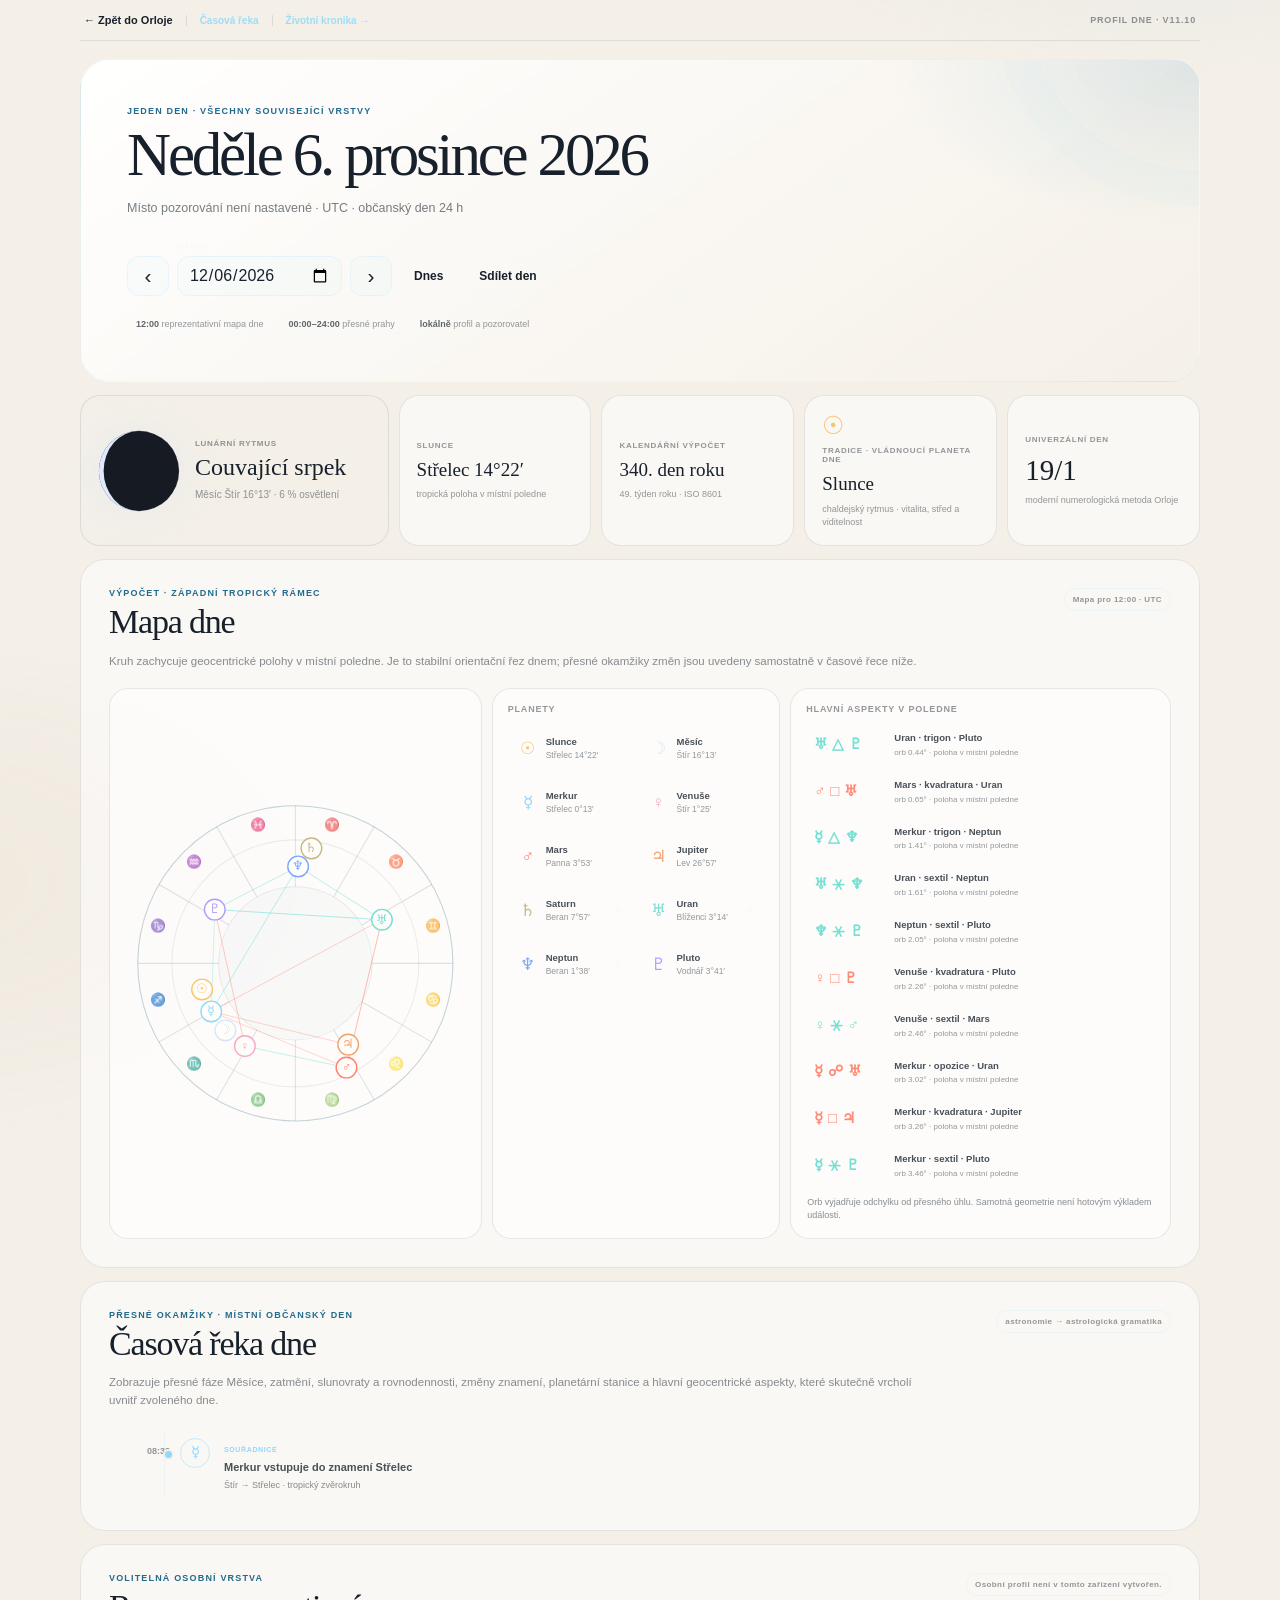
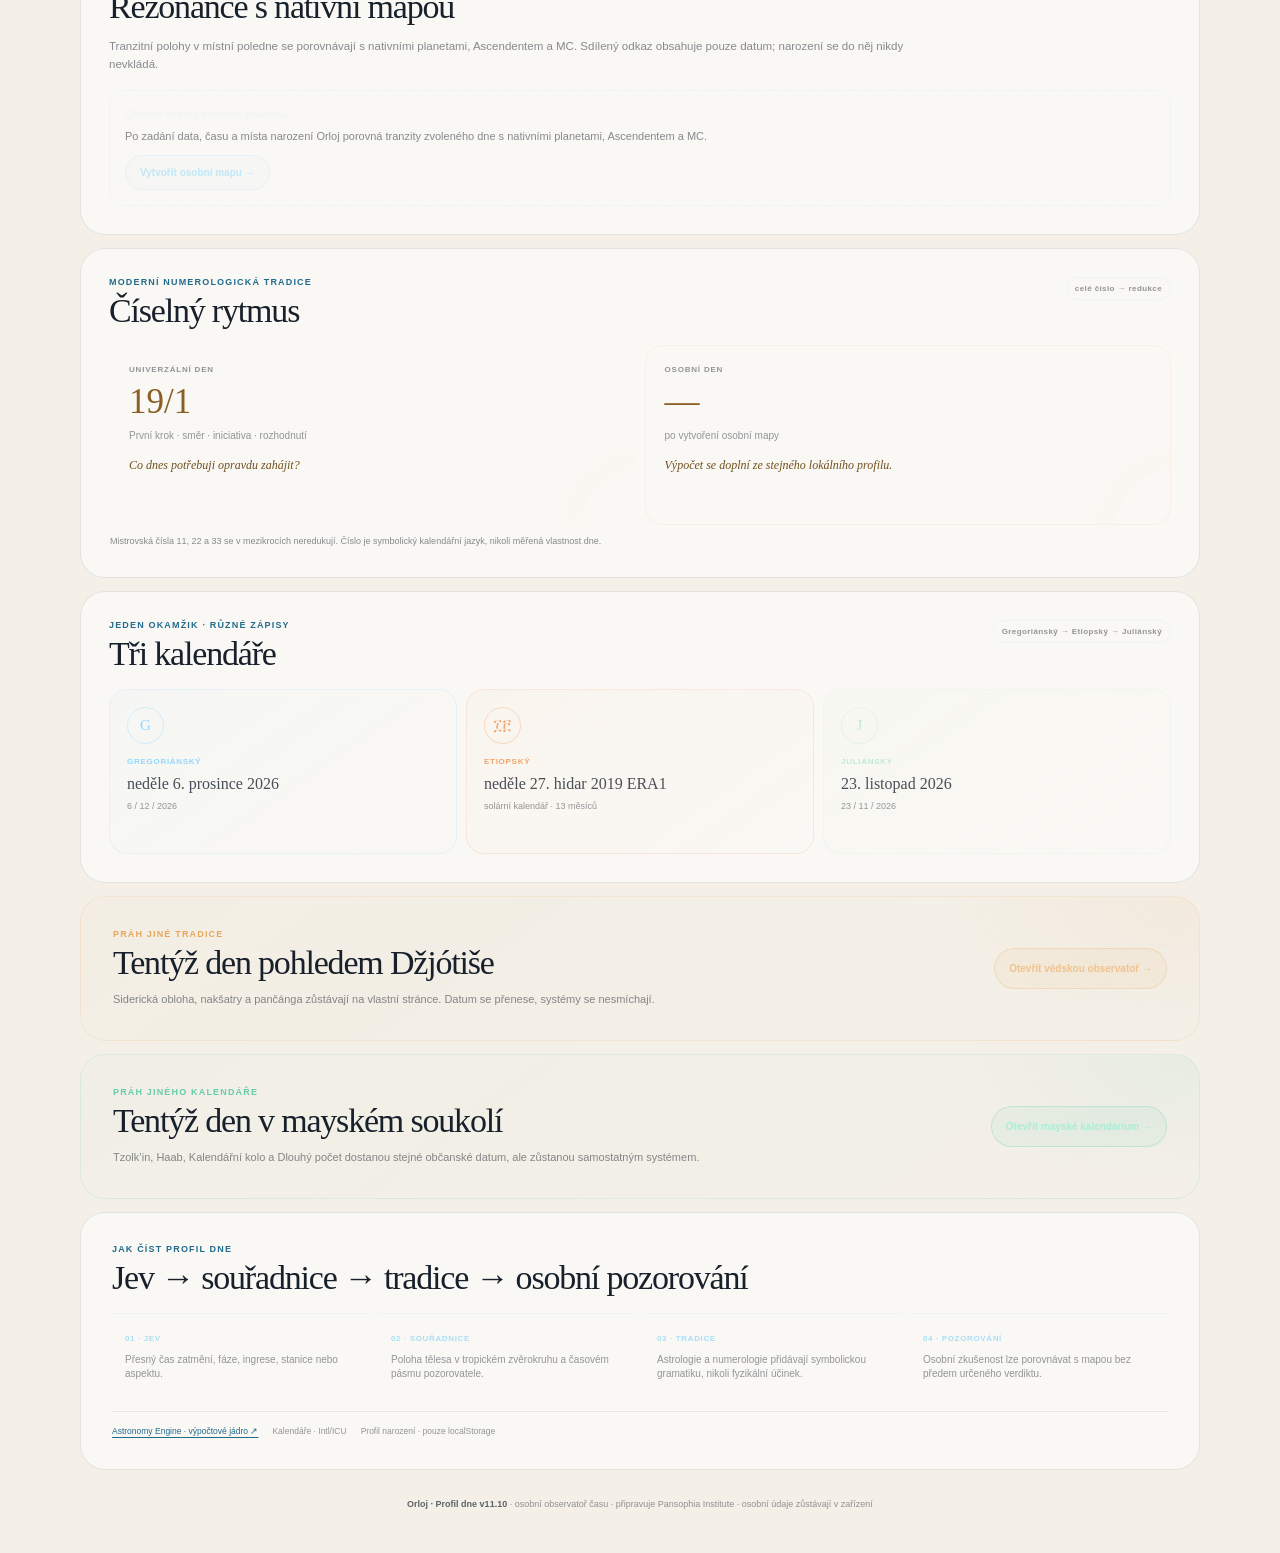
==== day.html @ fc4edc03 "Release Orloj Public v11.10 — Maya calendar" ====
<!doctype html>
<html lang="cs">
<head>
  <meta charset="utf-8">
  <meta name="viewport" content="width=device-width,initial-scale=1,viewport-fit=cover">
  <meta name="theme-color" content="#090d14">
  <meta name="application-name" content="Orloj · Profil dne v11.10">
  <meta name="orloj-build" content="public-v11-10">
  <meta name="description" content="Profil zvoleného dne v Orloji: obloha, přesné časové prahy, západní aspekty, osobní rezonance, numerologie a kalendáře.">
  <title>Orloj · Profil dne</title>
  <link rel="manifest" href="manifest.webmanifest">
  <link rel="stylesheet" href="day-profile.css?v=public-v11-10">
  <script>
  (function(){try{var p=localStorage.getItem("orloj-theme")||"system",t=p==="system"?(matchMedia("(prefers-color-scheme: light)").matches?"light":"dark"):p;document.documentElement.dataset.theme=t;}catch(e){document.documentElement.dataset.theme="dark";}})();
  </script>
</head>
<body>
<main class="day-shell" id="day-app">
  <header class="day-topbar">
    <div class="day-toplinks"><a class="day-back" id="day-back" href="./?view=numero#num-calendar-card">← Zpět do Orloje</a><a class="day-river-link" id="day-river-link" href="timeline.html">Časová řeka</a><a class="day-river-link" id="day-life-link" href="life.html">Životní kronika →</a></div>
    <span class="day-build" id="day-build">Profil dne · v11.10</span>
  </header>

  <section class="day-hero" aria-labelledby="day-title">
    <div class="day-hero-copy">
      <div class="day-kicker">Jeden den · všechny související vrstvy</div>
      <h1 id="day-title">Profil dne</h1>
      <p id="day-context">Načítám časové pásmo a místo pozorování…</p>
    </div>
    <div class="day-date-controls" aria-label="Volba dne">
      <button id="day-prev" type="button" aria-label="Předchozí den">‹</button>
      <label><span>Datum</span><input id="day-date" type="date"></label>
      <button id="day-next" type="button" aria-label="Následující den">›</button>
      <button class="quiet" id="day-today" type="button">Dnes</button>
      <button class="quiet" id="day-share" type="button">Sdílet den</button>
    </div>
    <div class="day-method-strip">
      <span><b>12:00</b> reprezentativní mapa dne</span>
      <span><b>00:00–24:00</b> přesné prahy</span>
      <span><b>lokálně</b> profil a pozorovatel</span>
    </div>
  </section>

  <section class="day-summary" aria-label="Den v kostce">
    <article class="day-moon-summary">
      <div class="day-moon-disc" id="day-moon-disc"></div>
      <div><span>Lunární rytmus</span><h2 id="day-moon-title">—</h2><p id="day-moon-copy">—</p></div>
    </article>
    <article class="day-summary-tile"><span>Slunce</span><b id="day-sun-value">—</b><small>tropická poloha v místní poledne</small></article>
    <article class="day-summary-tile rhythm"><span>Kalendářní výpočet</span><b id="day-year-day">—</b><small id="day-year-week">—</small></article>
    <article class="day-summary-tile ruler"><i id="day-ruler-glyph">—</i><span>Tradice · vládnoucí planeta dne</span><b id="day-ruler-value">—</b><small id="day-ruler-copy">—</small></article>
    <article class="day-summary-tile number"><span id="day-number-label">Číslo dne</span><b id="day-number-value">—</b><small>moderní numerologická metoda Orloje</small></article>
  </section>

  <section class="day-section day-sky-section" aria-labelledby="day-sky-title">
    <div class="day-section-head">
      <div><div class="day-section-kicker">Výpočet · západní tropický rámec</div><h2 id="day-sky-title">Mapa dne</h2></div>
      <span id="day-noon-label">Mapa pro 12:00</span>
    </div>
    <p class="day-lead">Kruh zachycuje geocentrické polohy v místní poledne. Je to stabilní orientační řez dnem; přesné okamžiky změn jsou uvedeny samostatně v časové řece níže.</p>
    <div class="day-sky-grid">
      <article class="day-card day-wheel-card"><div class="day-wheel" id="day-wheel"></div></article>
      <article class="day-card"><div class="day-card-kicker">Planety</div><div class="day-planets" id="day-planets"></div></article>
      <article class="day-card"><div class="day-card-kicker">Hlavní aspekty v poledne</div><div class="day-aspects" id="day-aspects"></div><p class="day-card-note">Orb vyjadřuje odchylku od přesného úhlu. Samotná geometrie není hotovým výkladem události.</p></article>
    </div>
  </section>

  <section class="day-section" aria-labelledby="day-events-title">
    <div class="day-section-head">
      <div><div class="day-section-kicker">Přesné okamžiky · místní občanský den</div><h2 id="day-events-title">Časová řeka dne</h2></div>
      <span>astronomie → astrologická gramatika</span>
    </div>
    <p class="day-lead">Zobrazuje přesné fáze Měsíce, zatmění, slunovraty a rovnodennosti, změny znamení, planetární stanice a hlavní geocentrické aspekty, které skutečně vrcholí uvnitř zvoleného dne.</p>
    <div class="day-events" id="day-events"></div>
  </section>

  <section class="day-section" aria-labelledby="day-personal-title">
    <div class="day-section-head">
      <div><div class="day-section-kicker">Volitelná osobní vrstva</div><h2 id="day-personal-title">Rezonance s nativní mapou</h2></div>
      <span id="day-personal-meta">Načítám místní profil…</span>
    </div>
    <p class="day-lead">Tranzitní polohy v místní poledne se porovnávají s nativními planetami, Ascendentem a MC. Sdílený odkaz obsahuje pouze datum; narození se do něj nikdy nevkládá.</p>
    <div class="day-personal" id="day-personal"></div>
  </section>

  <section class="day-section" aria-labelledby="day-number-title">
    <div class="day-section-head">
      <div><div class="day-section-kicker">Moderní numerologická tradice</div><h2 id="day-number-title">Číselný rytmus</h2></div>
      <span>celé číslo → redukce</span>
    </div>
    <div class="day-number-grid">
      <article class="day-number-card universal" id="day-universal-number"></article>
      <article class="day-number-card personal" id="day-personal-number"></article>
    </div>
    <p class="day-caution">Mistrovská čísla 11, 22 a 33 se v mezikrocích neredukují. Číslo je symbolický kalendářní jazyk, nikoli měřená vlastnost dne.</p>
  </section>

  <section class="day-section" aria-labelledby="day-calendars-title">
    <div class="day-section-head">
      <div><div class="day-section-kicker">Jeden okamžik · různé zápisy</div><h2 id="day-calendars-title">Tři kalendáře</h2></div>
      <span>Gregoriánský → Etiopský → Juliánský</span>
    </div>
    <div class="day-calendars" id="day-calendars"></div>
  </section>

  <section class="day-tradition-door" aria-labelledby="day-vedic-title">
    <div><div class="day-section-kicker">Práh jiné tradice</div><h2 id="day-vedic-title">Tentýž den pohledem Džjótiše</h2><p>Siderická obloha, nakšatry a pančánga zůstávají na vlastní stránce. Datum se přenese, systémy se nesmíchají.</p></div>
    <a class="day-button" id="day-vedic-link" href="vedic.html?view=sky">Otevřít védskou observatoř →</a>
  </section>

  <section class="day-tradition-door day-maya-door" aria-labelledby="day-maya-title">
    <div><div class="day-section-kicker">Práh jiného kalendáře</div><h2 id="day-maya-title">Tentýž den v mayském soukolí</h2><p>Tzolk’in, Haab, Kalendářní kolo a Dlouhý počet dostanou stejné občanské datum, ale zůstanou samostatným systémem.</p></div>
    <a class="day-button" id="day-maya-link" href="maya.html?view=gear">Otevřít mayské kalendárium →</a>
  </section>

  <section class="day-method-card" aria-labelledby="day-method-title">
    <div class="day-section-kicker">Jak číst Profil dne</div>
    <h2 id="day-method-title">Jev → souřadnice → tradice → osobní pozorování</h2>
    <div class="day-method-grid">
      <article><span>01 · Jev</span><p>Přesný čas zatmění, fáze, ingrese, stanice nebo aspektu.</p></article>
      <article><span>02 · Souřadnice</span><p>Poloha tělesa v tropickém zvěrokruhu a časovém pásmu pozorovatele.</p></article>
      <article><span>03 · Tradice</span><p>Astrologie a numerologie přidávají symbolickou gramatiku, nikoli fyzikální účinek.</p></article>
      <article><span>04 · Pozorování</span><p>Osobní zkušenost lze porovnávat s mapou bez předem určeného verdiktu.</p></article>
    </div>
    <div class="day-sources"><a href="https://github.com/cosinekitty/astronomy" target="_blank" rel="noopener noreferrer">Astronomy Engine · výpočtové jádro ↗</a><span>Kalendáře · Intl/ICU</span><span>Profil narození · pouze localStorage</span></div>
  </section>

  <footer class="day-footer"><b>Orloj · Profil dne v11.10</b> · osobní observatoř času · připravuje Pansophia Institute · osobní údaje zůstávají v zařízení</footer>
</main>
<script src="astronomy-engine.min.js?v=public-v11-10"></script>
<script src="day-profile.js?v=public-v11-10"></script>
</body>
</html>
---- day-profile.css ----
:root{color-scheme:dark;--bg:#070a0f;--surface:#0d121b;--surface-2:#111824;--ink:#eef2f7;--muted:#8f9bab;--line:rgba(229,237,247,.09);--blue:#8fd8ff;--warm:#f0c99c;--serif:Georgia,"Times New Roman",serif;--sans:Inter,ui-sans-serif,-apple-system,BlinkMacSystemFont,"Segoe UI",sans-serif}
*{box-sizing:border-box}
html{min-height:100%;background:var(--bg);scroll-behavior:smooth}
body{min-height:100%;margin:0;padding:0 max(14px,env(safe-area-inset-right)) max(30px,env(safe-area-inset-bottom)) max(14px,env(safe-area-inset-left));background:radial-gradient(760px 430px at 92% -7%,rgba(94,155,219,.10),transparent 69%),radial-gradient(620px 360px at -6% 28%,rgba(240,163,108,.055),transparent 72%),var(--bg);color:var(--ink);font-family:var(--sans);-webkit-font-smoothing:antialiased}
button,input{font:inherit}
button,a{touch-action:manipulation}
button:focus-visible,a:focus-visible,input:focus-visible{outline:2px solid var(--blue);outline-offset:3px}
.day-shell{width:min(1120px,100%);margin:0 auto}
.day-topbar{display:flex;align-items:center;justify-content:space-between;gap:16px;padding:calc(14px + env(safe-area-inset-top)) 4px 14px;border-bottom:1px solid var(--line)}
.day-back{color:rgba(238,242,247,.72);font-size:11px;font-weight:750;text-decoration:none}
.day-back:hover{color:var(--ink)}
.day-toplinks{display:flex;align-items:center;gap:13px}.day-river-link{padding-left:13px;border-left:1px solid var(--line);color:#9fdcf5;font-size:10px;font-weight:720;text-decoration:none}.day-river-link:hover{color:var(--ink)}
.day-build{color:rgba(238,242,247,.38);font-size:9px;font-weight:760;letter-spacing:.09em;text-transform:uppercase}
.day-hero{position:relative;overflow:hidden;margin-top:18px;padding:clamp(23px,5vw,46px);border:1px solid rgba(143,216,255,.12);border-radius:30px;background:radial-gradient(430px 230px at 100% 0,rgba(143,216,255,.11),transparent 72%),radial-gradient(260px 170px at 0 100%,rgba(240,201,156,.07),transparent 75%),linear-gradient(145deg,rgba(16,23,35,.98),rgba(8,12,19,.98))}
.day-hero:after{content:"";position:absolute;width:340px;height:340px;right:-170px;top:-230px;border:1px solid rgba(143,216,255,.10);border-radius:50%;box-shadow:0 0 0 34px rgba(143,216,255,.022),0 0 0 68px rgba(143,216,255,.012);pointer-events:none}
.day-hero-copy,.day-date-controls,.day-method-strip{position:relative;z-index:1}
.day-kicker,.day-section-kicker,.day-card-kicker{color:var(--blue);font-size:9px;font-weight:820;letter-spacing:.13em;text-transform:uppercase}
.day-hero h1{max-width:780px;margin:8px 0 0;font:500 clamp(34px,7vw,61px)/1.01 var(--serif);letter-spacing:-.052em}
.day-hero-copy>p{max-width:770px;margin:13px 0 0;color:rgba(238,242,247,.56);font-size:12.5px;line-height:1.58}
.day-date-controls{display:flex;align-items:end;gap:8px;flex-wrap:wrap;margin-top:24px}
.day-date-controls button,.day-date-controls input{height:40px;border:1px solid rgba(143,216,255,.16);border-radius:12px;background:rgba(143,216,255,.045);color:var(--ink)}
.day-date-controls button{min-width:42px;padding:0 13px;cursor:pointer;font-size:12px;font-weight:730}
.day-date-controls button:first-child,.day-date-controls button:nth-child(3){font-size:21px;font-weight:400}
.day-date-controls button.quiet{border-color:rgba(238,242,247,.09);background:rgba(238,242,247,.025);color:rgba(238,242,247,.61)}
.day-date-controls label{display:grid;gap:5px}
.day-date-controls label span{color:rgba(238,242,247,.37);font-size:8px;font-weight:780;letter-spacing:.08em;text-transform:uppercase}
.day-date-controls input{min-width:165px;padding:0 11px;color-scheme:dark;cursor:pointer}
.day-method-strip{display:flex;gap:7px;flex-wrap:wrap;margin-top:17px}
.day-method-strip span{padding:5px 8px;border:1px solid rgba(238,242,247,.075);border-radius:999px;color:rgba(238,242,247,.42);font-size:9px}
.day-method-strip b{color:rgba(238,242,247,.7);font-weight:740}
.day-summary{display:grid;grid-template-columns:1.6fr repeat(4,1fr);gap:10px;margin-top:13px}
.day-summary>article{min-width:0;min-height:132px;padding:17px;border:1px solid var(--line);border-radius:20px;background:rgba(238,242,247,.018)}
.day-moon-summary{display:flex;align-items:center;gap:15px;background:radial-gradient(260px 150px at 0 50%,rgba(216,229,255,.06),transparent 70%),rgba(238,242,247,.018)!important}
.day-moon-disc{width:82px;height:82px;flex:none;filter:drop-shadow(0 0 18px rgba(191,214,252,.13))}
.day-moon-disc svg{display:block;width:100%;height:100%}
.day-moon-summary span,.day-summary-tile>span{display:block;color:rgba(238,242,247,.36);font-size:8px;font-weight:790;letter-spacing:.09em;text-transform:uppercase}
.day-moon-summary h2{margin:6px 0 0;font:500 24px/1.1 var(--serif)}
.day-moon-summary p{margin:7px 0 0;color:rgba(238,242,247,.48);font-size:10px;line-height:1.45}
.day-summary-tile{display:flex;flex-direction:column;justify-content:center}
.day-summary-tile>b{display:block;margin-top:9px;color:#e8edf5;font:500 19px/1.2 var(--serif)}
.day-summary-tile>small{display:block;margin-top:7px;color:rgba(238,242,247,.38);font-size:9px;line-height:1.4}
.day-summary-tile>i{display:block;margin-bottom:8px;font:normal 25px/1 var(--serif)}
.day-summary-tile.ruler{background:radial-gradient(170px 110px at 100% 0,rgba(240,201,156,.055),transparent 70%),rgba(238,242,247,.018)}
.day-summary-tile.rhythm>b{color:var(--sky)}
.day-summary-tile.number>b{color:var(--warm);font-size:29px}
.day-section{margin-top:13px;padding:clamp(18px,3.7vw,28px);border:1px solid var(--line);border-radius:25px;background:linear-gradient(145deg,rgba(238,242,247,.021),rgba(238,242,247,.007))}
.day-section-head{display:flex;align-items:flex-start;justify-content:space-between;gap:18px}
.day-section-head h2,.day-tradition-door h2,.day-method-card h2{margin:6px 0 0;font:500 clamp(25px,4vw,34px)/1.08 var(--serif);letter-spacing:-.035em}
.day-section-head>span{flex:none;padding:6px 8px;border:1px solid rgba(143,216,255,.13);border-radius:999px;color:rgba(192,227,244,.61);font-size:8px;font-weight:730;letter-spacing:.05em}
.day-lead{max-width:810px;margin:12px 0 0;color:rgba(238,242,247,.49);font-size:11.5px;line-height:1.55}
.day-sky-grid{display:grid;grid-template-columns:minmax(270px,.93fr) minmax(230px,.72fr) minmax(260px,.95fr);gap:10px;margin-top:17px}
.day-card{min-width:0;padding:15px;border:1px solid rgba(238,242,247,.065);border-radius:19px;background:rgba(238,242,247,.012)}
.day-wheel-card{display:grid;place-items:center;background:radial-gradient(circle,rgba(143,216,255,.035),transparent 70%),rgba(238,242,247,.01)}
.day-wheel{width:min(100%,380px)}
.day-wheel svg{display:block;width:100%;height:auto}
.day-card-kicker{margin-bottom:10px;color:rgba(238,242,247,.38);letter-spacing:.09em}
.day-planets{display:grid;grid-template-columns:1fr 1fr;gap:5px}
.day-planet{display:grid;grid-template-columns:24px minmax(0,1fr) 13px;align-items:center;gap:6px;min-height:49px;padding:7px;border:1px solid rgba(238,242,247,.055);border-radius:11px;background:rgba(238,242,247,.01)}
.day-planet>i{font:normal 17px/1 var(--serif);text-align:center}
.day-planet b,.day-planet small{display:block;overflow:hidden;text-overflow:ellipsis;white-space:nowrap}
.day-planet b{color:rgba(238,242,247,.76);font-size:9.5px}
.day-planet small{margin-top:3px;color:rgba(238,242,247,.37);font-size:8.5px}
.day-planet em{color:rgba(238,242,247,.31);font-size:9px;font-style:normal;text-align:center}
.day-aspects{display:grid;gap:5px}
.day-aspect{display:grid;grid-template-columns:72px minmax(0,1fr);align-items:center;gap:8px;padding:8px;border-bottom:1px solid rgba(238,242,247,.055)}
.day-aspect:last-child{border-bottom:0}
.day-aspect-glyph{font:600 15px/1 var(--serif);letter-spacing:.03em}
.day-aspect b,.day-aspect small{display:block}
.day-aspect b{color:rgba(238,242,247,.72);font-size:9.5px;line-height:1.35}
.day-aspect small{margin-top:3px;color:rgba(238,242,247,.35);font-size:8px}
.day-card-note,.day-caution{margin:10px 1px 0;color:rgba(238,242,247,.35);font-size:9px;line-height:1.48}
.day-events{position:relative;display:grid;gap:6px;margin-top:17px;padding-left:4px}
.day-events:before{content:"";position:absolute;left:55px;top:4px;bottom:4px;border-left:1px solid rgba(143,216,255,.12)}
.day-event{position:relative;display:grid;grid-template-columns:44px 34px minmax(0,1fr);align-items:start;gap:10px;min-height:65px;padding:10px 12px;border:1px solid rgba(238,242,247,.06);border-radius:14px;background:rgba(238,242,247,.011)}
.day-event:after{content:"";position:absolute;left:49px;top:21px;width:7px;height:7px;border:2px solid #0b1017;border-radius:50%;background:var(--event-accent,#8fd8ff);z-index:2}
.day-event time{padding-top:8px;color:rgba(238,242,247,.46);font-size:9px;font-weight:720;text-align:right}
.day-event>i{display:grid;place-items:center;width:30px;height:30px;border:1px solid color-mix(in srgb,var(--event-accent,#8fd8ff) 45%,transparent);border-radius:50%;color:var(--event-accent,#8fd8ff);font:normal 15px/1 var(--serif)}
.day-event.neutral{--event-accent:#f8c56b}.day-event.soft{--event-accent:#75dfd4}.day-event.hard{--event-accent:#ff8a76}.day-event.eclipse{--event-accent:#f8c56b}.day-event.phase{--event-accent:#d8e5ff}.day-event.ingress{--event-accent:#8fd8ff}.day-event.station{--event-accent:#f0c99c}.day-event.season{--event-accent:#9fd6a8}
.day-event b,.day-event p{display:block}
.day-event b{margin-top:4px;color:rgba(238,242,247,.80);font-size:11px;line-height:1.35}
.day-event p{margin:4px 0 0;color:rgba(238,242,247,.40);font-size:9px;line-height:1.4}
.day-layer{display:inline-block;color:var(--event-accent,#8fd8ff);font-size:7px;font-weight:810;letter-spacing:.09em;text-transform:uppercase}
.day-layer.tradice{color:#e6c487}
.day-personal{display:grid;grid-template-columns:1fr 1fr;gap:6px;margin-top:16px}
.day-personal-hit{display:grid;grid-template-columns:23px 18px 23px minmax(0,1fr);align-items:center;gap:4px;padding:10px;border:1px solid rgba(189,235,212,.08);border-radius:13px;background:rgba(189,235,212,.012)}
.day-personal-hit>span,.day-personal-hit>i{font:normal 15px/1 var(--serif);text-align:center}
.day-personal-hit>i{font-size:12px}
.day-personal-hit b,.day-personal-hit small{display:block}
.day-personal-hit b{color:rgba(238,242,247,.72);font-size:9.5px;line-height:1.35}
.day-personal-hit small{margin-top:3px;color:rgba(238,242,247,.36);font-size:8px}
.day-personal .day-caution{grid-column:1/-1}
.day-empty{grid-column:1/-1;padding:15px;border:1px dashed rgba(143,216,255,.16);border-radius:14px;color:rgba(238,242,247,.48);font-size:11px;line-height:1.5}
.day-empty b{color:rgba(238,242,247,.72)}
.day-empty p{margin:6px 0 0}
.day-number-grid{display:grid;grid-template-columns:1fr 1fr;gap:9px;margin-top:16px}
.day-number-card{position:relative;overflow:hidden;min-height:180px;padding:19px;border:1px solid rgba(238,242,247,.07);border-radius:18px;background:rgba(238,242,247,.012)}
.day-number-card:after{content:"";position:absolute;width:130px;height:130px;right:-74px;bottom:-75px;border:1px solid rgba(240,201,156,.1);border-radius:50%;box-shadow:0 0 0 18px rgba(240,201,156,.018)}
.day-number-card>span{display:block;color:rgba(238,242,247,.38);font-size:8px;font-weight:790;letter-spacing:.1em;text-transform:uppercase}
.day-number-card>b{display:block;margin-top:10px;color:var(--warm);font:500 35px/1 var(--serif)}
.day-number-card>small{display:block;margin-top:10px;color:rgba(238,242,247,.49);font-size:10px;line-height:1.45}
.day-number-card>p{max-width:500px;margin:13px 0 0;color:#e6d2a8;font:italic 12px/1.48 var(--serif)}
.day-number-card.personal{border-color:rgba(240,163,108,.1)}
.day-calendars{display:grid;grid-template-columns:repeat(3,1fr);gap:9px;margin-top:16px}
.day-calendar{position:relative;min-height:165px;padding:17px;border:1px solid color-mix(in srgb,var(--cal-accent) 18%,transparent);border-radius:18px;background:linear-gradient(145deg,color-mix(in srgb,var(--cal-accent) 4%,transparent),rgba(238,242,247,.009))}
.day-calendar>i{display:grid;place-items:center;width:37px;height:37px;border:1px solid color-mix(in srgb,var(--cal-accent) 35%,transparent);border-radius:50%;color:var(--cal-accent);font:normal 15px/1 var(--serif)}
.day-calendar>span{display:block;margin-top:13px;color:var(--cal-accent);font-size:8px;font-weight:780;letter-spacing:.09em;text-transform:uppercase}
.day-calendar>b{display:block;margin-top:8px;color:rgba(238,242,247,.78);font:500 16px/1.3 var(--serif)}
.day-calendar>small{display:block;margin-top:7px;color:rgba(238,242,247,.36);font-size:9px}
.day-tradition-door{display:flex;align-items:center;justify-content:space-between;gap:25px;margin-top:13px;padding:clamp(22px,4vw,32px);border:1px solid rgba(232,166,91,.14);border-radius:25px;background:radial-gradient(360px 190px at 100% 0,rgba(232,166,91,.075),transparent 72%),linear-gradient(145deg,rgba(232,166,91,.022),rgba(238,242,247,.006))}
.day-tradition-door .day-section-kicker{color:#e8a65b}
.day-tradition-door p{max-width:710px;margin:10px 0 0;color:rgba(238,242,247,.48);font-size:11px;line-height:1.5}
.day-tradition-door.day-maya-door{border-color:rgba(102,204,169,.16);background:radial-gradient(360px 190px at 100% 0,rgba(102,204,169,.08),transparent 72%),linear-gradient(145deg,rgba(102,204,169,.025),rgba(238,242,247,.006))}.day-maya-door .day-section-kicker{color:#66cca9}.day-maya-door .day-button{border-color:rgba(102,204,169,.27);background:rgba(102,204,169,.075);color:#a8eed6}
.day-button{display:inline-flex;align-items:center;justify-content:center;min-height:41px;padding:0 14px;border:1px solid rgba(232,166,91,.25);border-radius:999px;background:rgba(232,166,91,.07);color:#efc28f;font-size:10px;font-weight:750;text-decoration:none;white-space:nowrap}
.day-button.quiet{min-height:35px;margin-top:10px;border-color:rgba(143,216,255,.18);background:rgba(143,216,255,.04);color:#bfe7f8}
.day-method-card{margin-top:13px;padding:clamp(21px,4vw,31px);border:1px solid rgba(143,216,255,.09);border-radius:25px;background:rgba(238,242,247,.008)}
.day-method-grid{display:grid;grid-template-columns:repeat(4,1fr);gap:8px;margin-top:16px}
.day-method-grid article{padding:13px;border-top:1px solid rgba(143,216,255,.13)}
.day-method-grid span{color:#a9dff6;font-size:8px;font-weight:780;letter-spacing:.08em;text-transform:uppercase}
.day-method-grid p{margin:8px 0 0;color:rgba(238,242,247,.45);font-size:10px;line-height:1.48}
.day-sources{display:flex;flex-wrap:wrap;gap:7px 14px;margin-top:16px;padding-top:13px;border-top:1px solid rgba(238,242,247,.055);color:rgba(238,242,247,.34);font-size:8.5px;line-height:1.45}
.day-sources a{color:#9fd8f0;text-underline-offset:3px}
.day-footer{padding:28px 4px calc(12px + env(safe-area-inset-bottom));color:rgba(238,242,247,.31);font-size:9px;line-height:1.5;text-align:center}
.day-footer b{color:rgba(238,242,247,.49)}
.day-fatal{margin:50px auto;padding:25px;border:1px solid rgba(255,128,110,.2);border-radius:18px;color:#ffc0b4;text-align:center}

html[data-theme="light"]{color-scheme:light;--bg:#f4f0e8;--surface:#fff;--surface-2:#f8f4ec;--ink:#17202b;--muted:#647081;--line:rgba(29,43,58,.10);--blue:#226b8d;--warm:#8b5f23}
html[data-theme="light"] body{background:radial-gradient(760px 430px at 92% -7%,rgba(55,126,164,.10),transparent 69%),radial-gradient(620px 360px at -6% 28%,rgba(178,111,55,.06),transparent 72%),var(--bg);color:var(--ink)}
html[data-theme="light"] .day-hero{background:radial-gradient(430px 230px at 100% 0,rgba(44,119,155,.12),transparent 72%),linear-gradient(145deg,rgba(255,255,255,.96),rgba(245,240,231,.98))}
html[data-theme="light"] .day-hero-copy>p,html[data-theme="light"] .day-context{color:rgba(23,32,43,.58)}
html[data-theme="light"] .day-section,html[data-theme="light"] .day-summary>article,html[data-theme="light"] .day-card,html[data-theme="light"] .day-method-card{border-color:rgba(29,43,58,.10);background:rgba(255,255,255,.54)}
html[data-theme="light"] .day-back,html[data-theme="light"] .day-summary-tile>b,html[data-theme="light"] .day-section-head h2,html[data-theme="light"] .day-moon-summary h2,html[data-theme="light"] .day-tradition-door h2,html[data-theme="light"] .day-method-card h2{color:var(--ink)}
html[data-theme="light"] .day-date-controls input,html[data-theme="light"] .day-date-controls button{color:var(--ink);color-scheme:light}
html[data-theme="light"] .day-event:after{border-color:#f6f1e8}
html[data-theme="light"] .day-planet b,html[data-theme="light"] .day-aspect b,html[data-theme="light"] .day-event b,html[data-theme="light"] .day-personal-hit b,html[data-theme="light"] .day-calendar>b{color:rgba(23,32,43,.78)}
html[data-theme="light"] .day-lead,html[data-theme="light"] .day-card-note,html[data-theme="light"] .day-caution,html[data-theme="light"] .day-event p,html[data-theme="light"] .day-empty,html[data-theme="light"] .day-tradition-door p{color:rgba(23,32,43,.51)}
html[data-theme="light"] .day-build,html[data-theme="light"] .day-method-strip span,html[data-theme="light"] .day-moon-summary span,html[data-theme="light"] .day-moon-summary p,html[data-theme="light"] .day-summary-tile>span,html[data-theme="light"] .day-summary-tile>small,html[data-theme="light"] .day-section-head>span,html[data-theme="light"] .day-card-kicker,html[data-theme="light"] .day-planet small,html[data-theme="light"] .day-aspect small,html[data-theme="light"] .day-event time,html[data-theme="light"] .day-personal-hit small,html[data-theme="light"] .day-number-card>span,html[data-theme="light"] .day-number-card>small,html[data-theme="light"] .day-calendar>small,html[data-theme="light"] .day-method-grid p,html[data-theme="light"] .day-sources,html[data-theme="light"] .day-footer{color:rgba(23,32,43,.46)}
html[data-theme="light"] .day-method-strip b,html[data-theme="light"] .day-footer b{color:rgba(23,32,43,.68)}
html[data-theme="light"] .day-sources{border-color:rgba(29,43,58,.09)}
html[data-theme="light"] .day-sources a{color:#226b8d}
html[data-theme="light"] .day-number-card>p{color:#70501d}

@media(max-width:900px){.day-summary{grid-template-columns:1.6fr 1fr 1fr}.day-summary-tile.number{grid-column:2/4}.day-sky-grid{grid-template-columns:1fr 1fr}.day-wheel-card{grid-row:span 2}.day-method-grid{grid-template-columns:1fr 1fr}}
@media(max-width:680px){body{padding-right:max(10px,env(safe-area-inset-right));padding-left:max(10px,env(safe-area-inset-left))}.day-topbar{padding-right:4px;padding-left:4px}.day-hero{margin-top:11px;padding:23px 18px;border-radius:23px}.day-summary{grid-template-columns:1fr 1fr}.day-moon-summary{grid-column:1/-1}.day-summary-tile.number{grid-column:auto}.day-summary>article{min-height:116px;padding:14px;border-radius:17px}.day-sky-grid{grid-template-columns:1fr}.day-wheel-card{grid-row:auto}.day-section,.day-method-card,.day-tradition-door{padding:18px 14px;border-radius:21px}.day-section-head{display:block}.day-section-head>span{display:inline-block;margin-top:9px}.day-personal{grid-template-columns:1fr}.day-calendars{grid-template-columns:1fr}.day-calendar{min-height:140px}.day-tradition-door{display:block}.day-tradition-door .day-button{margin-top:17px}.day-method-grid{grid-template-columns:1fr}.day-date-controls{display:grid;grid-template-columns:42px minmax(145px,1fr) 42px}.day-date-controls .quiet{grid-column:span 1}.day-date-controls button.quiet:last-child{grid-column:2/4}.day-events:before{left:49px}.day-event{grid-template-columns:38px 32px minmax(0,1fr);gap:8px;padding:9px 8px}.day-event:after{left:43px}.day-event time{font-size:8px}.day-planets{grid-template-columns:1fr 1fr}}
@media(max-width:420px){.day-topbar{gap:8px}.day-build{font-size:7px}.day-summary{gap:6px}.day-summary>article{padding:12px}.day-moon-disc{width:68px;height:68px}.day-summary-tile>b{font-size:16px}.day-summary-tile.number>b{font-size:25px}.day-planets{grid-template-columns:1fr}.day-number-grid{grid-template-columns:1fr}.day-event{grid-template-columns:34px 29px minmax(0,1fr)}.day-events:before{left:44px}.day-event:after{left:38px}.day-personal-hit{grid-template-columns:20px 15px 20px minmax(0,1fr);padding:9px 7px}.day-date-controls button{padding:0 8px}}
@media(prefers-reduced-motion:reduce){html{scroll-behavior:auto}}
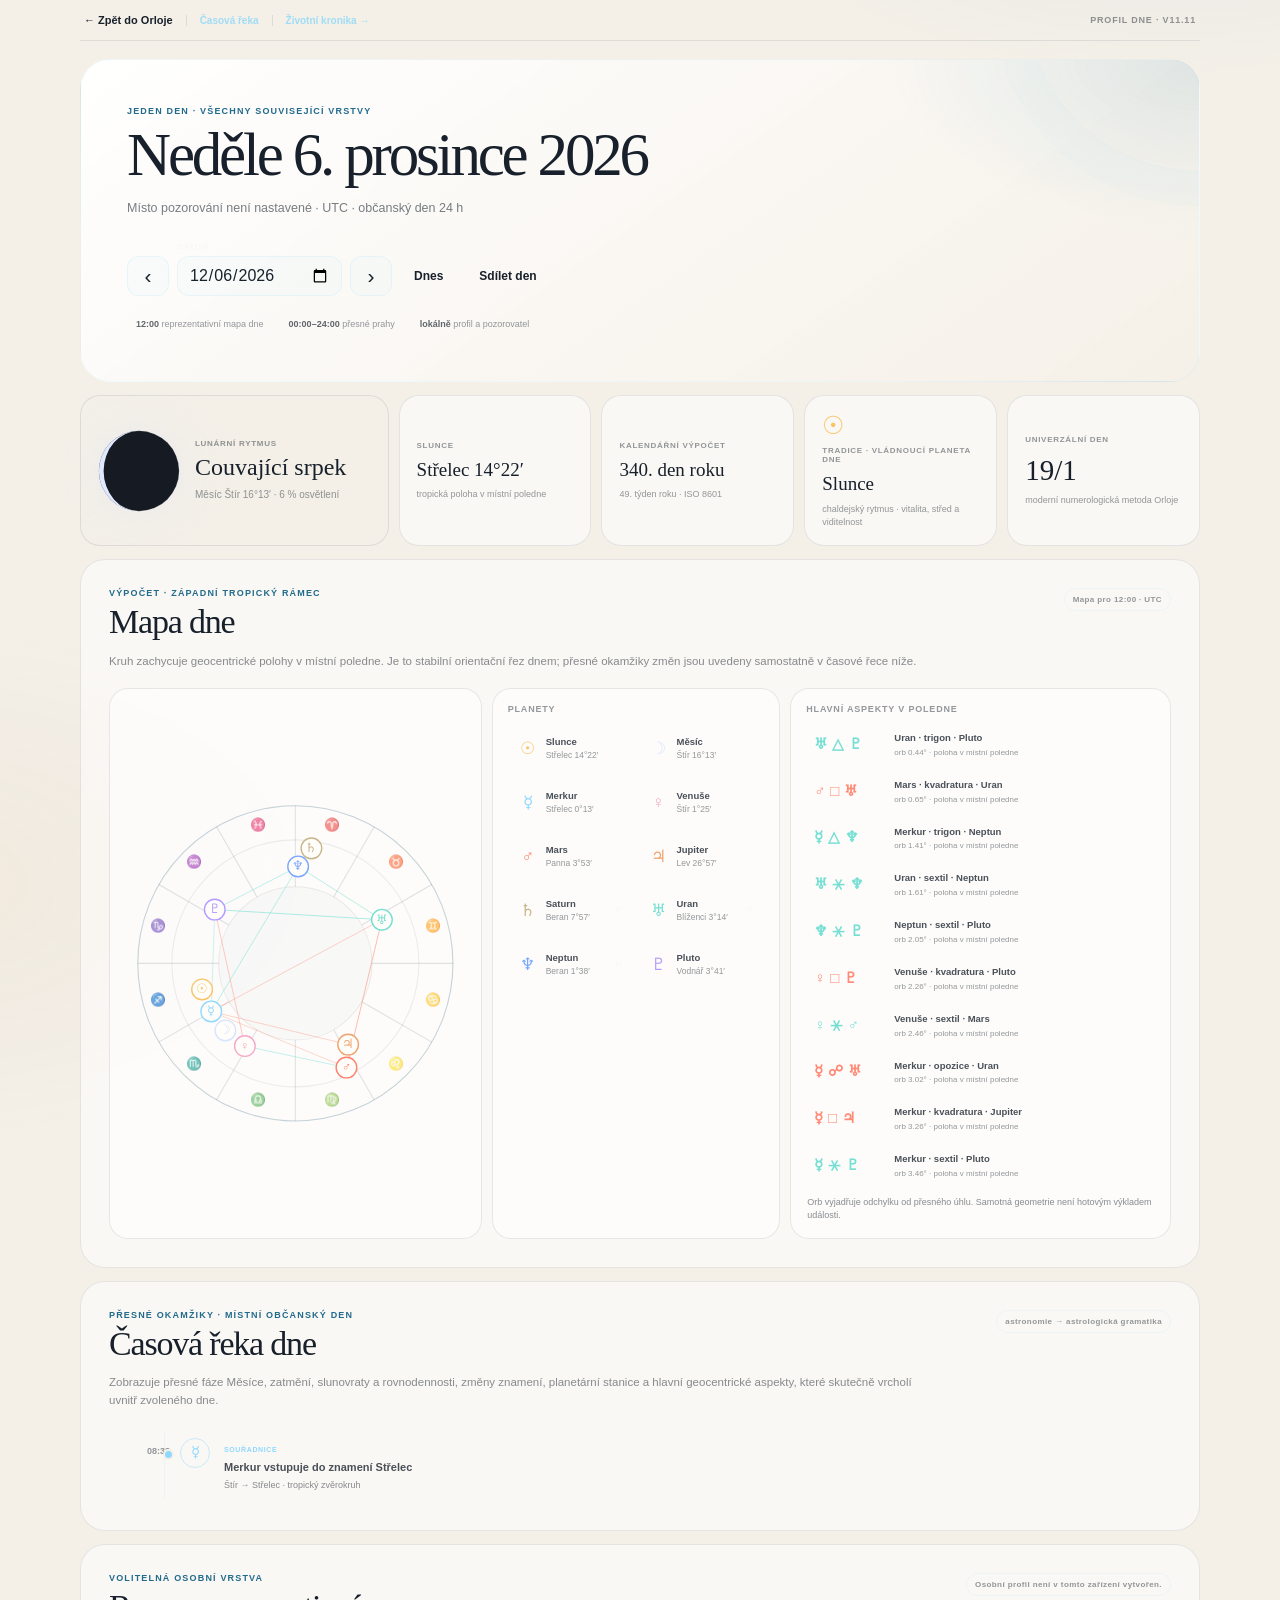
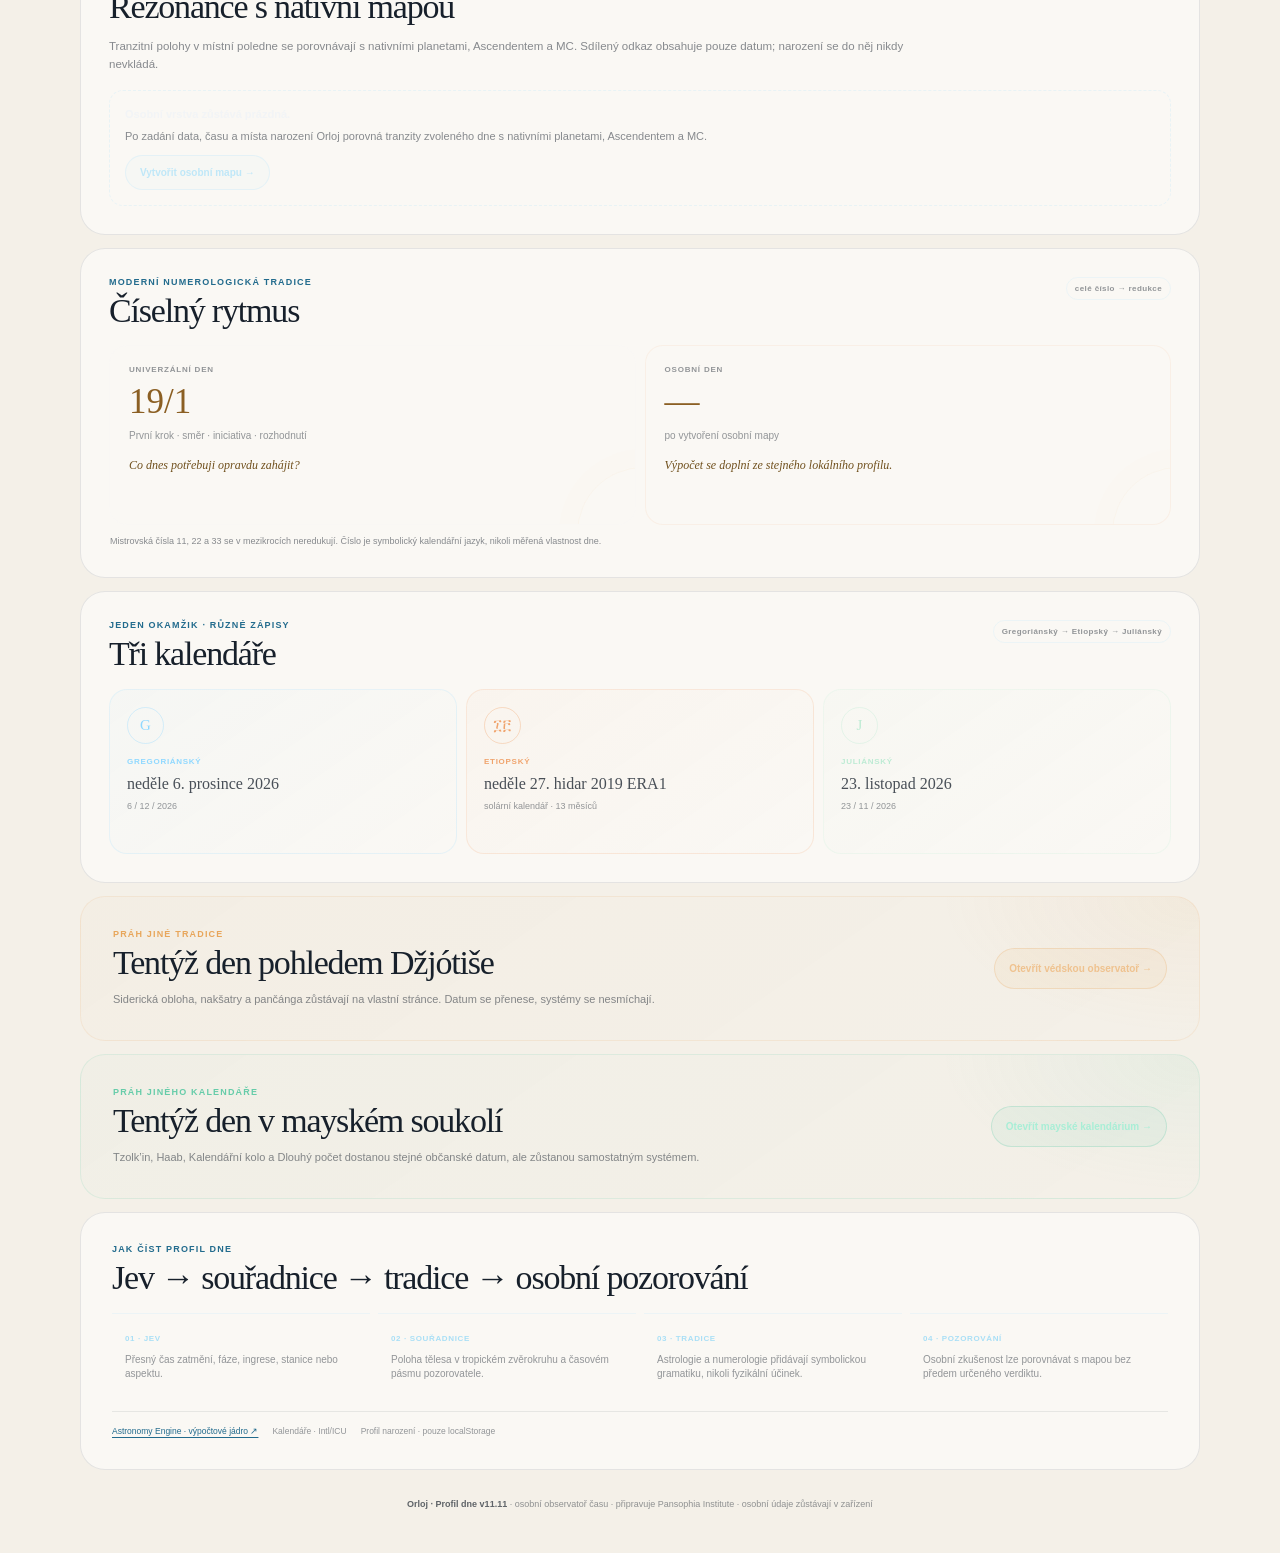
==== commit c4b26bfc: "release: publish personal sky v11.11" ====
--- a/day.html
+++ b/day.html
@@ -4,12 +4,12 @@
   <meta charset="utf-8">
   <meta name="viewport" content="width=device-width,initial-scale=1,viewport-fit=cover">
   <meta name="theme-color" content="#090d14">
-  <meta name="application-name" content="Orloj · Profil dne v11.10">
-  <meta name="orloj-build" content="public-v11-10">
+  <meta name="application-name" content="Orloj · Profil dne v11.11">
+  <meta name="orloj-build" content="public-v11-11">
   <meta name="description" content="Profil zvoleného dne v Orloji: obloha, přesné časové prahy, západní aspekty, osobní rezonance, numerologie a kalendáře.">
   <title>Orloj · Profil dne</title>
   <link rel="manifest" href="manifest.webmanifest">
-  <link rel="stylesheet" href="day-profile.css?v=public-v11-10">
+  <link rel="stylesheet" href="day-profile.css?v=public-v11-11">
   <script>
   (function(){try{var p=localStorage.getItem("orloj-theme")||"system",t=p==="system"?(matchMedia("(prefers-color-scheme: light)").matches?"light":"dark"):p;document.documentElement.dataset.theme=t;}catch(e){document.documentElement.dataset.theme="dark";}})();
   </script>
@@ -18,7 +18,7 @@
 <main class="day-shell" id="day-app">
   <header class="day-topbar">
     <div class="day-toplinks"><a class="day-back" id="day-back" href="./?view=numero#num-calendar-card">← Zpět do Orloje</a><a class="day-river-link" id="day-river-link" href="timeline.html">Časová řeka</a><a class="day-river-link" id="day-life-link" href="life.html">Životní kronika →</a></div>
-    <span class="day-build" id="day-build">Profil dne · v11.10</span>
+    <span class="day-build" id="day-build">Profil dne · v11.11</span>
   </header>
 
   <section class="day-hero" aria-labelledby="day-title">
@@ -125,9 +125,9 @@
     <div class="day-sources"><a href="https://github.com/cosinekitty/astronomy" target="_blank" rel="noopener noreferrer">Astronomy Engine · výpočtové jádro ↗</a><span>Kalendáře · Intl/ICU</span><span>Profil narození · pouze localStorage</span></div>
   </section>
 
-  <footer class="day-footer"><b>Orloj · Profil dne v11.10</b> · osobní observatoř času · připravuje Pansophia Institute · osobní údaje zůstávají v zařízení</footer>
+  <footer class="day-footer"><b>Orloj · Profil dne v11.11</b> · osobní observatoř času · připravuje Pansophia Institute · osobní údaje zůstávají v zařízení</footer>
 </main>
-<script src="astronomy-engine.min.js?v=public-v11-10"></script>
-<script src="day-profile.js?v=public-v11-10"></script>
+<script src="astronomy-engine.min.js?v=public-v11-11"></script>
+<script src="day-profile.js?v=public-v11-11"></script>
 </body>
 </html>
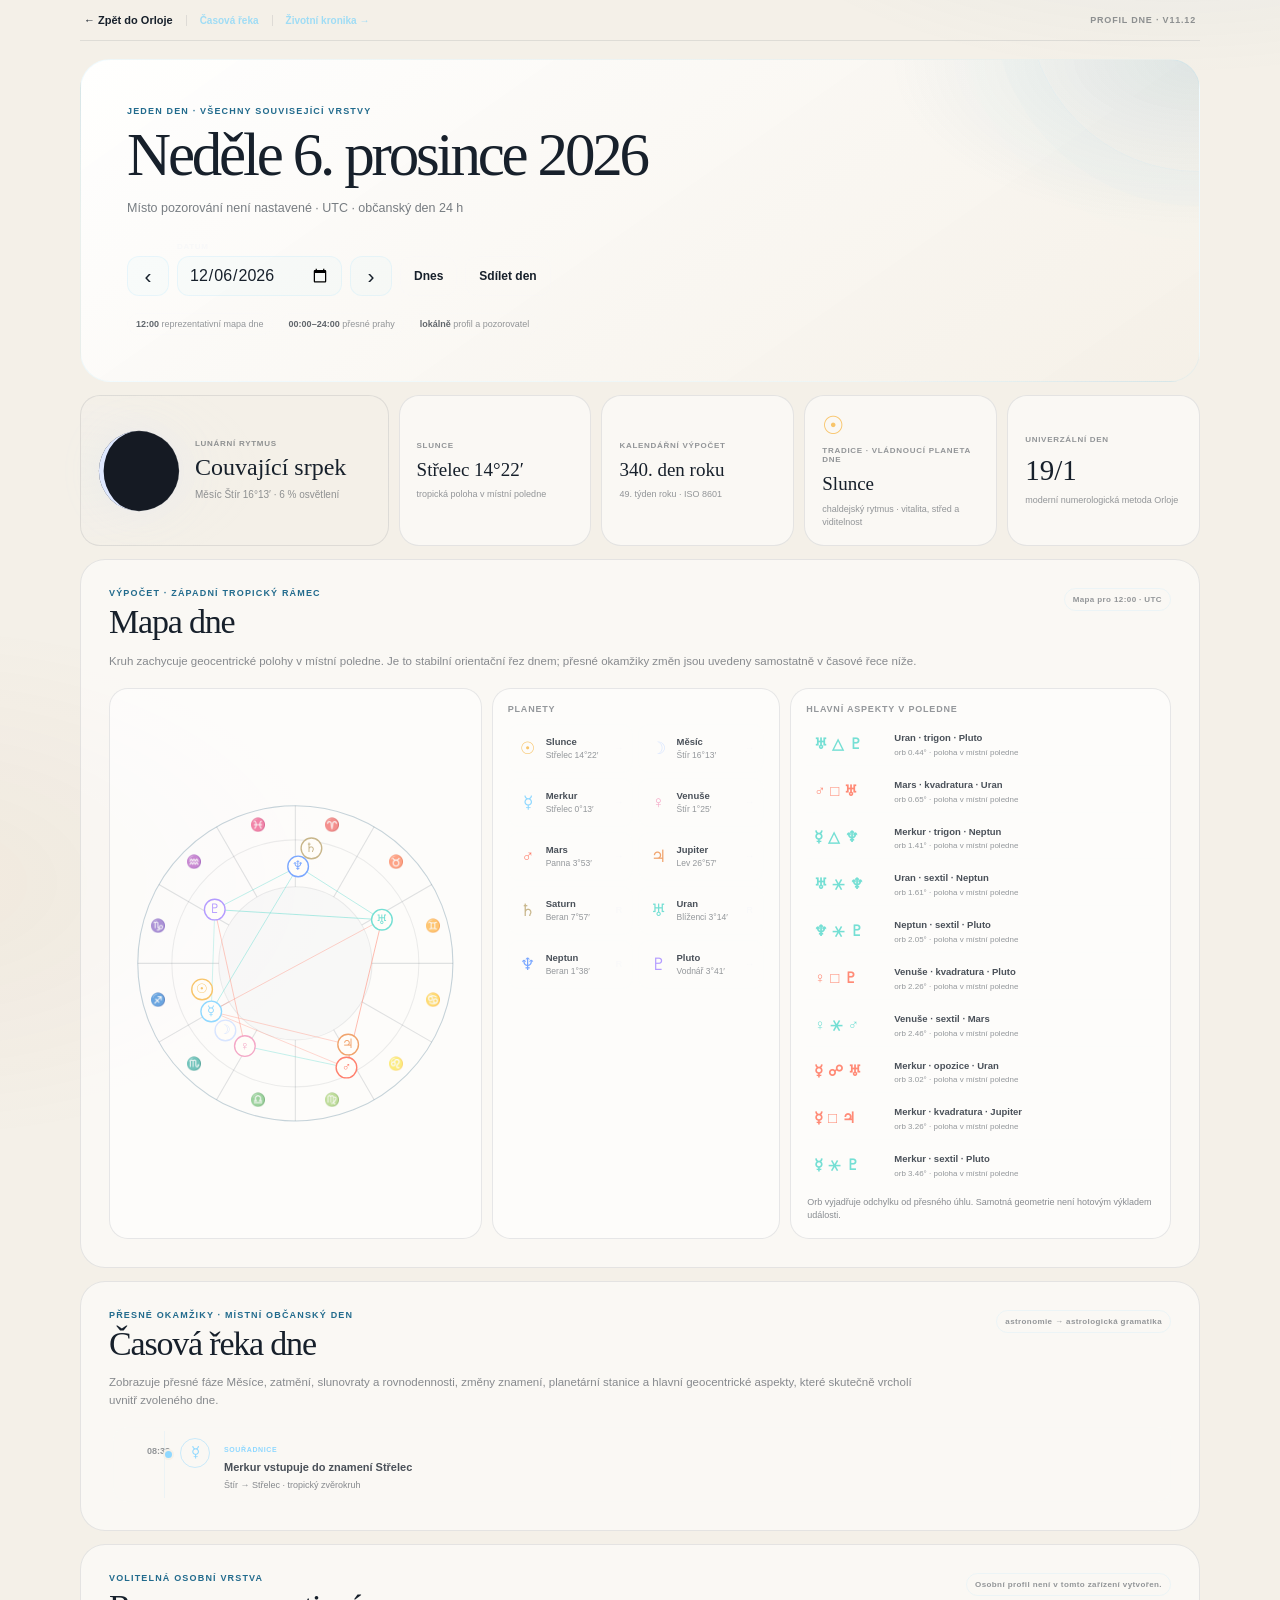
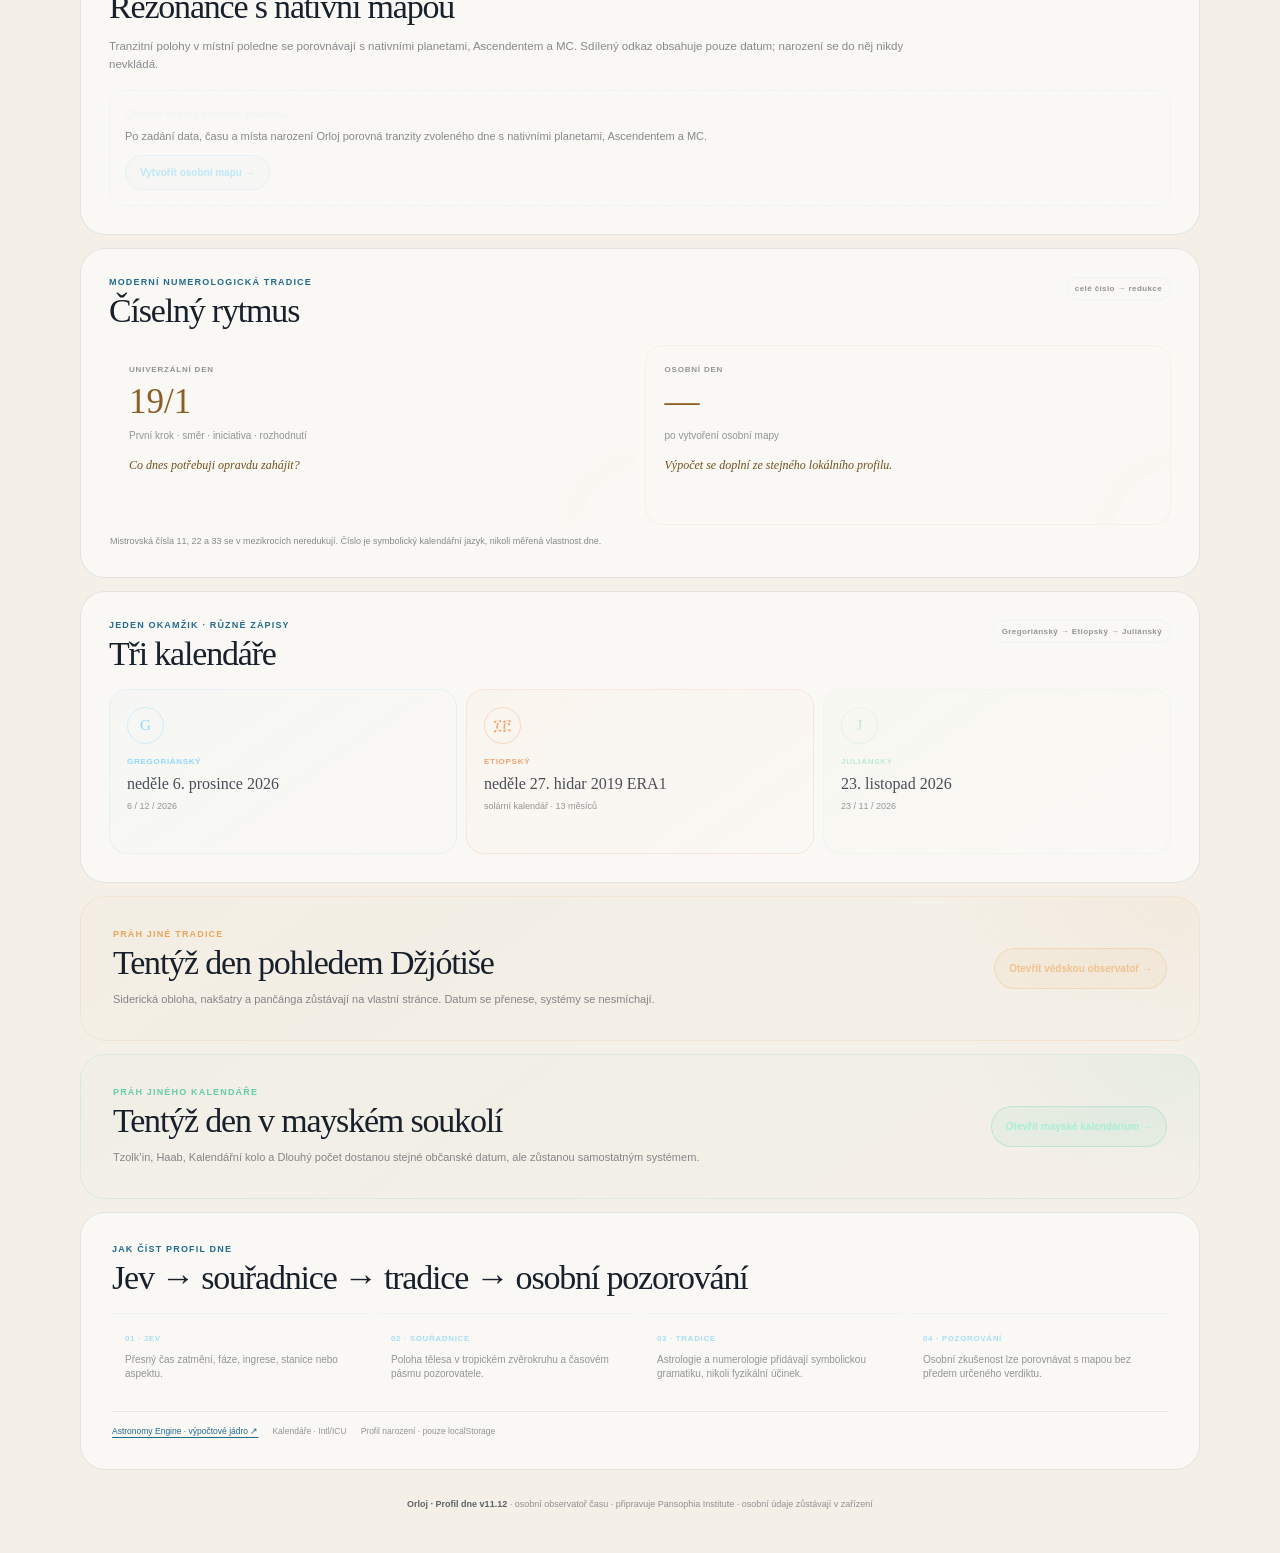
==== commit 33c13f08: "release: add symbolic path v11.12" ====
--- a/day.html
+++ b/day.html
@@ -4,12 +4,12 @@
   <meta charset="utf-8">
   <meta name="viewport" content="width=device-width,initial-scale=1,viewport-fit=cover">
   <meta name="theme-color" content="#090d14">
-  <meta name="application-name" content="Orloj · Profil dne v11.11">
-  <meta name="orloj-build" content="public-v11-11">
+  <meta name="application-name" content="Orloj · Profil dne v11.12">
+  <meta name="orloj-build" content="public-v11-12">
   <meta name="description" content="Profil zvoleného dne v Orloji: obloha, přesné časové prahy, západní aspekty, osobní rezonance, numerologie a kalendáře.">
   <title>Orloj · Profil dne</title>
   <link rel="manifest" href="manifest.webmanifest">
-  <link rel="stylesheet" href="day-profile.css?v=public-v11-11">
+  <link rel="stylesheet" href="day-profile.css?v=public-v11-12">
   <script>
   (function(){try{var p=localStorage.getItem("orloj-theme")||"system",t=p==="system"?(matchMedia("(prefers-color-scheme: light)").matches?"light":"dark"):p;document.documentElement.dataset.theme=t;}catch(e){document.documentElement.dataset.theme="dark";}})();
   </script>
@@ -18,7 +18,7 @@
 <main class="day-shell" id="day-app">
   <header class="day-topbar">
     <div class="day-toplinks"><a class="day-back" id="day-back" href="./?view=numero#num-calendar-card">← Zpět do Orloje</a><a class="day-river-link" id="day-river-link" href="timeline.html">Časová řeka</a><a class="day-river-link" id="day-life-link" href="life.html">Životní kronika →</a></div>
-    <span class="day-build" id="day-build">Profil dne · v11.11</span>
+    <span class="day-build" id="day-build">Profil dne · v11.12</span>
   </header>
 
   <section class="day-hero" aria-labelledby="day-title">
@@ -125,9 +125,9 @@
     <div class="day-sources"><a href="https://github.com/cosinekitty/astronomy" target="_blank" rel="noopener noreferrer">Astronomy Engine · výpočtové jádro ↗</a><span>Kalendáře · Intl/ICU</span><span>Profil narození · pouze localStorage</span></div>
   </section>
 
-  <footer class="day-footer"><b>Orloj · Profil dne v11.11</b> · osobní observatoř času · připravuje Pansophia Institute · osobní údaje zůstávají v zařízení</footer>
+  <footer class="day-footer"><b>Orloj · Profil dne v11.12</b> · osobní observatoř času · připravuje Pansophia Institute · osobní údaje zůstávají v zařízení</footer>
 </main>
-<script src="astronomy-engine.min.js?v=public-v11-11"></script>
-<script src="day-profile.js?v=public-v11-11"></script>
+<script src="astronomy-engine.min.js?v=public-v11-12"></script>
+<script src="day-profile.js?v=public-v11-12"></script>
 </body>
 </html>
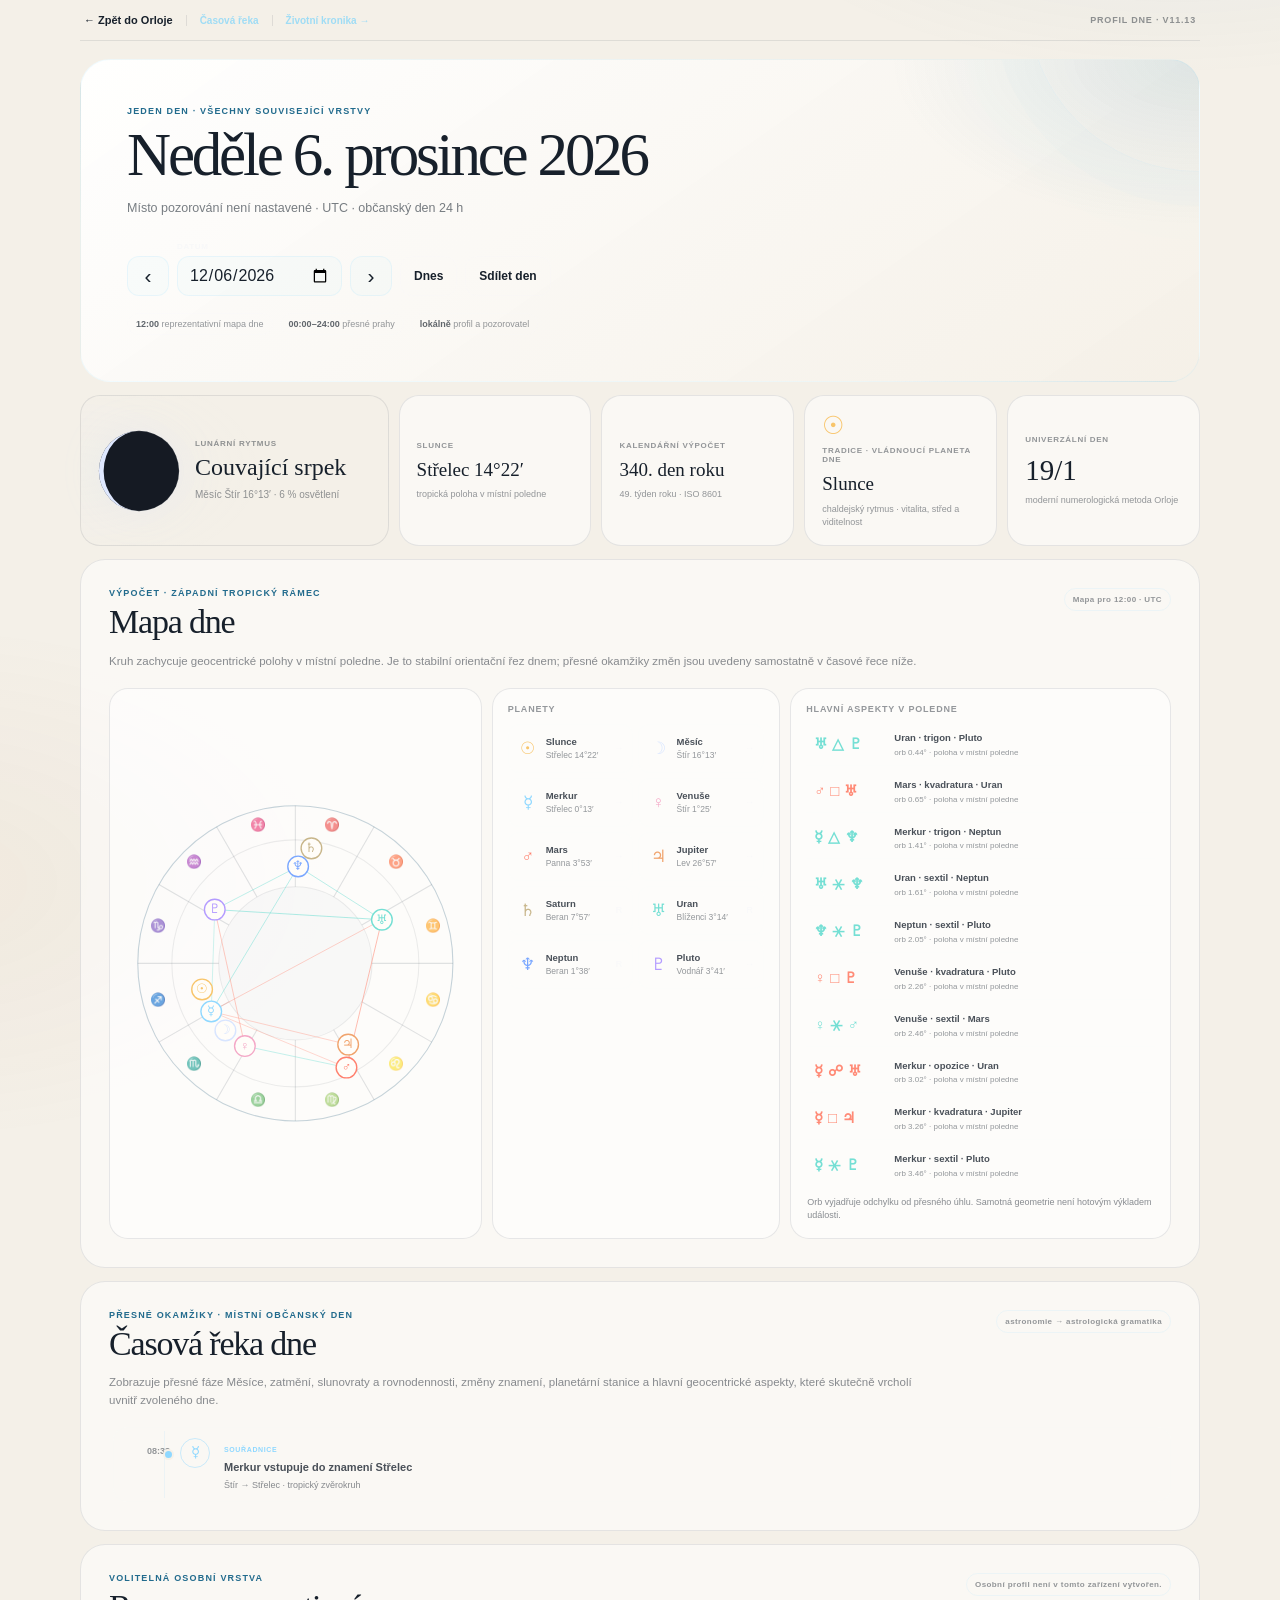
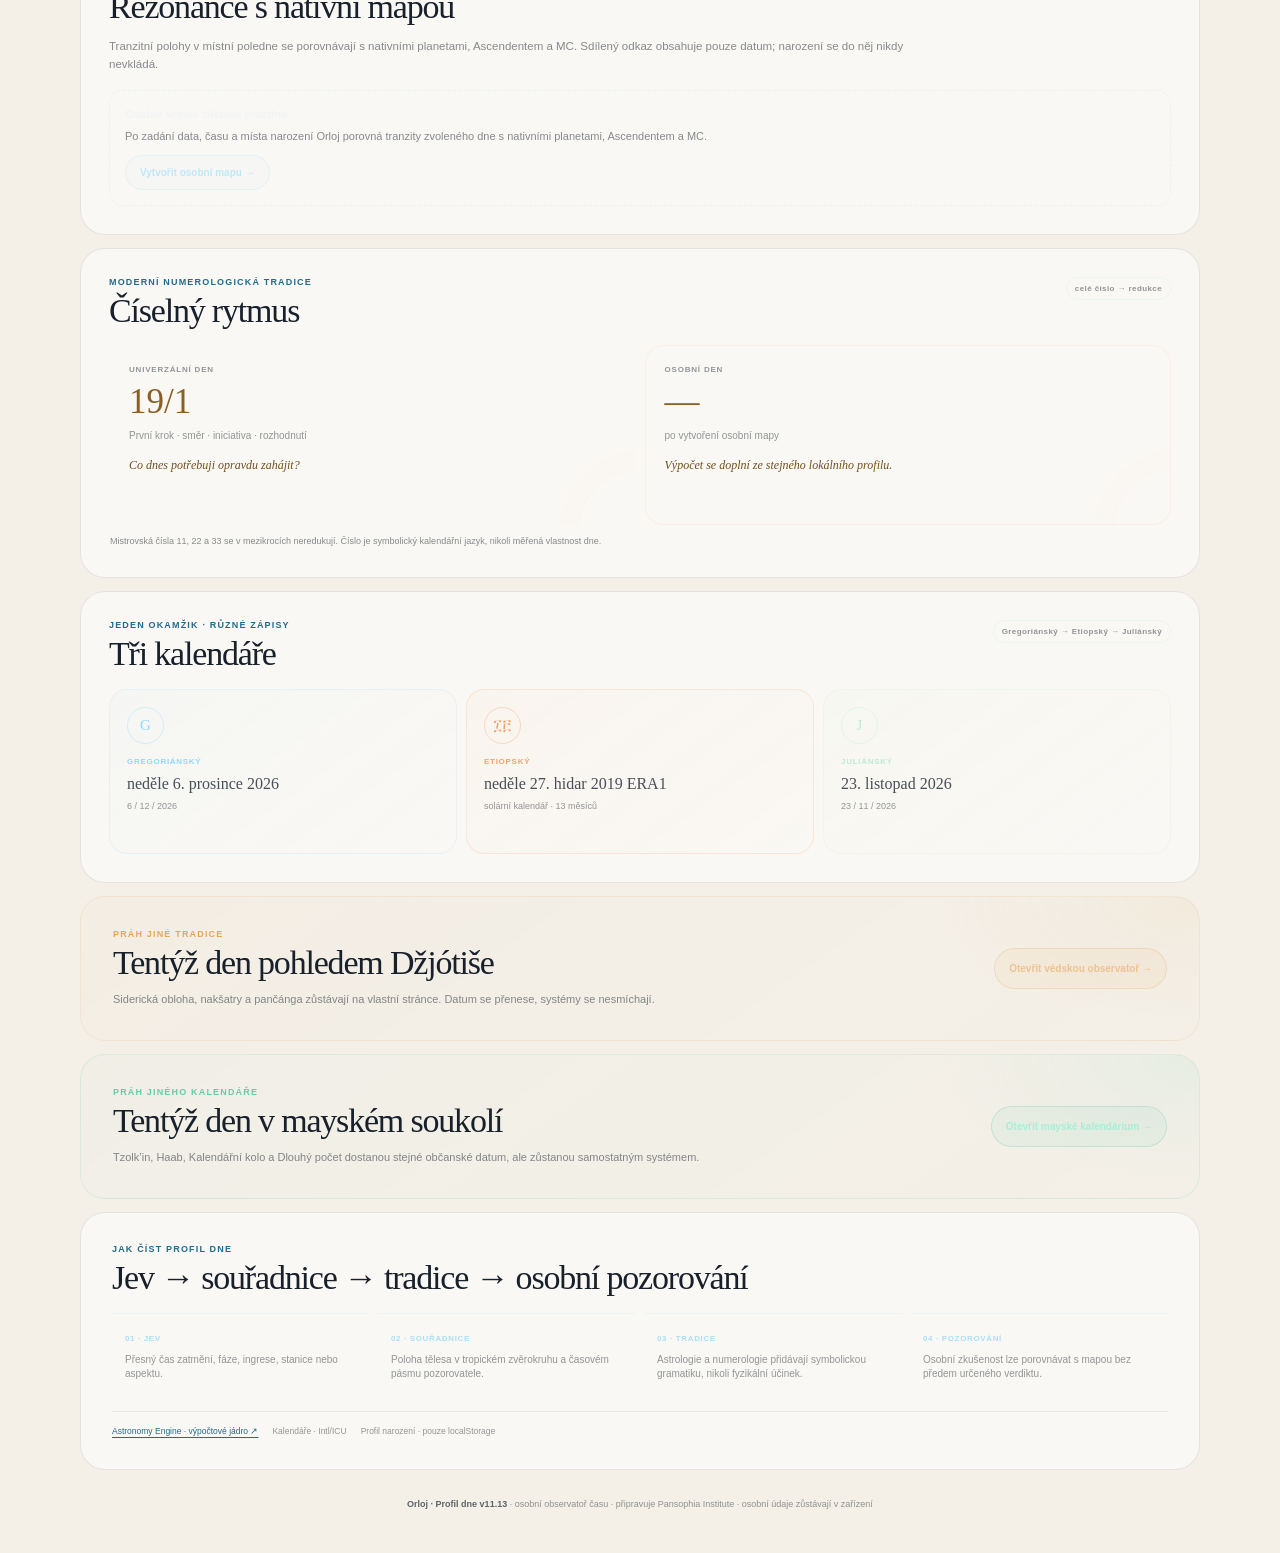
==== commit f0de1665: "Orloj Public v11.13 · Cesta časem" ====
--- a/day.html
+++ b/day.html
@@ -4,12 +4,12 @@
   <meta charset="utf-8">
   <meta name="viewport" content="width=device-width,initial-scale=1,viewport-fit=cover">
   <meta name="theme-color" content="#090d14">
-  <meta name="application-name" content="Orloj · Profil dne v11.12">
-  <meta name="orloj-build" content="public-v11-12">
+  <meta name="application-name" content="Orloj · Profil dne v11.13">
+  <meta name="orloj-build" content="public-v11-13">
   <meta name="description" content="Profil zvoleného dne v Orloji: obloha, přesné časové prahy, západní aspekty, osobní rezonance, numerologie a kalendáře.">
   <title>Orloj · Profil dne</title>
   <link rel="manifest" href="manifest.webmanifest">
-  <link rel="stylesheet" href="day-profile.css?v=public-v11-12">
+  <link rel="stylesheet" href="day-profile.css?v=public-v11-13">
   <script>
   (function(){try{var p=localStorage.getItem("orloj-theme")||"system",t=p==="system"?(matchMedia("(prefers-color-scheme: light)").matches?"light":"dark"):p;document.documentElement.dataset.theme=t;}catch(e){document.documentElement.dataset.theme="dark";}})();
   </script>
@@ -18,7 +18,7 @@
 <main class="day-shell" id="day-app">
   <header class="day-topbar">
     <div class="day-toplinks"><a class="day-back" id="day-back" href="./?view=numero#num-calendar-card">← Zpět do Orloje</a><a class="day-river-link" id="day-river-link" href="timeline.html">Časová řeka</a><a class="day-river-link" id="day-life-link" href="life.html">Životní kronika →</a></div>
-    <span class="day-build" id="day-build">Profil dne · v11.12</span>
+    <span class="day-build" id="day-build">Profil dne · v11.13</span>
   </header>
 
   <section class="day-hero" aria-labelledby="day-title">
@@ -125,9 +125,9 @@
     <div class="day-sources"><a href="https://github.com/cosinekitty/astronomy" target="_blank" rel="noopener noreferrer">Astronomy Engine · výpočtové jádro ↗</a><span>Kalendáře · Intl/ICU</span><span>Profil narození · pouze localStorage</span></div>
   </section>
 
-  <footer class="day-footer"><b>Orloj · Profil dne v11.12</b> · osobní observatoř času · připravuje Pansophia Institute · osobní údaje zůstávají v zařízení</footer>
+  <footer class="day-footer"><b>Orloj · Profil dne v11.13</b> · osobní observatoř času · připravuje Pansophia Institute · osobní údaje zůstávají v zařízení</footer>
 </main>
-<script src="astronomy-engine.min.js?v=public-v11-12"></script>
-<script src="day-profile.js?v=public-v11-12"></script>
+<script src="astronomy-engine.min.js?v=public-v11-13"></script>
+<script src="day-profile.js?v=public-v11-13"></script>
 </body>
 </html>
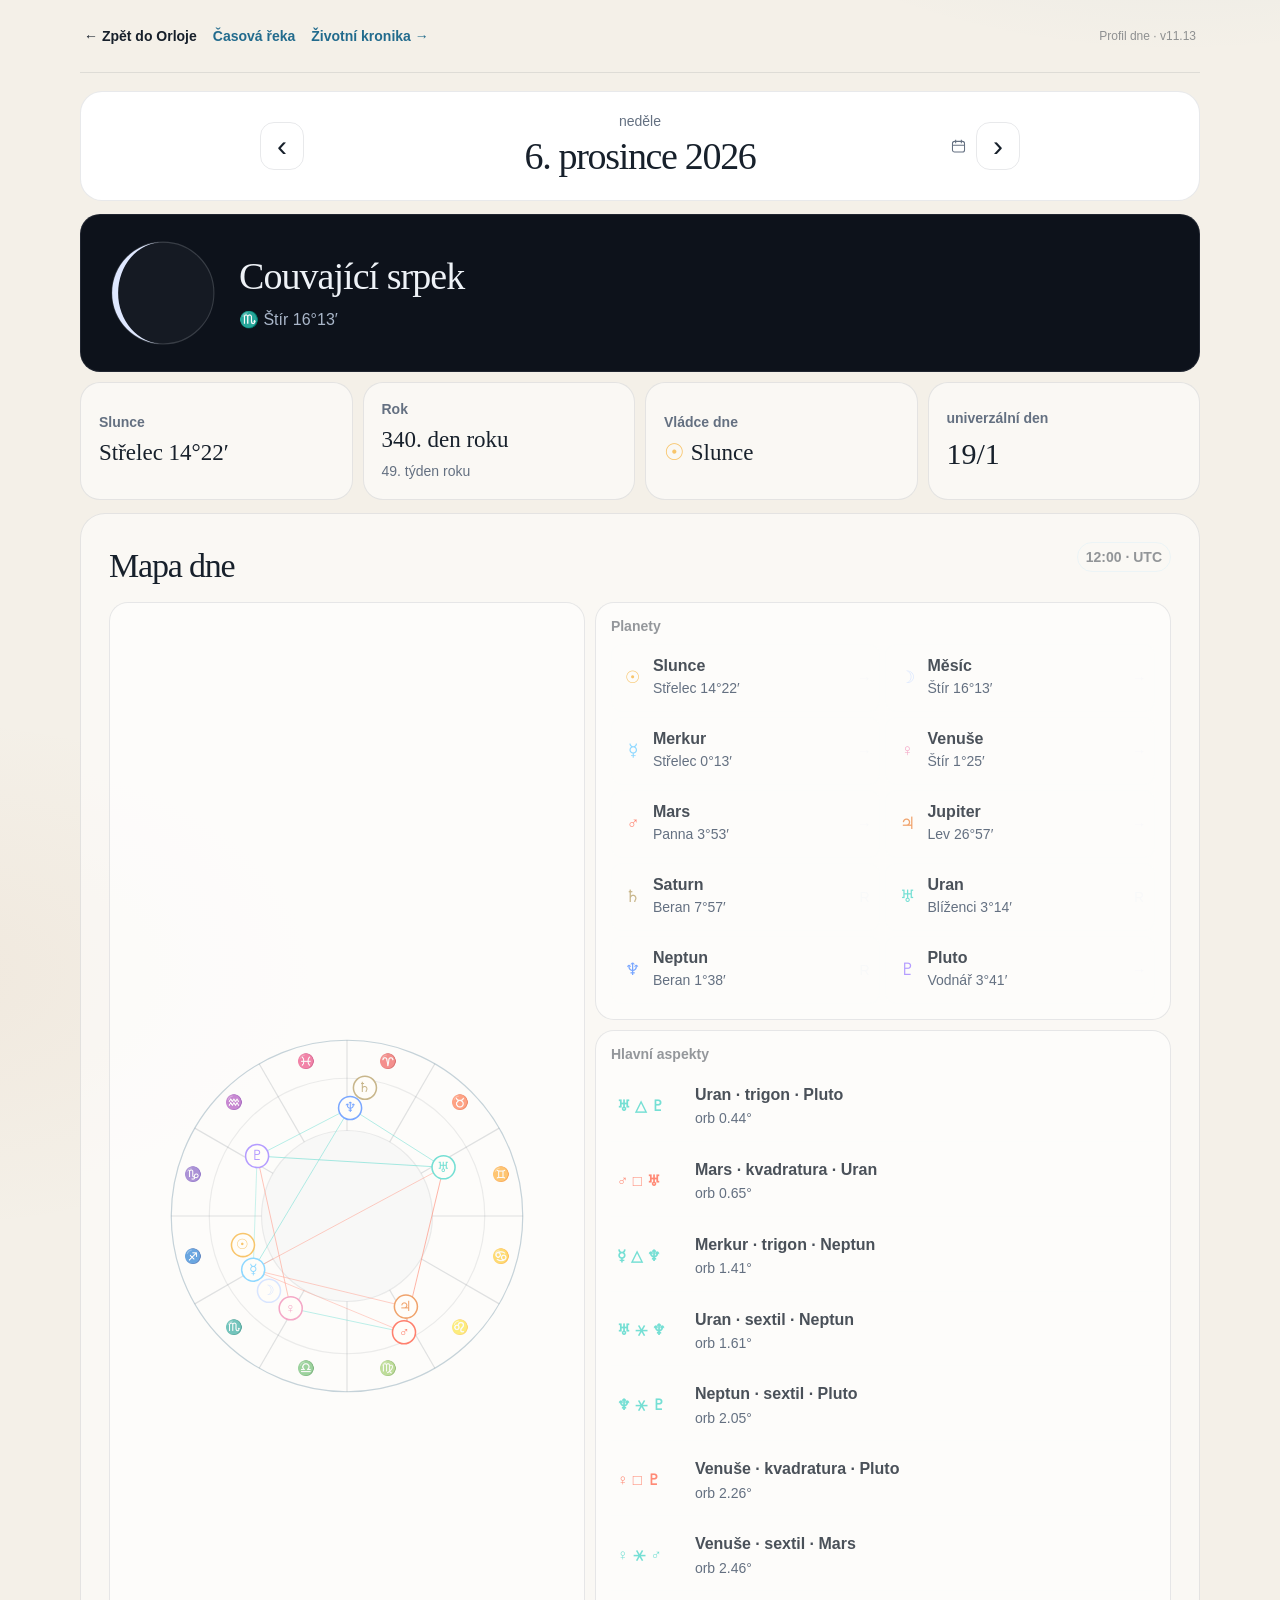
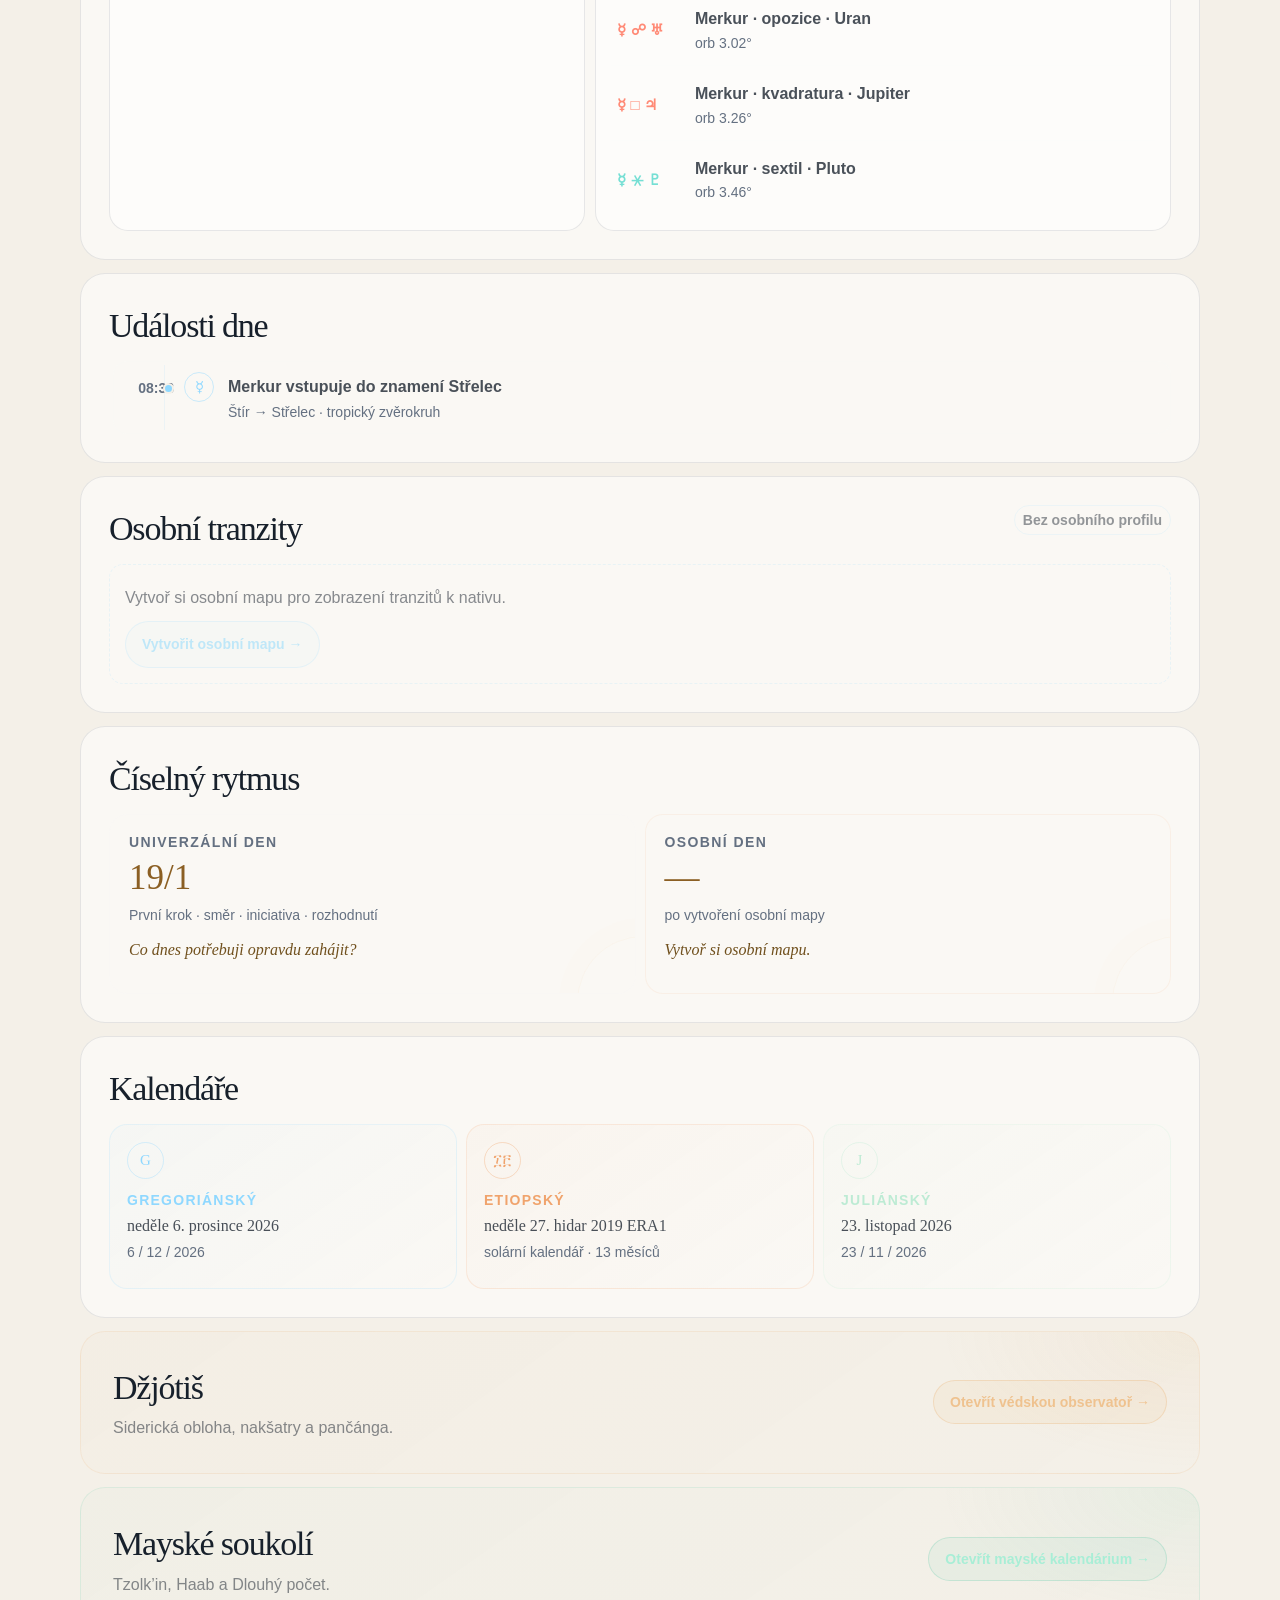
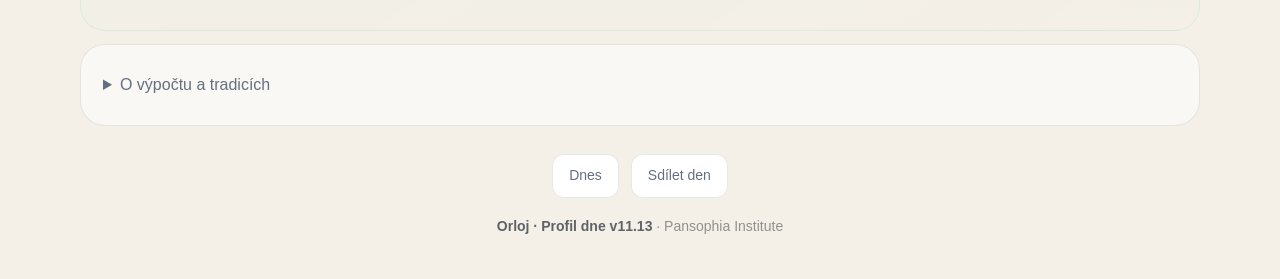
==== commit 1c9a7e66: "Simplify Day Profile and preserve date navigation Compact date navigation, phase-driven lunar light," ====
--- a/day.html
+++ b/day.html
@@ -9,7 +9,7 @@
   <meta name="description" content="Profil zvoleného dne v Orloji: obloha, přesné časové prahy, západní aspekty, osobní rezonance, numerologie a kalendáře.">
   <title>Orloj · Profil dne</title>
   <link rel="manifest" href="manifest.webmanifest">
-  <link rel="stylesheet" href="day-profile.css?v=public-v11-13">
+  <link rel="stylesheet" href="day-profile.css?v=public-v11-13-day-clarity">
   <script>
   (function(){try{var p=localStorage.getItem("orloj-theme")||"system",t=p==="system"?(matchMedia("(prefers-color-scheme: light)").matches?"light":"dark"):p;document.documentElement.dataset.theme=t;}catch(e){document.documentElement.dataset.theme="dark";}})();
   </script>
@@ -21,113 +21,98 @@
     <span class="day-build" id="day-build">Profil dne · v11.13</span>
   </header>
 
-  <section class="day-hero" aria-labelledby="day-title">
-    <div class="day-hero-copy">
-      <div class="day-kicker">Jeden den · všechny související vrstvy</div>
-      <h1 id="day-title">Profil dne</h1>
-      <p id="day-context">Načítám časové pásmo a místo pozorování…</p>
-    </div>
+  <section class="day-hero" aria-label="Volba dne">
     <div class="day-date-controls" aria-label="Volba dne">
       <button id="day-prev" type="button" aria-label="Předchozí den">‹</button>
-      <label><span>Datum</span><input id="day-date" type="date"></label>
+      <div class="day-date-picker">
+        <h1 id="day-title"><time id="day-selected-date" aria-live="polite" aria-atomic="true"><span id="day-weekday">Profil dne</span><span id="day-date-label">—</span></time></h1>
+        <svg class="day-calendar-icon" viewBox="0 0 24 24" fill="none" stroke="currentColor" stroke-width="1.5" aria-hidden="true"><rect x="3.5" y="5.5" width="17" height="15" rx="3"/><path d="M8 3v5m8-5v5M4 11h16"/></svg>
+        <input id="day-date" type="date" required aria-label="Vybrat datum" title="Vybrat datum">
+      </div>
       <button id="day-next" type="button" aria-label="Následující den">›</button>
-      <button class="quiet" id="day-today" type="button">Dnes</button>
-      <button class="quiet" id="day-share" type="button">Sdílet den</button>
-    </div>
-    <div class="day-method-strip">
-      <span><b>12:00</b> reprezentativní mapa dne</span>
-      <span><b>00:00–24:00</b> přesné prahy</span>
-      <span><b>lokálně</b> profil a pozorovatel</span>
     </div>
   </section>
 
   <section class="day-summary" aria-label="Den v kostce">
-    <article class="day-moon-summary">
+    <article class="day-moon-summary" id="day-moon-summary" aria-labelledby="day-moon-title">
       <div class="day-moon-disc" id="day-moon-disc"></div>
-      <div><span>Lunární rytmus</span><h2 id="day-moon-title">—</h2><p id="day-moon-copy">—</p></div>
+      <div><h2 id="day-moon-title">—</h2><p id="day-moon-copy">—</p></div>
     </article>
-    <article class="day-summary-tile"><span>Slunce</span><b id="day-sun-value">—</b><small>tropická poloha v místní poledne</small></article>
-    <article class="day-summary-tile rhythm"><span>Kalendářní výpočet</span><b id="day-year-day">—</b><small id="day-year-week">—</small></article>
-    <article class="day-summary-tile ruler"><i id="day-ruler-glyph">—</i><span>Tradice · vládnoucí planeta dne</span><b id="day-ruler-value">—</b><small id="day-ruler-copy">—</small></article>
-    <article class="day-summary-tile number"><span id="day-number-label">Číslo dne</span><b id="day-number-value">—</b><small>moderní numerologická metoda Orloje</small></article>
+    <article class="day-summary-tile"><span>Slunce</span><b id="day-sun-value">—</b></article>
+    <article class="day-summary-tile rhythm"><span>Rok</span><b id="day-year-day">—</b><small id="day-year-week">—</small></article>
+    <article class="day-summary-tile ruler"><span>Vládce dne</span><b><i id="day-ruler-glyph" aria-hidden="true">—</i> <span id="day-ruler-value">—</span></b></article>
+    <article class="day-summary-tile number"><span id="day-number-label">Číslo dne</span><b id="day-number-value">—</b></article>
   </section>
 
   <section class="day-section day-sky-section" aria-labelledby="day-sky-title">
     <div class="day-section-head">
-      <div><div class="day-section-kicker">Výpočet · západní tropický rámec</div><h2 id="day-sky-title">Mapa dne</h2></div>
+      <div><h2 id="day-sky-title">Mapa dne</h2></div>
       <span id="day-noon-label">Mapa pro 12:00</span>
     </div>
-    <p class="day-lead">Kruh zachycuje geocentrické polohy v místní poledne. Je to stabilní orientační řez dnem; přesné okamžiky změn jsou uvedeny samostatně v časové řece níže.</p>
     <div class="day-sky-grid">
       <article class="day-card day-wheel-card"><div class="day-wheel" id="day-wheel"></div></article>
       <article class="day-card"><div class="day-card-kicker">Planety</div><div class="day-planets" id="day-planets"></div></article>
-      <article class="day-card"><div class="day-card-kicker">Hlavní aspekty v poledne</div><div class="day-aspects" id="day-aspects"></div><p class="day-card-note">Orb vyjadřuje odchylku od přesného úhlu. Samotná geometrie není hotovým výkladem události.</p></article>
+      <article class="day-card"><div class="day-card-kicker">Hlavní aspekty</div><div class="day-aspects" id="day-aspects"></div></article>
     </div>
   </section>
 
   <section class="day-section" aria-labelledby="day-events-title">
     <div class="day-section-head">
-      <div><div class="day-section-kicker">Přesné okamžiky · místní občanský den</div><h2 id="day-events-title">Časová řeka dne</h2></div>
-      <span>astronomie → astrologická gramatika</span>
+      <div><h2 id="day-events-title">Události dne</h2></div>
     </div>
-    <p class="day-lead">Zobrazuje přesné fáze Měsíce, zatmění, slunovraty a rovnodennosti, změny znamení, planetární stanice a hlavní geocentrické aspekty, které skutečně vrcholí uvnitř zvoleného dne.</p>
     <div class="day-events" id="day-events"></div>
   </section>
 
   <section class="day-section" aria-labelledby="day-personal-title">
     <div class="day-section-head">
-      <div><div class="day-section-kicker">Volitelná osobní vrstva</div><h2 id="day-personal-title">Rezonance s nativní mapou</h2></div>
+      <div><h2 id="day-personal-title">Osobní tranzity</h2></div>
       <span id="day-personal-meta">Načítám místní profil…</span>
     </div>
-    <p class="day-lead">Tranzitní polohy v místní poledne se porovnávají s nativními planetami, Ascendentem a MC. Sdílený odkaz obsahuje pouze datum; narození se do něj nikdy nevkládá.</p>
     <div class="day-personal" id="day-personal"></div>
   </section>
 
   <section class="day-section" aria-labelledby="day-number-title">
     <div class="day-section-head">
-      <div><div class="day-section-kicker">Moderní numerologická tradice</div><h2 id="day-number-title">Číselný rytmus</h2></div>
-      <span>celé číslo → redukce</span>
+      <div><h2 id="day-number-title">Číselný rytmus</h2></div>
     </div>
     <div class="day-number-grid">
       <article class="day-number-card universal" id="day-universal-number"></article>
       <article class="day-number-card personal" id="day-personal-number"></article>
     </div>
-    <p class="day-caution">Mistrovská čísla 11, 22 a 33 se v mezikrocích neredukují. Číslo je symbolický kalendářní jazyk, nikoli měřená vlastnost dne.</p>
   </section>
 
   <section class="day-section" aria-labelledby="day-calendars-title">
     <div class="day-section-head">
-      <div><div class="day-section-kicker">Jeden okamžik · různé zápisy</div><h2 id="day-calendars-title">Tři kalendáře</h2></div>
-      <span>Gregoriánský → Etiopský → Juliánský</span>
+      <div><h2 id="day-calendars-title">Kalendáře</h2></div>
     </div>
     <div class="day-calendars" id="day-calendars"></div>
   </section>
 
   <section class="day-tradition-door" aria-labelledby="day-vedic-title">
-    <div><div class="day-section-kicker">Práh jiné tradice</div><h2 id="day-vedic-title">Tentýž den pohledem Džjótiše</h2><p>Siderická obloha, nakšatry a pančánga zůstávají na vlastní stránce. Datum se přenese, systémy se nesmíchají.</p></div>
+    <div><h2 id="day-vedic-title">Džjótiš</h2><p>Siderická obloha, nakšatry a pančánga.</p></div>
     <a class="day-button" id="day-vedic-link" href="vedic.html?view=sky">Otevřít védskou observatoř →</a>
   </section>
 
   <section class="day-tradition-door day-maya-door" aria-labelledby="day-maya-title">
-    <div><div class="day-section-kicker">Práh jiného kalendáře</div><h2 id="day-maya-title">Tentýž den v mayském soukolí</h2><p>Tzolk’in, Haab, Kalendářní kolo a Dlouhý počet dostanou stejné občanské datum, ale zůstanou samostatným systémem.</p></div>
+    <div><h2 id="day-maya-title">Mayské soukolí</h2><p>Tzolk’in, Haab a Dlouhý počet.</p></div>
     <a class="day-button" id="day-maya-link" href="maya.html?view=gear">Otevřít mayské kalendárium →</a>
   </section>
 
-  <section class="day-method-card" aria-labelledby="day-method-title">
-    <div class="day-section-kicker">Jak číst Profil dne</div>
-    <h2 id="day-method-title">Jev → souřadnice → tradice → osobní pozorování</h2>
+  <details class="day-method-card">
+    <summary>O výpočtu a tradicích</summary>
+    <p class="day-method-context" id="day-context"></p>
     <div class="day-method-grid">
-      <article><span>01 · Jev</span><p>Přesný čas zatmění, fáze, ingrese, stanice nebo aspektu.</p></article>
-      <article><span>02 · Souřadnice</span><p>Poloha tělesa v tropickém zvěrokruhu a časovém pásmu pozorovatele.</p></article>
-      <article><span>03 · Tradice</span><p>Astrologie a numerologie přidávají symbolickou gramatiku, nikoli fyzikální účinek.</p></article>
-      <article><span>04 · Pozorování</span><p>Osobní zkušenost lze porovnávat s mapou bez předem určeného verdiktu.</p></article>
+      <article><span>Obloha a čas</span><p>Mapa, poloha Slunce a Měsíce i osobní tranzity se počítají pro místní poledne. Události uvádějí přesný čas ve zvoleném časovém pásmu. Polohy jsou geocentrické, v tropickém zvěrokruhu. Orb je odchylka od přesného úhlu aspektu.</p></article>
+      <article><span>Kalendář a vládce dne</span><p>Týden roku odpovídá ISO 8601: začíná pondělím, první týden obsahuje 4. leden. Vládce dne vychází z tradičního planetárního týdne, nikoli z astronomické dominance.</p><p id="day-ruler-copy"></p></article>
+      <article><span>Numerologie a výklad</span><p>Mistrovská čísla 11, 22 a 33 se v mezikrocích neredukují. Astrologie a numerologie nabízejí symbolický rámec pro osobní pozorování, nikoli důkaz příčin událostí nebo měřenou vlastnost dne.</p></article>
+      <article><span>Soukromí</span><p>Osobní výpočet používá profil uložený v tomto zařízení. Sdílený odkaz neobsahuje narození, polohu ani vzpomínky.</p></article>
     </div>
     <div class="day-sources"><a href="https://github.com/cosinekitty/astronomy" target="_blank" rel="noopener noreferrer">Astronomy Engine · výpočtové jádro ↗</a><span>Kalendáře · Intl/ICU</span><span>Profil narození · pouze localStorage</span></div>
-  </section>
+  </details>
 
-  <footer class="day-footer"><b>Orloj · Profil dne v11.13</b> · osobní observatoř času · připravuje Pansophia Institute · osobní údaje zůstávají v zařízení</footer>
+  <footer class="day-footer"><div class="day-footer-actions"><button id="day-today" type="button">Dnes</button><button id="day-share" type="button">Sdílet den</button></div><b>Orloj · Profil dne v11.13</b> · Pansophia Institute</footer>
 </main>
 <script src="astronomy-engine.min.js?v=public-v11-13"></script>
-<script src="day-profile.js?v=public-v11-13"></script>
+<script src="day-profile.js?v=public-v11-13-day-clarity"></script>
 </body>
 </html>
--- a/day-profile.css
+++ b/day-profile.css
@@ -6,43 +6,42 @@
 button,a{touch-action:manipulation}
 button:focus-visible,a:focus-visible,input:focus-visible{outline:2px solid var(--blue);outline-offset:3px}
 .day-shell{width:min(1120px,100%);margin:0 auto}
-.day-topbar{display:flex;align-items:center;justify-content:space-between;gap:16px;padding:calc(14px + env(safe-area-inset-top)) 4px 14px;border-bottom:1px solid var(--line)}
-.day-back{color:rgba(238,242,247,.72);font-size:11px;font-weight:750;text-decoration:none}
+.day-topbar{display:flex;align-items:center;justify-content:space-between;gap:16px;flex-wrap:wrap;padding:calc(14px + env(safe-area-inset-top)) 4px 14px;border-bottom:1px solid var(--line)}
+.day-back{color:var(--muted);font-size:14px;font-weight:650;text-decoration:none}
 .day-back:hover{color:var(--ink)}
-.day-toplinks{display:flex;align-items:center;gap:13px}.day-river-link{padding-left:13px;border-left:1px solid var(--line);color:#9fdcf5;font-size:10px;font-weight:720;text-decoration:none}.day-river-link:hover{color:var(--ink)}
-.day-build{color:rgba(238,242,247,.38);font-size:9px;font-weight:760;letter-spacing:.09em;text-transform:uppercase}
-.day-hero{position:relative;overflow:hidden;margin-top:18px;padding:clamp(23px,5vw,46px);border:1px solid rgba(143,216,255,.12);border-radius:30px;background:radial-gradient(430px 230px at 100% 0,rgba(143,216,255,.11),transparent 72%),radial-gradient(260px 170px at 0 100%,rgba(240,201,156,.07),transparent 75%),linear-gradient(145deg,rgba(16,23,35,.98),rgba(8,12,19,.98))}
-.day-hero:after{content:"";position:absolute;width:340px;height:340px;right:-170px;top:-230px;border:1px solid rgba(143,216,255,.10);border-radius:50%;box-shadow:0 0 0 34px rgba(143,216,255,.022),0 0 0 68px rgba(143,216,255,.012);pointer-events:none}
-.day-hero-copy,.day-date-controls,.day-method-strip{position:relative;z-index:1}
+.day-toplinks{display:flex;align-items:center;gap:8px 16px;flex-wrap:wrap}.day-toplinks a{display:flex;align-items:center;min-height:44px}.day-river-link{color:var(--blue);font-size:14px;font-weight:650;text-decoration:none}.day-river-link:hover{color:var(--ink)}
+.day-build{color:var(--muted);font-size:12px}
+.day-hero{margin-top:18px;padding:12px;border:1px solid var(--line);border-radius:22px;background:var(--surface)}
 .day-kicker,.day-section-kicker,.day-card-kicker{color:var(--blue);font-size:9px;font-weight:820;letter-spacing:.13em;text-transform:uppercase}
-.day-hero h1{max-width:780px;margin:8px 0 0;font:500 clamp(34px,7vw,61px)/1.01 var(--serif);letter-spacing:-.052em}
-.day-hero-copy>p{max-width:770px;margin:13px 0 0;color:rgba(238,242,247,.56);font-size:12.5px;line-height:1.58}
-.day-date-controls{display:flex;align-items:end;gap:8px;flex-wrap:wrap;margin-top:24px}
-.day-date-controls button,.day-date-controls input{height:40px;border:1px solid rgba(143,216,255,.16);border-radius:12px;background:rgba(143,216,255,.045);color:var(--ink)}
-.day-date-controls button{min-width:42px;padding:0 13px;cursor:pointer;font-size:12px;font-weight:730}
-.day-date-controls button:first-child,.day-date-controls button:nth-child(3){font-size:21px;font-weight:400}
-.day-date-controls button.quiet{border-color:rgba(238,242,247,.09);background:rgba(238,242,247,.025);color:rgba(238,242,247,.61)}
-.day-date-controls label{display:grid;gap:5px}
-.day-date-controls label span{color:rgba(238,242,247,.37);font-size:8px;font-weight:780;letter-spacing:.08em;text-transform:uppercase}
-.day-date-controls input{min-width:165px;padding:0 11px;color-scheme:dark;cursor:pointer}
-.day-method-strip{display:flex;gap:7px;flex-wrap:wrap;margin-top:17px}
-.day-method-strip span{padding:5px 8px;border:1px solid rgba(238,242,247,.075);border-radius:999px;color:rgba(238,242,247,.42);font-size:9px}
-.day-method-strip b{color:rgba(238,242,247,.7);font-weight:740}
-.day-summary{display:grid;grid-template-columns:1.6fr repeat(4,1fr);gap:10px;margin-top:13px}
-.day-summary>article{min-width:0;min-height:132px;padding:17px;border:1px solid var(--line);border-radius:20px;background:rgba(238,242,247,.018)}
-.day-moon-summary{display:flex;align-items:center;gap:15px;background:radial-gradient(260px 150px at 0 50%,rgba(216,229,255,.06),transparent 70%),rgba(238,242,247,.018)!important}
-.day-moon-disc{width:82px;height:82px;flex:none;filter:drop-shadow(0 0 18px rgba(191,214,252,.13))}
+.day-hero h1{margin:0;font:500 clamp(1.5rem,4vw,2.375rem)/1.2 var(--serif);letter-spacing:-.035em;text-align:center}
+.day-date-controls{display:grid;grid-template-columns:44px minmax(0,1fr) 44px;align-items:center;gap:8px;max-width:760px;margin:auto}
+.day-date-controls>button{width:44px;min-height:48px;padding:0;border:1px solid var(--line);border-radius:14px;background:transparent;color:var(--ink);cursor:pointer;font-size:30px;line-height:1}
+.day-date-controls>button:hover{background:var(--surface-2);border-color:var(--blue)}
+.day-date-controls>button:disabled{opacity:.35;cursor:default}
+.day-date-picker{position:relative;min-width:0;padding:8px 22px;border-radius:14px;cursor:pointer}
+.day-date-picker:hover{background:var(--surface-2)}
+.day-date-picker:focus-within{outline:2px solid var(--blue);outline-offset:2px}
+#day-weekday{display:block;margin-bottom:4px;color:var(--muted);font:500 14px/1.3 var(--sans);letter-spacing:0}
+#day-date-label{display:block;overflow-wrap:anywhere;text-wrap:balance}
+.day-calendar-icon{position:absolute;right:1px;top:50%;width:17px;height:17px;color:var(--muted);transform:translateY(-50%);pointer-events:none}
+.day-date-picker input{position:absolute;inset:0;width:100%;height:100%;min-width:0;opacity:0;cursor:pointer;color-scheme:dark;font-size:16px}
+.day-date-picker input::-webkit-calendar-picker-indicator{position:absolute;inset:0;width:100%;height:100%;margin:0;cursor:pointer}
+.day-date-picker.editing h1,.day-date-picker.editing .day-calendar-icon{visibility:hidden}
+.day-date-picker.editing input{opacity:1;background:var(--surface);color:var(--ink);border:1px solid var(--blue);border-radius:14px;padding:8px}
+.day-summary{display:grid;grid-template-columns:repeat(4,minmax(0,1fr));gap:10px;margin-top:13px}
+.day-summary>article{min-width:0;min-height:108px;padding:18px;border:1px solid var(--line);border-radius:20px;background:var(--surface)}
+.day-summary>.day-moon-summary{grid-column:1/-1;display:flex;align-items:center;gap:24px;min-height:158px;padding:24px 30px;background:radial-gradient(ellipse at 5% 50%,rgba(216,229,255,var(--moon-wash,0)),transparent 75%),var(--surface);border-color:rgba(216,229,255,var(--moon-border,.09));box-shadow:inset 0 0 50px rgba(216,229,255,var(--moon-inset,0));transition:background-color .25s,border-color .25s,box-shadow .25s}
+.day-moon-disc{width:104px;height:104px;flex:none;filter:drop-shadow(0 0 var(--moon-glow-size,0px) rgba(191,214,252,var(--moon-glow,0)))}
 .day-moon-disc svg{display:block;width:100%;height:100%}
-.day-moon-summary span,.day-summary-tile>span{display:block;color:rgba(238,242,247,.36);font-size:8px;font-weight:790;letter-spacing:.09em;text-transform:uppercase}
-.day-moon-summary h2{margin:6px 0 0;font:500 24px/1.1 var(--serif)}
-.day-moon-summary p{margin:7px 0 0;color:rgba(238,242,247,.48);font-size:10px;line-height:1.45}
+.day-moon-summary>div:last-child{min-width:0}
+.day-summary-tile>span{display:block;color:var(--muted);font-size:14px;font-weight:550}
+.day-moon-summary h2{margin:0;font:500 clamp(1.625rem,4vw,2.375rem)/1.15 var(--serif);letter-spacing:-.025em;overflow-wrap:anywhere}
+.day-moon-summary p{margin:9px 0 0;color:var(--muted);font-size:16px;line-height:1.45}
 .day-summary-tile{display:flex;flex-direction:column;justify-content:center}
-.day-summary-tile>b{display:block;margin-top:9px;color:#e8edf5;font:500 19px/1.2 var(--serif)}
-.day-summary-tile>small{display:block;margin-top:7px;color:rgba(238,242,247,.38);font-size:9px;line-height:1.4}
-.day-summary-tile>i{display:block;margin-bottom:8px;font:normal 25px/1 var(--serif)}
-.day-summary-tile.ruler{background:radial-gradient(170px 110px at 100% 0,rgba(240,201,156,.055),transparent 70%),rgba(238,242,247,.018)}
-.day-summary-tile.rhythm>b{color:var(--sky)}
-.day-summary-tile.number>b{color:var(--warm);font-size:29px}
+.day-summary-tile>b{display:block;margin-top:9px;color:var(--ink);font:500 23px/1.25 var(--serif);overflow-wrap:anywhere}
+.day-summary-tile>small{display:block;margin-top:7px;color:var(--muted);font-size:14px;line-height:1.4}
+.day-summary-tile b>i{font-style:normal}
+.day-summary-tile.number>b{color:var(--warm);font-size:30px}
 .day-section{margin-top:13px;padding:clamp(18px,3.7vw,28px);border:1px solid var(--line);border-radius:25px;background:linear-gradient(145deg,rgba(238,242,247,.021),rgba(238,242,247,.007))}
 .day-section-head{display:flex;align-items:flex-start;justify-content:space-between;gap:18px}
 .day-section-head h2,.day-tradition-door h2,.day-method-card h2{margin:6px 0 0;font:500 clamp(25px,4vw,34px)/1.08 var(--serif);letter-spacing:-.035em}
@@ -125,21 +124,80 @@
 
 html[data-theme="light"]{color-scheme:light;--bg:#f4f0e8;--surface:#fff;--surface-2:#f8f4ec;--ink:#17202b;--muted:#647081;--line:rgba(29,43,58,.10);--blue:#226b8d;--warm:#8b5f23}
 html[data-theme="light"] body{background:radial-gradient(760px 430px at 92% -7%,rgba(55,126,164,.10),transparent 69%),radial-gradient(620px 360px at -6% 28%,rgba(178,111,55,.06),transparent 72%),var(--bg);color:var(--ink)}
-html[data-theme="light"] .day-hero{background:radial-gradient(430px 230px at 100% 0,rgba(44,119,155,.12),transparent 72%),linear-gradient(145deg,rgba(255,255,255,.96),rgba(245,240,231,.98))}
-html[data-theme="light"] .day-hero-copy>p,html[data-theme="light"] .day-context{color:rgba(23,32,43,.58)}
+html[data-theme="light"] .day-hero{background:var(--surface)}
 html[data-theme="light"] .day-section,html[data-theme="light"] .day-summary>article,html[data-theme="light"] .day-card,html[data-theme="light"] .day-method-card{border-color:rgba(29,43,58,.10);background:rgba(255,255,255,.54)}
 html[data-theme="light"] .day-back,html[data-theme="light"] .day-summary-tile>b,html[data-theme="light"] .day-section-head h2,html[data-theme="light"] .day-moon-summary h2,html[data-theme="light"] .day-tradition-door h2,html[data-theme="light"] .day-method-card h2{color:var(--ink)}
 html[data-theme="light"] .day-date-controls input,html[data-theme="light"] .day-date-controls button{color:var(--ink);color-scheme:light}
 html[data-theme="light"] .day-event:after{border-color:#f6f1e8}
 html[data-theme="light"] .day-planet b,html[data-theme="light"] .day-aspect b,html[data-theme="light"] .day-event b,html[data-theme="light"] .day-personal-hit b,html[data-theme="light"] .day-calendar>b{color:rgba(23,32,43,.78)}
 html[data-theme="light"] .day-lead,html[data-theme="light"] .day-card-note,html[data-theme="light"] .day-caution,html[data-theme="light"] .day-event p,html[data-theme="light"] .day-empty,html[data-theme="light"] .day-tradition-door p{color:rgba(23,32,43,.51)}
-html[data-theme="light"] .day-build,html[data-theme="light"] .day-method-strip span,html[data-theme="light"] .day-moon-summary span,html[data-theme="light"] .day-moon-summary p,html[data-theme="light"] .day-summary-tile>span,html[data-theme="light"] .day-summary-tile>small,html[data-theme="light"] .day-section-head>span,html[data-theme="light"] .day-card-kicker,html[data-theme="light"] .day-planet small,html[data-theme="light"] .day-aspect small,html[data-theme="light"] .day-event time,html[data-theme="light"] .day-personal-hit small,html[data-theme="light"] .day-number-card>span,html[data-theme="light"] .day-number-card>small,html[data-theme="light"] .day-calendar>small,html[data-theme="light"] .day-method-grid p,html[data-theme="light"] .day-sources,html[data-theme="light"] .day-footer{color:rgba(23,32,43,.46)}
-html[data-theme="light"] .day-method-strip b,html[data-theme="light"] .day-footer b{color:rgba(23,32,43,.68)}
+html[data-theme="light"] .day-build,html[data-theme="light"] .day-moon-summary p,html[data-theme="light"] .day-summary-tile>span,html[data-theme="light"] .day-summary-tile>small,html[data-theme="light"] .day-section-head>span,html[data-theme="light"] .day-card-kicker,html[data-theme="light"] .day-planet small,html[data-theme="light"] .day-aspect small,html[data-theme="light"] .day-event time,html[data-theme="light"] .day-personal-hit small,html[data-theme="light"] .day-number-card>span,html[data-theme="light"] .day-number-card>small,html[data-theme="light"] .day-calendar>small,html[data-theme="light"] .day-method-grid p,html[data-theme="light"] .day-sources,html[data-theme="light"] .day-footer{color:rgba(23,32,43,.46)}
+html[data-theme="light"] .day-footer b{color:rgba(23,32,43,.68)}
 html[data-theme="light"] .day-sources{border-color:rgba(29,43,58,.09)}
 html[data-theme="light"] .day-sources a{color:#226b8d}
 html[data-theme="light"] .day-number-card>p{color:#70501d}
 
-@media(max-width:900px){.day-summary{grid-template-columns:1.6fr 1fr 1fr}.day-summary-tile.number{grid-column:2/4}.day-sky-grid{grid-template-columns:1fr 1fr}.day-wheel-card{grid-row:span 2}.day-method-grid{grid-template-columns:1fr 1fr}}
-@media(max-width:680px){body{padding-right:max(10px,env(safe-area-inset-right));padding-left:max(10px,env(safe-area-inset-left))}.day-topbar{padding-right:4px;padding-left:4px}.day-hero{margin-top:11px;padding:23px 18px;border-radius:23px}.day-summary{grid-template-columns:1fr 1fr}.day-moon-summary{grid-column:1/-1}.day-summary-tile.number{grid-column:auto}.day-summary>article{min-height:116px;padding:14px;border-radius:17px}.day-sky-grid{grid-template-columns:1fr}.day-wheel-card{grid-row:auto}.day-section,.day-method-card,.day-tradition-door{padding:18px 14px;border-radius:21px}.day-section-head{display:block}.day-section-head>span{display:inline-block;margin-top:9px}.day-personal{grid-template-columns:1fr}.day-calendars{grid-template-columns:1fr}.day-calendar{min-height:140px}.day-tradition-door{display:block}.day-tradition-door .day-button{margin-top:17px}.day-method-grid{grid-template-columns:1fr}.day-date-controls{display:grid;grid-template-columns:42px minmax(145px,1fr) 42px}.day-date-controls .quiet{grid-column:span 1}.day-date-controls button.quiet:last-child{grid-column:2/4}.day-events:before{left:49px}.day-event{grid-template-columns:38px 32px minmax(0,1fr);gap:8px;padding:9px 8px}.day-event:after{left:43px}.day-event time{font-size:8px}.day-planets{grid-template-columns:1fr 1fr}}
-@media(max-width:420px){.day-topbar{gap:8px}.day-build{font-size:7px}.day-summary{gap:6px}.day-summary>article{padding:12px}.day-moon-disc{width:68px;height:68px}.day-summary-tile>b{font-size:16px}.day-summary-tile.number>b{font-size:25px}.day-planets{grid-template-columns:1fr}.day-number-grid{grid-template-columns:1fr}.day-event{grid-template-columns:34px 29px minmax(0,1fr)}.day-events:before{left:44px}.day-event:after{left:38px}.day-personal-hit{grid-template-columns:20px 15px 20px minmax(0,1fr);padding:9px 7px}.day-date-controls button{padding:0 8px}}
-@media(prefers-reduced-motion:reduce){html{scroll-behavior:auto}}
+/* Readable working surface; explanation stays in the disclosure. */
+.day-sky-grid{grid-template-columns:minmax(260px,.95fr) minmax(0,1.15fr)}
+.day-wheel-card{grid-row:span 2}
+.day-card-kicker{font-size:.875rem;letter-spacing:0;text-transform:none;color:var(--muted)}
+.day-planet{grid-template-columns:28px minmax(0,1fr) 16px;min-height:68px}
+.day-planet b,.day-aspect b,.day-personal-hit b{font-size:1rem}
+.day-planet small,.day-aspect small,.day-personal-hit small{font-size:.875rem;line-height:1.45}
+.day-planet em{font-size:.875rem}
+.day-aspect{grid-template-columns:70px minmax(0,1fr);padding:12px 6px}
+.day-event{grid-template-columns:48px 34px minmax(0,1fr)}
+.day-event time{font-size:.875rem}
+.day-event b{font-size:1rem}
+.day-event p{font-size:.875rem;line-height:1.5}
+.day-personal-hit{padding:14px}
+.day-section-head>span{font-size:.875rem;letter-spacing:0;max-width:100%;overflow-wrap:anywhere;flex:0 1 auto}
+.day-empty{font-size:1rem;line-height:1.55}
+.day-number-card>span,.day-number-card>small,.day-calendar>span,.day-calendar>small{font-size:.875rem}
+.day-number-card>p,.day-tradition-door p{font-size:1rem;line-height:1.55}
+.day-button{min-height:44px;padding:12px 16px;font-size:.875rem}
+.day-method-card{padding:18px 22px}
+.day-method-card>summary{min-height:44px;align-content:center;font-size:1rem;color:var(--muted);cursor:pointer}
+.day-method-card>summary:focus-visible{outline:2px solid var(--blue);outline-offset:4px;border-radius:4px}
+.day-method-context{font-size:.875rem;color:var(--muted);line-height:1.5}
+.day-method-grid{grid-template-columns:1fr 1fr}
+.day-method-grid span{font-size:.875rem;text-transform:none;letter-spacing:0;color:var(--blue)}
+.day-method-grid p{font-size:.875rem;line-height:1.6;color:var(--muted)}
+.day-sources{font-size:.875rem}
+.day-footer{font-size:.875rem}
+.day-footer-actions{display:flex;gap:12px;justify-content:center;margin-bottom:18px}
+.day-footer-actions button{min-height:44px;padding:10px 16px;background:var(--surface);color:var(--muted);border:1px solid var(--line);border-radius:12px;cursor:pointer}
+.day-footer-actions button:hover{color:var(--ink);border-color:var(--blue)}
+html[data-theme="light"] .day-summary>.day-moon-summary{background:radial-gradient(ellipse at 5% 50%,rgba(216,229,255,var(--moon-wash,0)),transparent 75%),#0d121b;border-color:rgba(216,229,255,var(--moon-border,.09))}
+html[data-theme="light"] .day-moon-summary h2{color:#eef2f7}
+html[data-theme="light"] .day-moon-summary p{color:#a9b6c9}
+html[data-theme="light"] .day-summary-tile>span,html[data-theme="light"] .day-summary-tile>small{color:var(--muted)}
+html[data-theme="light"] .day-number-card>span,html[data-theme="light"] .day-number-card>small,html[data-theme="light"] .day-calendar>small,html[data-theme="light"] .day-planet small,html[data-theme="light"] .day-aspect small,html[data-theme="light"] .day-event time,html[data-theme="light"] .day-event p,html[data-theme="light"] .day-personal-hit small{color:var(--muted)}
+@media(max-width:900px){.day-sky-grid{grid-template-columns:1fr 1fr}.day-planets{grid-template-columns:1fr}}
+@media(max-width:680px){
+  body{padding-right:max(10px,env(safe-area-inset-right));padding-left:max(10px,env(safe-area-inset-left))}
+  .day-topbar{padding:calc(8px + env(safe-area-inset-top)) 2px 8px;gap:0}.day-build{display:none}
+  .day-toplinks{gap:0 12px}.day-toplinks a{font-size:.875rem}
+  .day-hero{margin-top:11px;padding:8px;border-radius:20px}
+  .day-summary{grid-template-columns:1fr 1fr;gap:8px}
+  .day-summary>article{padding:16px;min-height:100px;border-radius:18px}
+  .day-summary>.day-moon-summary{min-height:132px;padding:20px;gap:20px}
+  .day-moon-disc{width:82px;height:82px}
+  .day-sky-grid{grid-template-columns:1fr}.day-wheel-card{grid-row:auto}
+  .day-section,.day-method-card,.day-tradition-door{padding:18px 14px;border-radius:21px}
+  .day-section-head{display:block}.day-section-head>span{display:inline-block;margin-top:9px}
+  .day-personal,.day-calendars{grid-template-columns:1fr}.day-calendar{min-height:140px}
+  .day-tradition-door{display:block}.day-tradition-door .day-button{margin-top:14px}
+  .day-method-grid{grid-template-columns:1fr}.day-planets{grid-template-columns:1fr 1fr}
+}
+@media(max-width:420px){
+  .day-date-picker{padding:8px 14px}.day-calendar-icon{width:14px;right:0}
+  .day-hero h1{font-size:1.5rem}.day-date-controls{gap:4px}
+  .day-summary>article{padding:14px}.day-summary-tile>b{font-size:1.25rem}
+  .day-summary>.day-moon-summary{padding:18px 16px;gap:16px}
+  .day-moon-disc{width:72px;height:72px}.day-moon-summary h2{font-size:1.65rem}
+  .day-summary-tile.number>b{font-size:1.75rem}
+  .day-planets,.day-number-grid{grid-template-columns:1fr}
+  .day-event{gap:7px;padding:10px 6px}
+}
+@media(prefers-reduced-motion:reduce){html{scroll-behavior:auto}.day-moon-summary{transition:none}}
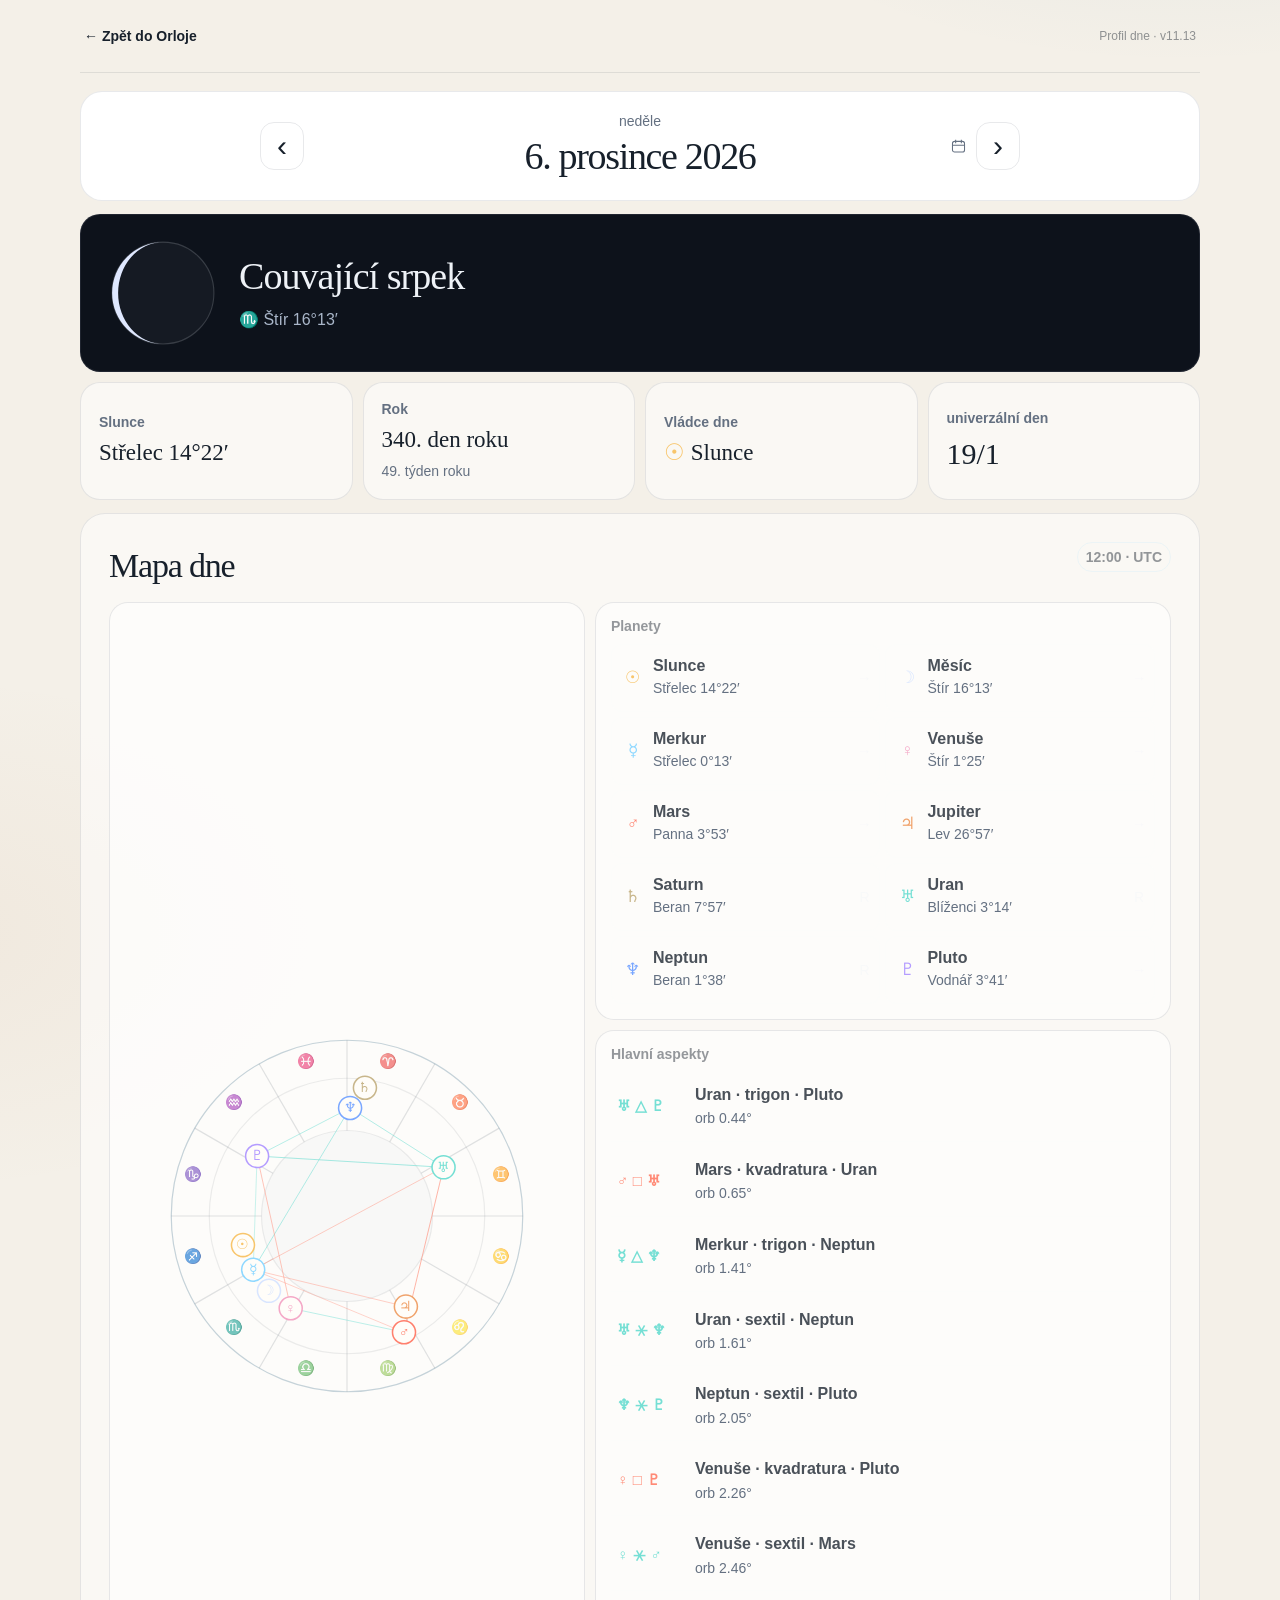
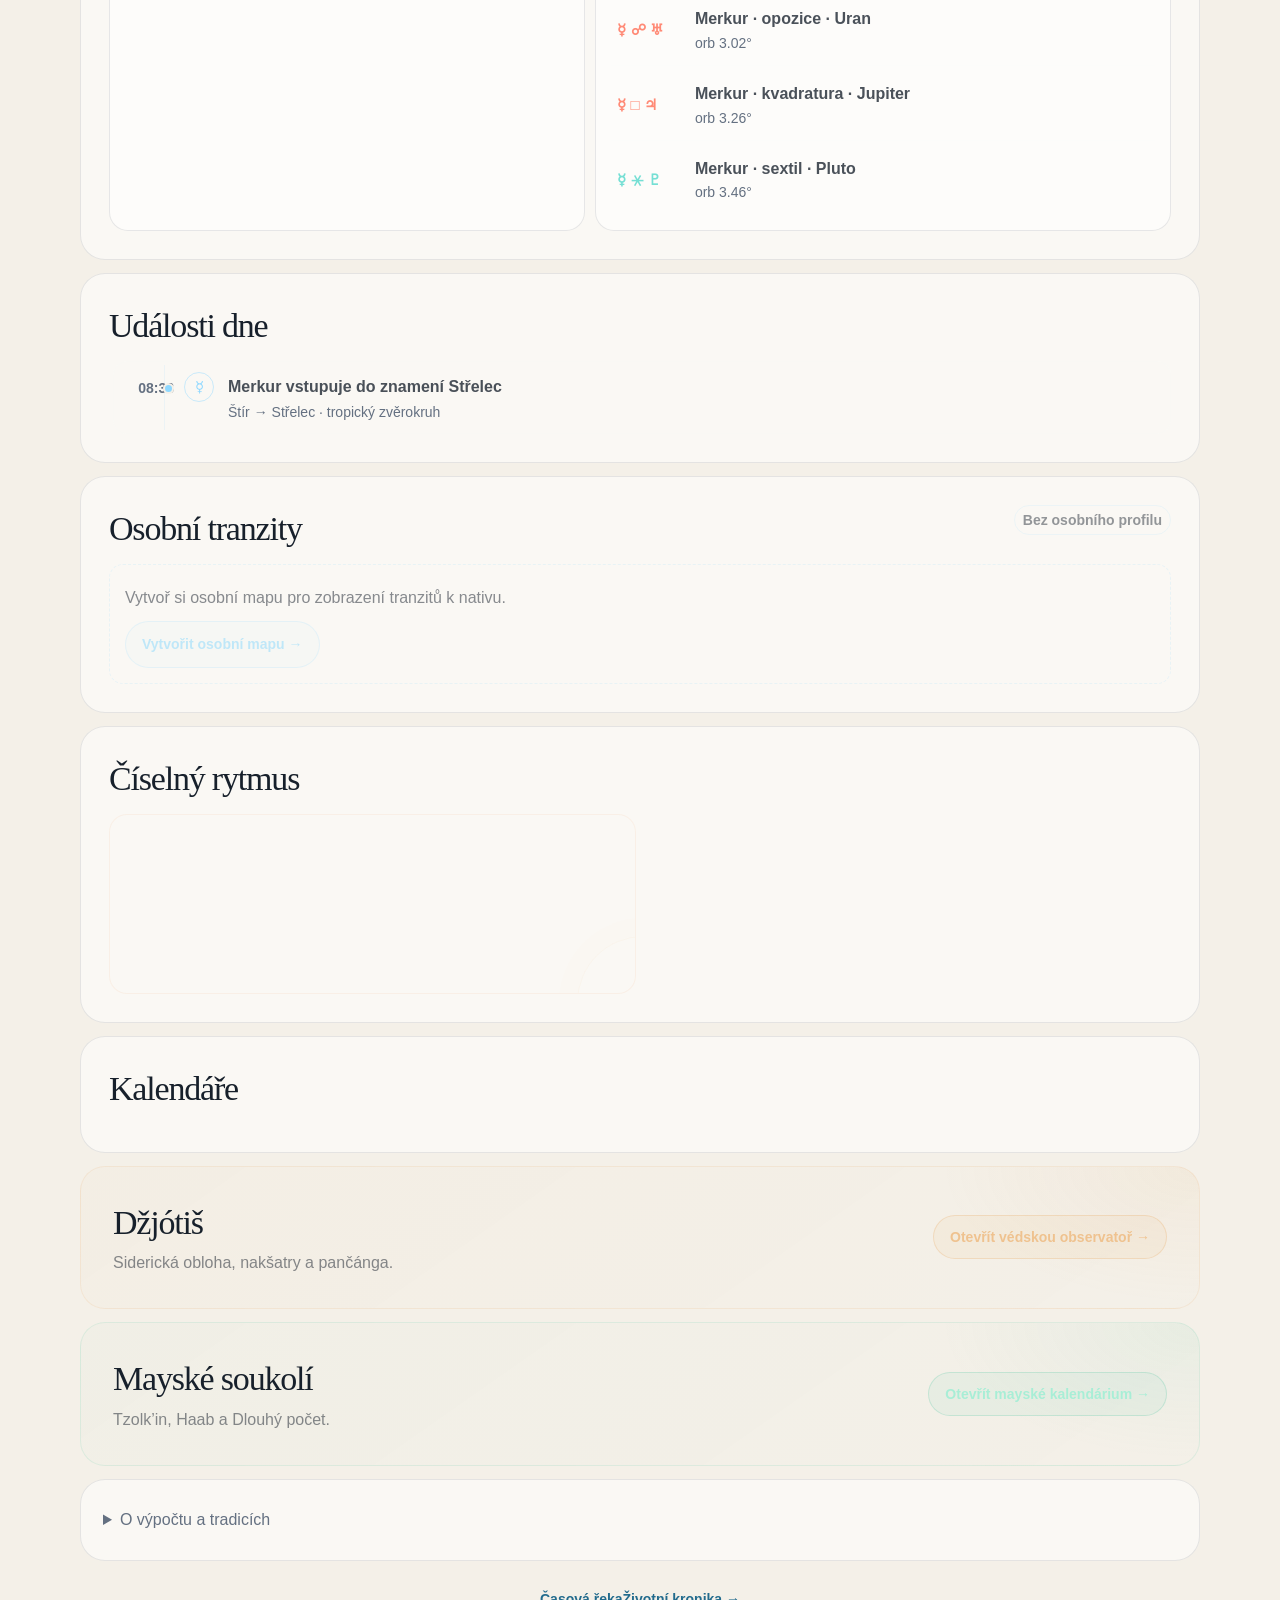
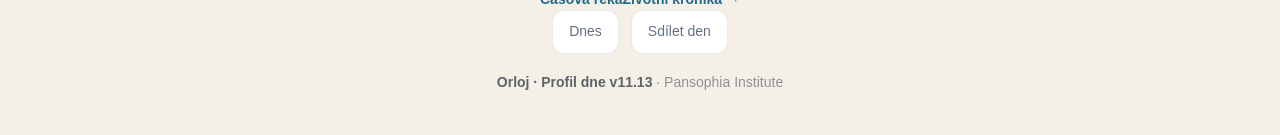
==== commit 2732980f: "Refine mobile day profile: day.html" ====
--- a/day.html
+++ b/day.html
@@ -9,7 +9,7 @@
   <meta name="description" content="Profil zvoleného dne v Orloji: obloha, přesné časové prahy, západní aspekty, osobní rezonance, numerologie a kalendáře.">
   <title>Orloj · Profil dne</title>
   <link rel="manifest" href="manifest.webmanifest">
-  <link rel="stylesheet" href="day-profile.css?v=public-v11-13-day-clarity">
+  <link rel="stylesheet" href="day-profile.css?v=public-v11-13-mobile-reading">
   <script>
   (function(){try{var p=localStorage.getItem("orloj-theme")||"system",t=p==="system"?(matchMedia("(prefers-color-scheme: light)").matches?"light":"dark"):p;document.documentElement.dataset.theme=t;}catch(e){document.documentElement.dataset.theme="dark";}})();
   </script>
@@ -17,7 +17,7 @@
 <body>
 <main class="day-shell" id="day-app">
   <header class="day-topbar">
-    <div class="day-toplinks"><a class="day-back" id="day-back" href="./?view=numero#num-calendar-card">← Zpět do Orloje</a><a class="day-river-link" id="day-river-link" href="timeline.html">Časová řeka</a><a class="day-river-link" id="day-life-link" href="life.html">Životní kronika →</a></div>
+    <div class="day-toplinks"><a class="day-back" id="day-back" href="./?view=now">← Zpět do Orloje</a></div>
     <span class="day-build" id="day-build">Profil dne · v11.13</span>
   </header>
 
@@ -41,7 +41,7 @@
     <article class="day-summary-tile"><span>Slunce</span><b id="day-sun-value">—</b></article>
     <article class="day-summary-tile rhythm"><span>Rok</span><b id="day-year-day">—</b><small id="day-year-week">—</small></article>
     <article class="day-summary-tile ruler"><span>Vládce dne</span><b><i id="day-ruler-glyph" aria-hidden="true">—</i> <span id="day-ruler-value">—</span></b></article>
-    <article class="day-summary-tile number"><span id="day-number-label">Číslo dne</span><b id="day-number-value">—</b></article>
+    <article class="day-summary-tile number"><span id="day-number-label">Osobní den</span><b id="day-number-value">—</b></article>
   </section>
 
   <section class="day-section day-sky-section" aria-labelledby="day-sky-title">
@@ -76,7 +76,6 @@
       <div><h2 id="day-number-title">Číselný rytmus</h2></div>
     </div>
     <div class="day-number-grid">
-      <article class="day-number-card universal" id="day-universal-number"></article>
       <article class="day-number-card personal" id="day-personal-number"></article>
     </div>
   </section>
@@ -110,9 +109,9 @@
     <div class="day-sources"><a href="https://github.com/cosinekitty/astronomy" target="_blank" rel="noopener noreferrer">Astronomy Engine · výpočtové jádro ↗</a><span>Kalendáře · Intl/ICU</span><span>Profil narození · pouze localStorage</span></div>
   </details>
 
-  <footer class="day-footer"><div class="day-footer-actions"><button id="day-today" type="button">Dnes</button><button id="day-share" type="button">Sdílet den</button></div><b>Orloj · Profil dne v11.13</b> · Pansophia Institute</footer>
+  <footer class="day-footer"><nav class="day-footer-links" aria-label="Další cesty"><a class="day-river-link" id="day-river-link" href="timeline.html">Časová řeka</a><a class="day-river-link" id="day-life-link" href="life.html">Životní kronika →</a></nav><div class="day-footer-actions"><button id="day-today" type="button">Dnes</button><button id="day-share" type="button">Sdílet den</button></div><b>Orloj · Profil dne v11.13</b> · Pansophia Institute</footer>
 </main>
 <script src="astronomy-engine.min.js?v=public-v11-13"></script>
-<script src="day-profile.js?v=public-v11-13-day-clarity"></script>
+<script src="day-profile.js?v=public-v11-13-mobile-reading"></script>
 </body>
 </html>
--- a/day-profile.css
+++ b/day-profile.css
@@ -201,3 +201,39 @@
   .day-event{gap:7px;padding:10px 6px}
 }
 @media(prefers-reduced-motion:reduce){html{scroll-behavior:auto}.day-moon-summary{transition:none}}
+
+/* The day profile is a reading surface on a phone: keep its data legible. */
+@media(max-width:680px){
+  .day-toplinks{width:100%;justify-content:space-between;gap:4px 10px}
+  .day-toplinks a{font-size:13px}
+  .day-date-controls{grid-template-columns:48px minmax(0,1fr) 48px}
+  .day-date-controls>button{width:48px;min-height:48px}
+  .day-summary>.day-moon-summary{min-height:118px}
+  .day-section-head>span{font-size:12px;line-height:1.35}
+  .day-card-kicker,.day-layer{font-size:12px;letter-spacing:.06em}
+  .day-planet{grid-template-columns:28px minmax(0,1fr) 18px;min-height:56px;padding:9px}
+  .day-planet b,.day-aspect b,.day-personal-hit b{font-size:14px;line-height:1.35}
+  .day-planet small,.day-aspect small,.day-personal-hit small{font-size:12px;line-height:1.4}
+  .day-planet em,.day-event time{font-size:12px}
+  .day-aspect{grid-template-columns:72px minmax(0,1fr);min-height:54px}
+  .day-event b{font-size:14px;line-height:1.4}
+  .day-event p,.day-empty,.day-tradition-door p{font-size:13px;line-height:1.5}
+  .day-personal-hit{min-height:58px;gap:7px}
+  .day-number-card>span,.day-calendar>span,.day-method-grid span{font-size:12px}
+  .day-number-card>small,.day-calendar>small,.day-method-grid p{font-size:13px;line-height:1.5}
+  .day-number-card>p{font-size:15px}
+  .day-button{min-height:44px;font-size:13px;white-space:normal;text-align:center}
+  .day-method-card>summary{min-height:44px}
+  .day-sources,.day-footer{font-size:12px}
+}
+@media(max-width:420px){
+  .day-toplinks{justify-content:flex-start}
+  .day-back{width:100%}
+  .day-toplinks .day-river-link{min-height:36px}
+  .day-date-picker{padding:8px 18px}
+  .day-moon-summary p{font-size:14px}
+  .day-summary-tile>span,.day-summary-tile>small{font-size:13px}
+  .day-summary-tile>b{font-size:20px}
+  .day-planets{grid-template-columns:1fr 1fr}
+  .day-personal-hit{grid-template-columns:23px 18px 23px minmax(0,1fr)}
+}
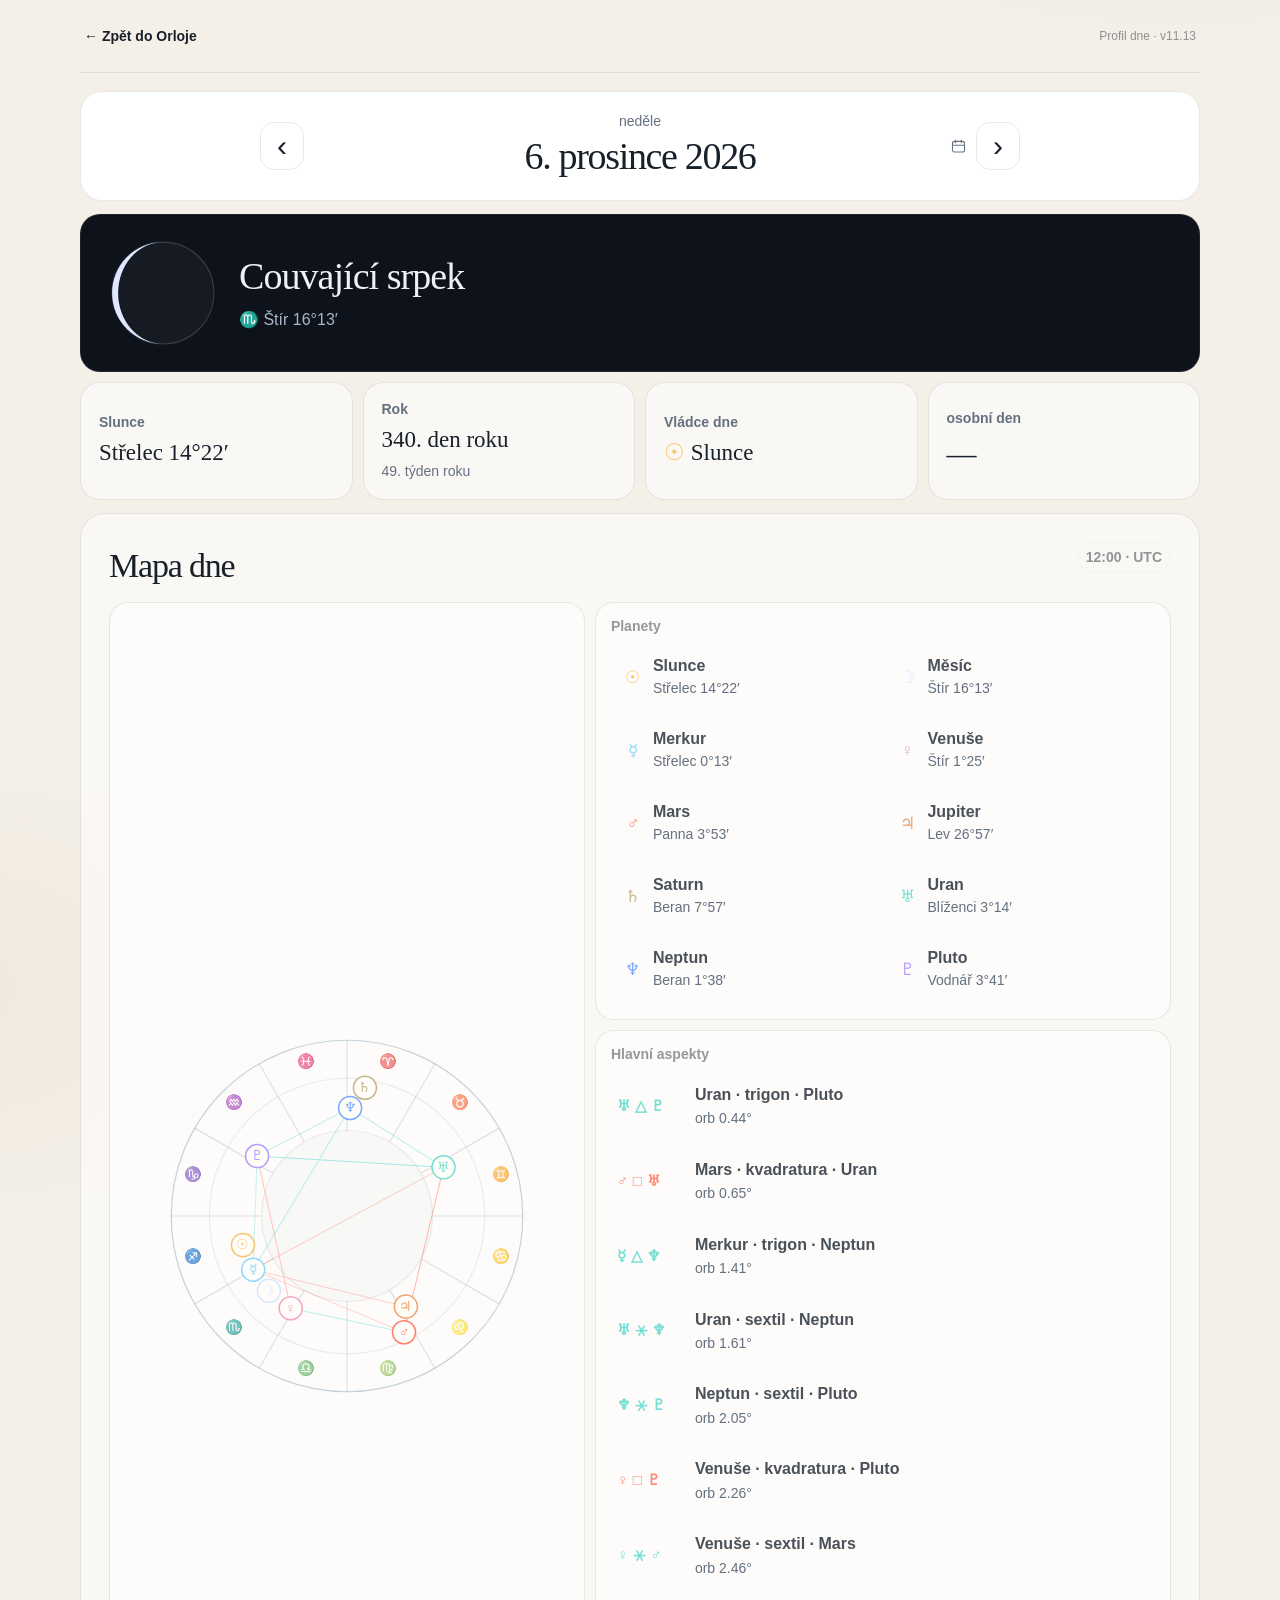
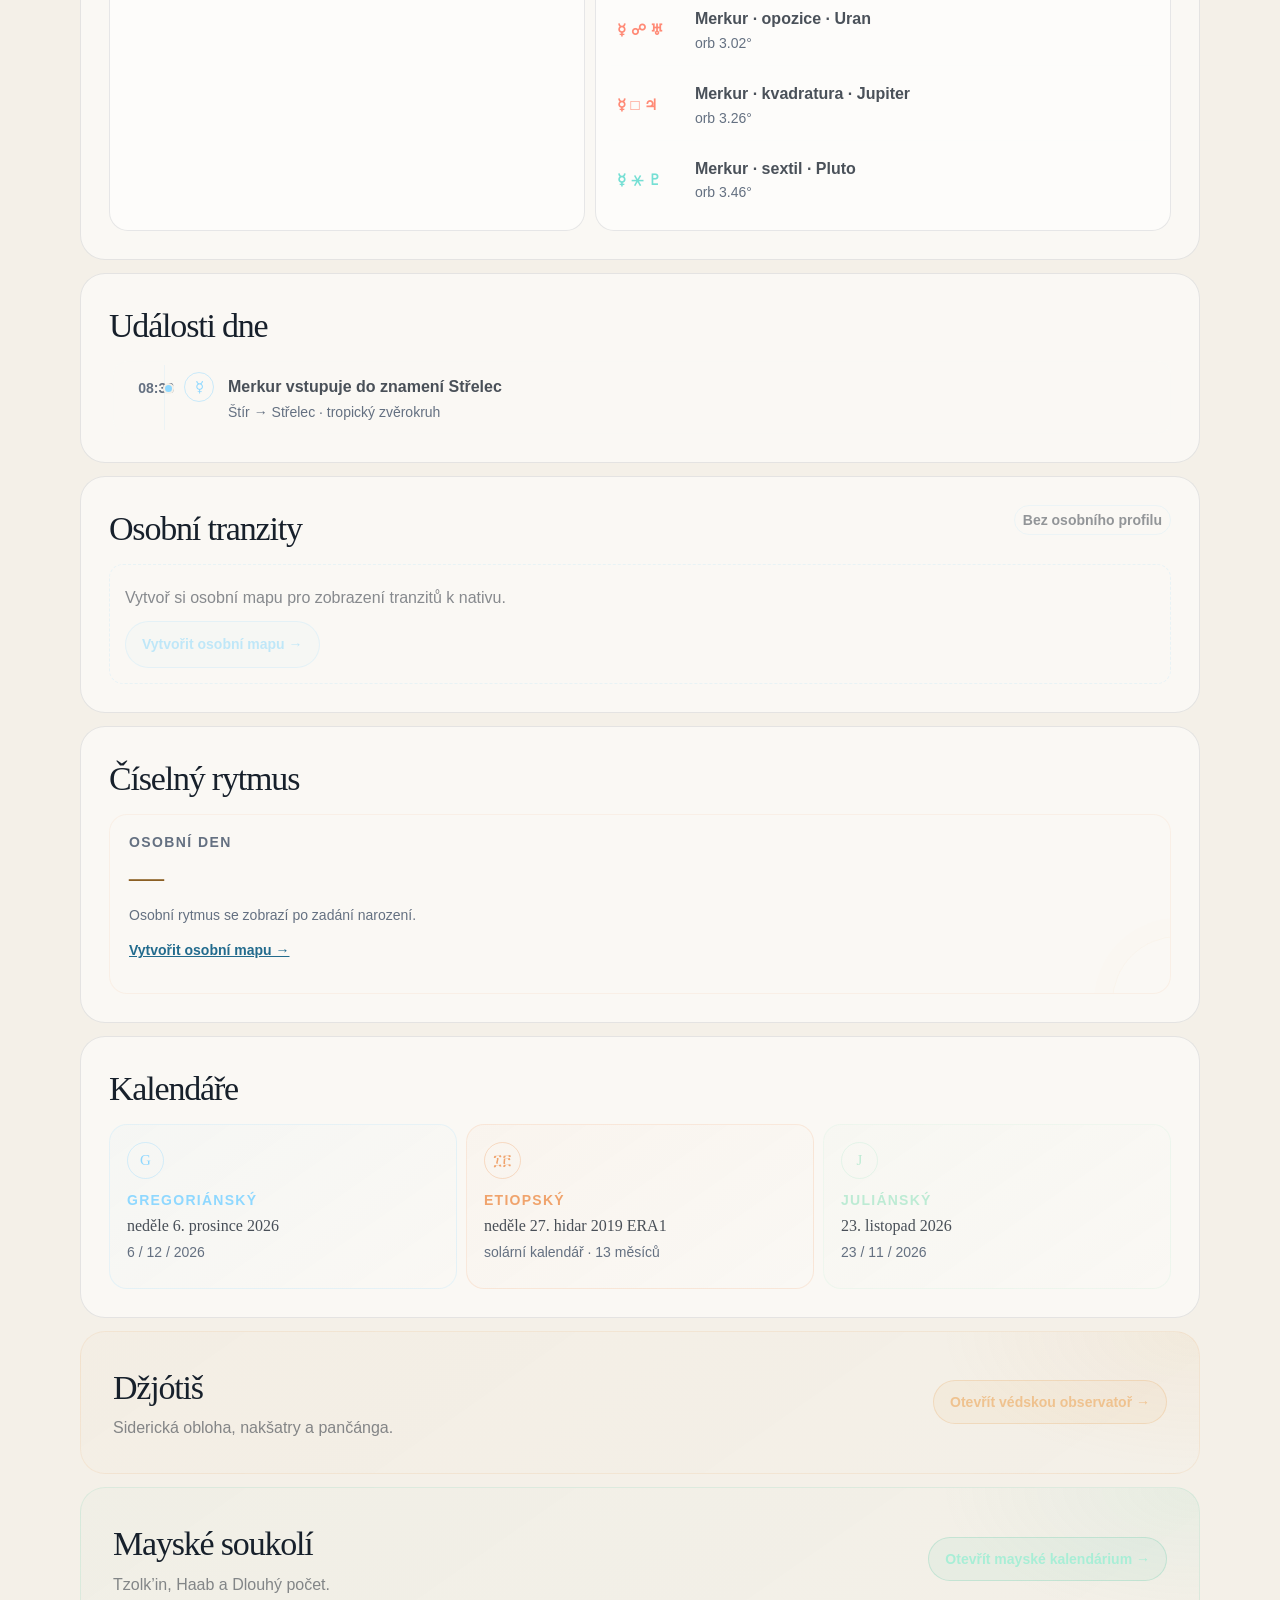
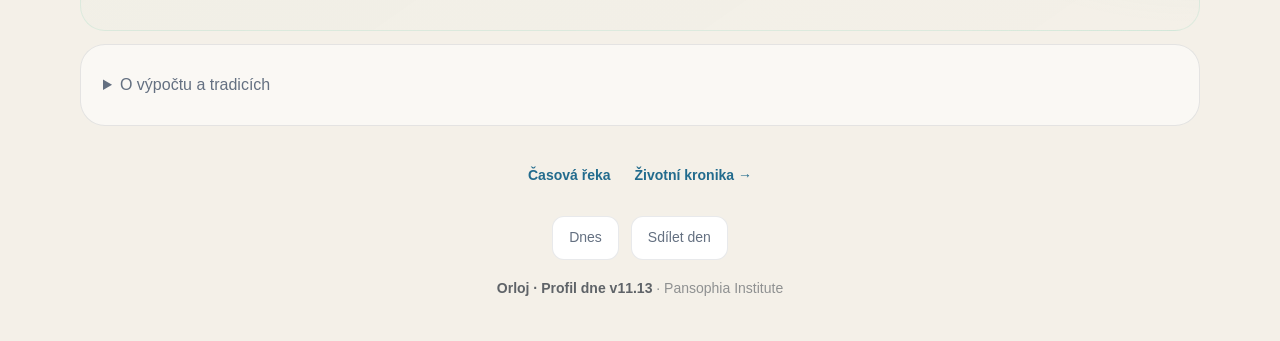
==== commit bbd7e12f: "Refresh Orloj home-screen icon" ====
--- a/day.html
+++ b/day.html
@@ -8,7 +8,9 @@
   <meta name="orloj-build" content="public-v11-13">
   <meta name="description" content="Profil zvoleného dne v Orloji: obloha, přesné časové prahy, západní aspekty, osobní rezonance, numerologie a kalendáře.">
   <title>Orloj · Profil dne</title>
-  <link rel="manifest" href="manifest.webmanifest">
+  <link rel="manifest" href="manifest.webmanifest?v=public-v11-13-home-icon">
+  <link href="assets/orloj-app-icon.svg?v=public-v11-13-home-icon" rel="icon" type="image/svg+xml"/>
+  <link href="assets/orloj-home-180.png?v=public-v11-13-home-icon" rel="apple-touch-icon" sizes="180x180"/>
   <link rel="stylesheet" href="day-profile.css?v=public-v11-13-mobile-reading">
   <script>
   (function(){try{var p=localStorage.getItem("orloj-theme")||"system",t=p==="system"?(matchMedia("(prefers-color-scheme: light)").matches?"light":"dark"):p;document.documentElement.dataset.theme=t;}catch(e){document.documentElement.dataset.theme="dark";}})();
--- a/day-profile.css
+++ b/day-profile.css
@@ -91,7 +91,7 @@
 .day-empty{grid-column:1/-1;padding:15px;border:1px dashed rgba(143,216,255,.16);border-radius:14px;color:rgba(238,242,247,.48);font-size:11px;line-height:1.5}
 .day-empty b{color:rgba(238,242,247,.72)}
 .day-empty p{margin:6px 0 0}
-.day-number-grid{display:grid;grid-template-columns:1fr 1fr;gap:9px;margin-top:16px}
+.day-number-grid{display:grid;grid-template-columns:1fr;gap:9px;margin-top:16px}
 .day-number-card{position:relative;overflow:hidden;min-height:180px;padding:19px;border:1px solid rgba(238,242,247,.07);border-radius:18px;background:rgba(238,242,247,.012)}
 .day-number-card:after{content:"";position:absolute;width:130px;height:130px;right:-74px;bottom:-75px;border:1px solid rgba(240,201,156,.1);border-radius:50%;box-shadow:0 0 0 18px rgba(240,201,156,.018)}
 .day-number-card>span{display:block;color:rgba(238,242,247,.38);font-size:8px;font-weight:790;letter-spacing:.1em;text-transform:uppercase}
@@ -99,6 +99,7 @@
 .day-number-card>small{display:block;margin-top:10px;color:rgba(238,242,247,.49);font-size:10px;line-height:1.45}
 .day-number-card>p{max-width:500px;margin:13px 0 0;color:#e6d2a8;font:italic 12px/1.48 var(--serif)}
 .day-number-card.personal{border-color:rgba(240,163,108,.1)}
+.day-number-card a{color:var(--blue);font:600 14px/1.5 var(--sans)}
 .day-calendars{display:grid;grid-template-columns:repeat(3,1fr);gap:9px;margin-top:16px}
 .day-calendar{position:relative;min-height:165px;padding:17px;border:1px solid color-mix(in srgb,var(--cal-accent) 18%,transparent);border-radius:18px;background:linear-gradient(145deg,color-mix(in srgb,var(--cal-accent) 4%,transparent),rgba(238,242,247,.009))}
 .day-calendar>i{display:grid;place-items:center;width:37px;height:37px;border:1px solid color-mix(in srgb,var(--cal-accent) 35%,transparent);border-radius:50%;color:var(--cal-accent);font:normal 15px/1 var(--serif)}
@@ -168,6 +169,7 @@
 .day-footer-actions{display:flex;gap:12px;justify-content:center;margin-bottom:18px}
 .day-footer-actions button{min-height:44px;padding:10px 16px;background:var(--surface);color:var(--muted);border:1px solid var(--line);border-radius:12px;cursor:pointer}
 .day-footer-actions button:hover{color:var(--ink);border-color:var(--blue)}
+.day-footer-links{display:flex;justify-content:center;gap:12px 24px;flex-wrap:wrap;margin-bottom:18px}.day-footer-links a{display:inline-flex;align-items:center;min-height:44px}
 html[data-theme="light"] .day-summary>.day-moon-summary{background:radial-gradient(ellipse at 5% 50%,rgba(216,229,255,var(--moon-wash,0)),transparent 75%),#0d121b;border-color:rgba(216,229,255,var(--moon-border,.09))}
 html[data-theme="light"] .day-moon-summary h2{color:#eef2f7}
 html[data-theme="light"] .day-moon-summary p{color:#a9b6c9}
@@ -228,8 +230,6 @@
 }
 @media(max-width:420px){
   .day-toplinks{justify-content:flex-start}
-  .day-back{width:100%}
-  .day-toplinks .day-river-link{min-height:36px}
   .day-date-picker{padding:8px 18px}
   .day-moon-summary p{font-size:14px}
   .day-summary-tile>span,.day-summary-tile>small{font-size:13px}
@@ -237,3 +237,19 @@
   .day-planets{grid-template-columns:1fr 1fr}
   .day-personal-hit{grid-template-columns:23px 18px 23px minmax(0,1fr)}
 }
+@media(max-width:680px){
+  .day-toplinks{width:auto}
+  .day-topbar{min-height:52px}
+  .day-hero{margin-top:8px}
+  .day-summary{margin-top:8px}
+  .day-summary>article{min-height:78px;padding:12px 14px}
+  .day-summary>.day-moon-summary{min-height:108px;padding:14px 16px;gap:16px}
+  .day-moon-disc{width:76px;height:76px}
+  .day-summary-tile>b{margin-top:5px;line-height:1.2}
+  .day-summary-tile>small{margin-top:3px;line-height:1.25}
+}
+@media(max-width:420px){
+  .day-moon-disc{width:72px;height:72px}
+  .day-summary>article{padding:11px 12px}
+  .day-summary>.day-moon-summary{padding:12px 14px;gap:14px}
+}
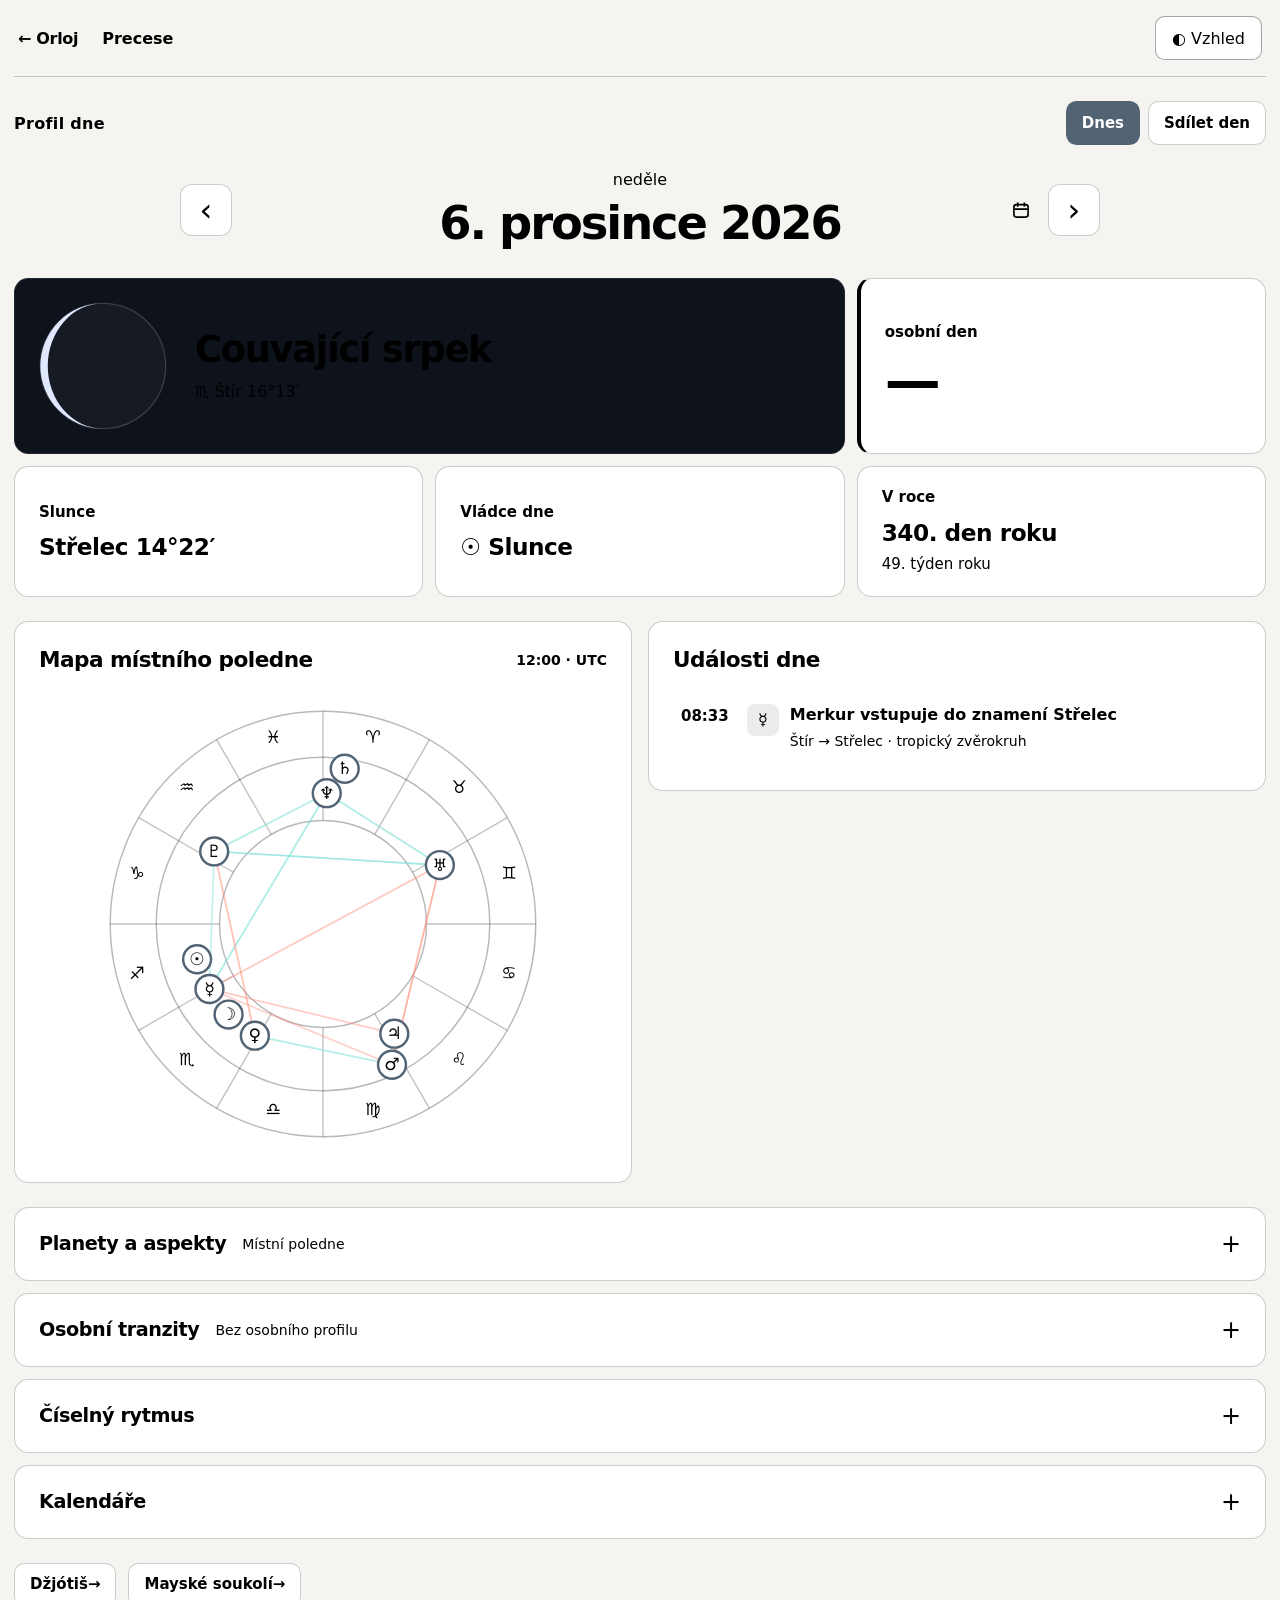
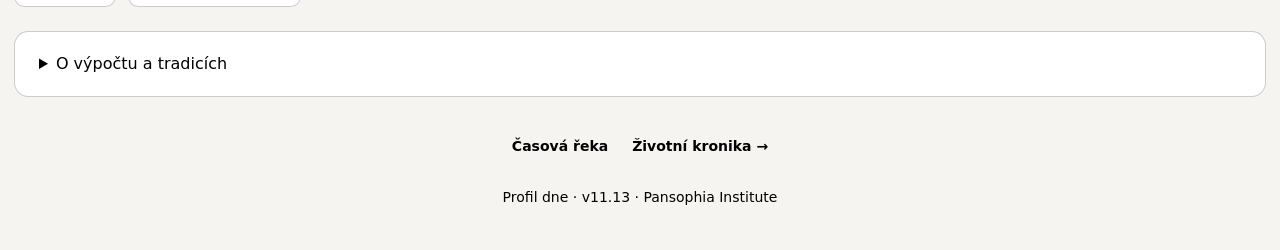
==== commit 6a591cf5: "Add day Reader presentation and precession Obraz; correct Gregorian day count" ====
--- a/day.html
+++ b/day.html
@@ -1,5 +1,5 @@
 <!doctype html>
-<html lang="cs">
+<html lang="cs" class="day-reader">
 <head>
   <meta charset="utf-8">
   <meta name="viewport" content="width=device-width,initial-scale=1,viewport-fit=cover">
@@ -12,22 +12,25 @@
   <link href="assets/orloj-app-icon.svg?v=public-v11-13-home-icon" rel="icon" type="image/svg+xml"/>
   <link href="assets/orloj-home-180.png?v=public-v11-13-home-icon" rel="apple-touch-icon" sizes="180x180"/>
   <link rel="stylesheet" href="day-profile.css?v=public-v11-13-mobile-reading">
-  <script>
-  (function(){try{var p=localStorage.getItem("orloj-theme")||"system",t=p==="system"?(matchMedia("(prefers-color-scheme: light)").matches?"light":"dark"):p;document.documentElement.dataset.theme=t;}catch(e){document.documentElement.dataset.theme="dark";}})();
-  </script>
+  <link rel="stylesheet" href="design-foundation.css">
+  <link rel="stylesheet" href="day-reader.css">
+  <script src="appearance.js"></script>
 </head>
 <body>
+<a class="day-skip" href="#day-title">Přejít k přehledu dne</a>
 <main class="day-shell" id="day-app">
   <header class="day-topbar">
-    <div class="day-toplinks"><a class="day-back" id="day-back" href="./?view=now">← Zpět do Orloje</a></div>
-    <span class="day-build" id="day-build">Profil dne · v11.13</span>
+    <nav class="day-toplinks" aria-label="Orloj"><a class="day-back" id="day-back" href="./?view=now">← Orloj</a><a class="day-precession-link" href="precession.html">Precese</a></nav>
+    <button class="of-open" id="theme-toggle" type="button" aria-label="Nastavení vzhledu" aria-haspopup="dialog">◐ Vzhled</button>
   </header>
 
+  <div class="day-overview">
   <section class="day-hero" aria-label="Volba dne">
+    <div class="day-overview-head"><p class="day-kicker">Profil dne</p><div class="day-actions"><button id="day-today" type="button">Dnes</button><button id="day-share" type="button">Sdílet den</button></div></div>
     <div class="day-date-controls" aria-label="Volba dne">
       <button id="day-prev" type="button" aria-label="Předchozí den">‹</button>
       <div class="day-date-picker">
-        <h1 id="day-title"><time id="day-selected-date" aria-live="polite" aria-atomic="true"><span id="day-weekday">Profil dne</span><span id="day-date-label">—</span></time></h1>
+        <h1 id="day-title" tabindex="-1"><time id="day-selected-date" aria-live="polite" aria-atomic="true"><span id="day-weekday">Profil dne</span><span id="day-date-label">—</span></time></h1>
         <svg class="day-calendar-icon" viewBox="0 0 24 24" fill="none" stroke="currentColor" stroke-width="1.5" aria-hidden="true"><rect x="3.5" y="5.5" width="17" height="15" rx="3"/><path d="M8 3v5m8-5v5M4 11h16"/></svg>
         <input id="day-date" type="date" required aria-label="Vybrat datum" title="Vybrat datum">
       </div>
@@ -40,22 +43,20 @@
       <div class="day-moon-disc" id="day-moon-disc"></div>
       <div><h2 id="day-moon-title">—</h2><p id="day-moon-copy">—</p></div>
     </article>
+    <article class="day-summary-tile number"><span id="day-number-label">Osobní den</span><b id="day-number-value">—</b></article>
     <article class="day-summary-tile"><span>Slunce</span><b id="day-sun-value">—</b></article>
-    <article class="day-summary-tile rhythm"><span>Rok</span><b id="day-year-day">—</b><small id="day-year-week">—</small></article>
     <article class="day-summary-tile ruler"><span>Vládce dne</span><b><i id="day-ruler-glyph" aria-hidden="true">—</i> <span id="day-ruler-value">—</span></b></article>
-    <article class="day-summary-tile number"><span id="day-number-label">Osobní den</span><b id="day-number-value">—</b></article>
+    <article class="day-summary-tile rhythm"><span>V roce</span><b id="day-year-day">—</b><small id="day-year-week">—</small></article>
   </section>
+  </div>
 
+  <div class="day-dayflow">
   <section class="day-section day-sky-section" aria-labelledby="day-sky-title">
     <div class="day-section-head">
-      <div><h2 id="day-sky-title">Mapa dne</h2></div>
+      <div><h2 id="day-sky-title">Mapa místního poledne</h2></div>
       <span id="day-noon-label">Mapa pro 12:00</span>
     </div>
-    <div class="day-sky-grid">
-      <article class="day-card day-wheel-card"><div class="day-wheel" id="day-wheel"></div></article>
-      <article class="day-card"><div class="day-card-kicker">Planety</div><div class="day-planets" id="day-planets"></div></article>
-      <article class="day-card"><div class="day-card-kicker">Hlavní aspekty</div><div class="day-aspects" id="day-aspects"></div></article>
-    </div>
+    <div class="day-wheel-card"><div class="day-wheel" id="day-wheel"></div></div>
   </section>
 
   <section class="day-section" aria-labelledby="day-events-title">
@@ -64,40 +65,37 @@
     </div>
     <div class="day-events" id="day-events"></div>
   </section>
+  </div>
 
-  <section class="day-section" aria-labelledby="day-personal-title">
-    <div class="day-section-head">
-      <div><h2 id="day-personal-title">Osobní tranzity</h2></div>
+  <details class="day-reading-detail" id="day-detail">
+    <summary><h2>Planety a aspekty</h2><span class="day-detail-caption">Místní poledne</span></summary>
+    <div class="day-detail-grid">
+      <article class="day-card"><h3 class="day-card-kicker">Planety</h3><div class="day-planets" id="day-planets"></div></article>
+      <article class="day-card"><h3 class="day-card-kicker">Hlavní aspekty</h3><div class="day-aspects" id="day-aspects"></div></article>
+    </div>
+  </details>
+
+  <details class="day-reading-detail" aria-labelledby="day-personal-title">
+    <summary>
+      <h2 id="day-personal-title">Osobní tranzity</h2>
       <span id="day-personal-meta">Načítám místní profil…</span>
-    </div>
+    </summary>
     <div class="day-personal" id="day-personal"></div>
-  </section>
+  </details>
 
-  <section class="day-section" aria-labelledby="day-number-title">
-    <div class="day-section-head">
-      <div><h2 id="day-number-title">Číselný rytmus</h2></div>
-    </div>
+  <details class="day-reading-detail" aria-labelledby="day-number-title">
+    <summary><h2 id="day-number-title">Číselný rytmus</h2></summary>
     <div class="day-number-grid">
       <article class="day-number-card personal" id="day-personal-number"></article>
     </div>
-  </section>
+  </details>
 
-  <section class="day-section" aria-labelledby="day-calendars-title">
-    <div class="day-section-head">
-      <div><h2 id="day-calendars-title">Kalendáře</h2></div>
-    </div>
+  <details class="day-reading-detail" aria-labelledby="day-calendars-title">
+    <summary><h2 id="day-calendars-title">Kalendáře</h2></summary>
     <div class="day-calendars" id="day-calendars"></div>
-  </section>
+  </details>
 
-  <section class="day-tradition-door" aria-labelledby="day-vedic-title">
-    <div><h2 id="day-vedic-title">Džjótiš</h2><p>Siderická obloha, nakšatry a pančánga.</p></div>
-    <a class="day-button" id="day-vedic-link" href="vedic.html?view=sky">Otevřít védskou observatoř →</a>
-  </section>
-
-  <section class="day-tradition-door day-maya-door" aria-labelledby="day-maya-title">
-    <div><h2 id="day-maya-title">Mayské soukolí</h2><p>Tzolk’in, Haab a Dlouhý počet.</p></div>
-    <a class="day-button" id="day-maya-link" href="maya.html?view=gear">Otevřít mayské kalendárium →</a>
-  </section>
+  <nav class="day-traditions" aria-label="Další tradice"><a class="day-button" id="day-vedic-link" href="vedic.html?view=sky"><span id="day-vedic-title">Džjótiš</span> →</a><a class="day-button" id="day-maya-link" href="maya.html?view=gear"><span id="day-maya-title">Mayské soukolí</span> →</a></nav>
 
   <details class="day-method-card">
     <summary>O výpočtu a tradicích</summary>
@@ -111,9 +109,11 @@
     <div class="day-sources"><a href="https://github.com/cosinekitty/astronomy" target="_blank" rel="noopener noreferrer">Astronomy Engine · výpočtové jádro ↗</a><span>Kalendáře · Intl/ICU</span><span>Profil narození · pouze localStorage</span></div>
   </details>
 
-  <footer class="day-footer"><nav class="day-footer-links" aria-label="Další cesty"><a class="day-river-link" id="day-river-link" href="timeline.html">Časová řeka</a><a class="day-river-link" id="day-life-link" href="life.html">Životní kronika →</a></nav><div class="day-footer-actions"><button id="day-today" type="button">Dnes</button><button id="day-share" type="button">Sdílet den</button></div><b>Orloj · Profil dne v11.13</b> · Pansophia Institute</footer>
+  <footer class="day-footer"><nav class="day-footer-links" aria-label="Další cesty"><a class="day-river-link" id="day-river-link" href="timeline.html">Časová řeka</a><a class="day-river-link" id="day-life-link" href="life.html">Životní kronika →</a></nav><span class="day-build" id="day-build">Profil dne · v11.13</span> · Pansophia Institute</footer>
 </main>
 <script src="astronomy-engine.min.js?v=public-v11-13"></script>
 <script src="day-profile.js?v=public-v11-13-mobile-reading"></script>
+<script src="symbol-registry.js"></script>
+<script>OrlojAppearance.mount();</script>
 </body>
 </html>
--- a/day-reader.css
+++ b/day-reader.css
@@ -0,0 +1,196 @@
+/* Profil dne: presentation only. Shared appearance owns every interface colour. */
+html.day-reader[data-design-foundation] {
+  --bg: var(--of-bg);
+  --surface-2: var(--of-raised);
+  --muted: var(--of-muted);
+  --line: color-mix(in srgb, var(--of-border) 20%, transparent);
+  --blue: var(--of-accent);
+  --warm: var(--of-personal);
+  --sans: var(--of-font);
+  --serif: var(--of-reader-font);
+  background: var(--of-bg);
+}
+
+html.day-reader .day-shell { width: min(1280px, 100%); }
+html.day-reader .day-skip { position: absolute; top: -10rem; left: 1rem; z-index: 10; padding: 1rem; background: var(--of-surface); color: var(--of-text); }
+html.day-reader .day-skip:focus { top: 1rem; }
+html.day-reader .day-topbar { padding-block: max(1rem, env(safe-area-inset-top)) 1rem; }
+html.day-reader .day-toplinks { width: auto; gap: .5em 1.5em; }
+html.day-reader .day-toplinks a { color: var(--of-text); font-size: 1em; font-weight: 600; text-decoration: none; }
+html.day-reader .day-back { letter-spacing: -.02em; }
+html.day-reader .day-toplinks a:hover { text-decoration: underline; text-underline-offset: .3em; }
+html.day-reader .of-open { margin: 0; }
+html.day-reader .day-overview { margin-block: 1.5em; }
+html.day-reader .day-hero { margin: 0; padding: 0 0 1.25em; border: 0; border-radius: 0; background: transparent; }
+html.day-reader .day-overview-head { display: flex; justify-content: space-between; align-items: center; gap: .75em; flex-wrap: wrap; margin-bottom: 1em; }
+html.day-reader .day-kicker { margin: 0; color: var(--of-text); font-size: 1em; letter-spacing: .02em; text-transform: none; font-weight: 600; }
+html.day-reader .day-actions { display: flex; gap: .5em; flex-wrap: wrap; }
+html.day-reader .day-actions button,
+html.day-reader .day-button { min-height: 44px; padding: .65em 1em; border: 1px solid var(--line); border-radius: .65rem; background: var(--of-surface); color: var(--of-text); font: 600 .9375em/1.4 var(--of-font); cursor: pointer; text-align: center; white-space: normal; }
+html.day-reader .day-actions button:hover,
+html.day-reader .day-button:hover { border-color: var(--of-accent); background: color-mix(in srgb, var(--of-accent) 10%, var(--of-surface)); }
+html.day-reader #day-today { background: var(--of-accent); color: var(--of-on-accent); border-color: transparent; }
+html.day-reader .day-date-controls { max-width: 920px; grid-template-columns: 3.25rem minmax(0, 1fr) 3.25rem; gap: 1em; }
+html.day-reader .day-date-controls > button { width: 3.25rem; min-height: 3.25rem; border-radius: .75rem; color: var(--of-text); background: var(--of-surface); font-size: 2em; }
+html.day-reader .day-date-picker { padding: .5em 1.5em; }
+html.day-reader .day-date-picker:hover { background: var(--of-surface); }
+html.day-reader .day-hero h1 { font: 650 clamp(1.65em, calc(1.3em + 2vw), 3em)/1.15 var(--of-font); letter-spacing: -.045em; }
+html.day-reader #day-weekday { margin-bottom: .35em; color: var(--of-text); font: 500 1rem/1.4 var(--of-font); font-size: var(--of-size); letter-spacing: 0; }
+html.day-reader .day-calendar-icon { width: 1.25rem; height: 1.25rem; color: var(--of-text); stroke-width: 2; }
+html.day-reader .day-date-picker input { color-scheme: inherit; }
+html.day-reader .day-date-picker.editing input { background: var(--of-surface); color: var(--of-text); font-size: 1em; }
+
+html.day-reader .day-summary { grid-template-columns: repeat(6, minmax(0, 1fr)); gap: .75em; margin: 0; }
+html.day-reader .day-summary > article { grid-column: span 2; min-height: 7em; padding: 1.25em 1.5em; background: var(--of-surface); border: 1px solid var(--line); border-radius: var(--of-radius); box-shadow: none; }
+html.day-reader .day-summary > .day-moon-summary { grid-column: span 4; position: relative; overflow: hidden; min-height: 11em; gap: 1.75em; }
+html.day-reader .day-moon-summary::before { content: ""; position: absolute; inset: 0; background: radial-gradient(ellipse at 12% 50%, color-mix(in srgb, var(--of-accent) calc(var(--moon-wash, 0) * 100%), transparent), transparent 70%); opacity: var(--of-atmosphere); pointer-events: none; }
+html.day-reader .day-moon-disc { width: 8em; height: 8em; max-width: 38%; max-height: 8em; position: relative; filter: drop-shadow(0 0 var(--moon-glow-size, 0px) color-mix(in srgb, var(--of-accent) calc(var(--moon-glow, 0) * 100%), transparent)); }
+html.day-reader .day-moon-summary > div:last-child { position: relative; }
+html.day-reader .day-moon-summary h2 { color: var(--of-text); font: 650 clamp(1.6em, calc(1.1em + 1.5vw), 2.4em)/1.15 var(--of-font); letter-spacing: -.035em; }
+html.day-reader .day-moon-summary p { color: var(--of-text); font-size: 1em; line-height: 1.5; }
+html.day-reader .day-summary-tile > span,
+html.day-reader .day-summary-tile > small { color: var(--of-text); font-size: .9375em; line-height: 1.45; }
+html.day-reader .day-summary-tile > b { color: var(--of-text); font: 600 1.45em/1.25 var(--of-font); letter-spacing: -.02em; }
+html.day-reader .day-summary-tile.number { min-height: 11em; border-inline-start: .3em solid var(--of-personal); }
+html.day-reader .day-summary-tile.number > b { font-size: 3.5em; font-weight: 650; line-height: 1.05; font-variant-numeric: tabular-nums; letter-spacing: -.055em; color: var(--of-text); }
+html.day-reader #day-ruler-glyph { color: var(--of-text) !important; font-style: normal; }
+
+html.day-reader .day-dayflow { display: grid; grid-template-columns: minmax(0, 1fr) minmax(0, 1fr); gap: 1em; align-items: start; margin-bottom: 1.5em; }
+html.day-reader .day-section { margin: 0; padding: 1.5em; border: 1px solid var(--line); border-radius: var(--of-radius); background: var(--of-surface); }
+html.day-reader .day-section-head { display: flex; flex-wrap: wrap; align-items: center; gap: .6em 1em; }
+html.day-reader .day-section-head h2 { margin: 0; color: var(--of-text); font: 650 1.35em/1.3 var(--of-font); letter-spacing: -.025em; }
+html.day-reader .day-section-head > span { padding: 0; border: 0; border-radius: 0; color: var(--of-text); font-size: .875em; line-height: 1.45; }
+html.day-reader .day-wheel-card { display: grid; place-items: center; grid-row: auto; background: none; padding-block: 1.25em .25em; }
+html.day-reader .day-wheel { width: min(100%, 460px); }
+html.day-reader .day-wheel svg > circle:not(.day-wheel-point) { stroke: color-mix(in srgb, var(--of-border) 28%, transparent); fill: none; }
+html.day-reader .day-wheel svg > line:not([stroke-opacity]) { stroke: color-mix(in srgb, var(--of-border) 24%, transparent); }
+html.day-reader .day-wheel svg > line[stroke-opacity] { stroke-width: 1.25; }
+html.day-reader .day-wheel svg > text { fill: var(--of-text); font-family: var(--of-font), "Segoe UI Symbol", "Apple Symbols", sans-serif; font-weight: 600; }
+html.day-reader .day-wheel-point { fill: var(--of-surface); stroke: var(--of-accent); stroke-width: 1.7; }
+html.day-reader .day-events { margin-top: 1em; gap: .5em; padding: 0; }
+html.day-reader .day-events::before,
+html.day-reader .day-event::after { display: none; }
+html.day-reader .day-event { grid-template-columns: 3.5em 2em minmax(0, 1fr); gap: .65em; padding: .85em .5em; min-height: 4em; border: 0; border-bottom: 1px solid var(--line); border-radius: 0; background: transparent; }
+html.day-reader .day-event:last-child { border-bottom: 0; }
+html.day-reader .day-event time { padding-top: .25em; color: var(--of-text); font-size: .9375em; font-weight: 650; font-variant-numeric: tabular-nums; text-align: start; }
+html.day-reader .day-event > i { width: 2em; height: 2em; color: var(--of-text); border: 0; border-radius: .5em; background: color-mix(in srgb, var(--of-accent) 12%, var(--of-surface)); font-size: 1em; }
+html.day-reader .day-event b { margin-top: 0; color: var(--of-text); font-size: 1em; line-height: 1.4; }
+html.day-reader .day-event p { margin-top: .4em; color: var(--of-text); font-size: .875em; line-height: 1.5; }
+
+html.day-reader .day-reading-detail,
+html.day-reader .day-method-card { margin-top: .75em; padding: 0 1.5em; border: 1px solid var(--line); border-radius: var(--of-radius); background: var(--of-surface); }
+html.day-reader .day-reading-detail > summary { display: flex; align-items: center; gap: .6em 1em; flex-wrap: wrap; min-height: 4.5em; padding: 1em 0; cursor: pointer; color: var(--of-text); list-style: none; }
+html.day-reader .day-reading-detail > summary::-webkit-details-marker { display: none; }
+html.day-reader .day-reading-detail > summary::after { content: "+"; margin-inline-start: auto; font-size: 1.5em; font-weight: 500; }
+html.day-reader .day-reading-detail[open] > summary::after { content: "−"; }
+html.day-reader .day-reading-detail > summary h2 { margin: 0; font: 650 1.2em/1.35 var(--of-font); color: var(--of-text); letter-spacing: -.02em; }
+html.day-reader .day-reading-detail > summary > span { color: var(--of-text); font-size: .875em; overflow-wrap: anywhere; }
+html.day-reader .day-reading-detail[open] { padding-bottom: 1.5em; }
+html.day-reader .day-detail-grid { display: grid; grid-template-columns: minmax(0, 1fr) minmax(0, 1fr); gap: 1.5em; padding-top: .5em; }
+html.day-reader .day-card { padding: 0; border: 0; background: transparent; border-radius: 0; }
+html.day-reader .day-card-kicker { margin: 0 0 .75em; color: var(--of-text); font: 600 1em/1.4 var(--of-font); letter-spacing: 0; text-transform: none; }
+html.day-reader .day-planets { grid-template-columns: repeat(2, minmax(0, 1fr)); gap: .5em; }
+html.day-reader .day-planet { grid-template-columns: 1.75em minmax(0, 1fr) 1em; gap: .4em; min-height: 5em; padding: .7em; background: var(--of-bg); border: 0; border-radius: .6em; }
+html.day-reader .day-planet > i,
+html.day-reader .day-aspect-glyph,
+html.day-reader .day-personal-hit > span,
+html.day-reader .day-personal-hit > i { color: var(--of-text) !important; font-style: normal; }
+html.day-reader .day-planet > i { font-size: 1.35em; }
+html.day-reader .day-planet b,
+html.day-reader .day-planet small { overflow: visible; white-space: normal; text-overflow: clip; overflow-wrap: anywhere; }
+html.day-reader .day-planet b,
+html.day-reader .day-aspect b,
+html.day-reader .day-personal-hit b { color: var(--of-text); font-size: 1em; line-height: 1.4; }
+html.day-reader .day-planet small,
+html.day-reader .day-aspect small,
+html.day-reader .day-personal-hit small,
+html.day-reader .day-planet em { color: var(--of-text); font-size: .875em; line-height: 1.45; }
+html.day-reader .day-aspect { grid-template-columns: 4.5em minmax(0, 1fr); gap: .75em; min-height: 5em; padding: .7em 0; border-color: var(--line); }
+html.day-reader .day-aspect-glyph { font-size: 1.15em; }
+html.day-reader .day-personal { gap: .75em; margin-top: .5em; }
+html.day-reader .day-personal-hit { grid-template-columns: 1.5em 1.25em 1.5em minmax(0, 1fr); gap: .45em; min-height: 5em; padding: 1em; background: var(--of-bg); border: 0; border-radius: .6em; }
+html.day-reader .day-personal-hit > span { font-size: 1.25em; }
+html.day-reader .day-personal-hit > i { font-size: 1em; }
+html.day-reader .day-empty { padding: 1em; background: var(--of-bg); border: 0; border-radius: .6em; color: var(--of-text); font-size: 1em; line-height: 1.6; }
+html.day-reader .day-empty b { color: var(--of-text); }
+html.day-reader .day-button.quiet { margin-top: .75em; }
+html.day-reader .day-number-grid { margin-top: .5em; }
+html.day-reader .day-number-card { min-height: 0; padding: 1.25em; background: var(--of-bg); border: 0; border-radius: .6em; }
+html.day-reader .day-number-card::after { display: none; }
+html.day-reader .day-number-card > span,
+html.day-reader .day-number-card > small { color: var(--of-text); font-size: .9375em; line-height: 1.5; text-transform: none; letter-spacing: 0; }
+html.day-reader .day-number-card > b { color: var(--of-text); font: 650 2.5em/1.15 var(--of-font); font-variant-numeric: tabular-nums; }
+html.day-reader .day-number-card > p { max-width: 55em; color: var(--of-text); font: 400 1em/1.65 var(--of-reader-font); }
+html.day-reader .day-number-card a { color: var(--of-text); font: 600 1em/1.5 var(--of-font); }
+html.day-reader .day-calendars { margin-top: .5em; gap: .75em; }
+html.day-reader .day-calendar { min-height: 0; padding: 1.25em; background: var(--of-bg); border: 0; border-radius: .6em; }
+html.day-reader .day-calendar > i { color: var(--of-text); background: var(--of-surface); border: 0; border-radius: .5em; font-size: 1.15em; }
+html.day-reader .day-calendar > span { color: var(--of-text); font-size: .9375em; letter-spacing: 0; text-transform: none; }
+html.day-reader .day-calendar > b { color: var(--of-text); font: 600 1.25em/1.4 var(--of-font); }
+html.day-reader .day-calendar > small { color: var(--of-text); font-size: .875em; line-height: 1.5; }
+html.day-reader .day-traditions { display: flex; flex-wrap: wrap; gap: .75em; margin-top: 1.5em; }
+html.day-reader .day-method-card { margin-top: 1.5em; }
+html.day-reader .day-method-card > summary { color: var(--of-text); font-size: 1em; min-height: 4em; }
+html.day-reader .day-method-card[open] { padding-bottom: 1.5em; }
+html.day-reader .day-method-context { color: var(--of-text); font-size: .875em; }
+html.day-reader .day-method-grid { gap: 1.25em; }
+html.day-reader .day-method-grid article { padding: 1em 0 0; border-color: var(--line); }
+html.day-reader .day-method-grid span { color: var(--of-text); font-size: 1em; font-weight: 650; letter-spacing: 0; text-transform: none; }
+html.day-reader .day-method-grid p { color: var(--of-text); font: 400 1em/1.65 var(--of-reader-font); }
+html.day-reader .day-sources,
+html.day-reader .day-sources a { color: var(--of-text); font-size: .875em; line-height: 1.6; border-color: var(--line); }
+html.day-reader .day-footer { color: var(--of-text); font-size: .875em; padding-top: 2em; }
+html.day-reader .day-footer .day-build { display: inline; color: var(--of-text); font-size: 1em; }
+html.day-reader .day-footer-links a { color: var(--of-text); font-size: 1em; }
+html.day-reader .day-fatal { background: var(--of-surface); color: var(--of-text); border-color: var(--of-border); font-size: 1em; }
+
+@media (min-width: 1060px) {
+  html.day-reader .day-sky-section { position: sticky; top: 1em; }
+}
+@media (max-width: 1000px) {
+  html.day-reader .day-summary { grid-template-columns: repeat(2, minmax(0, 1fr)); }
+  html.day-reader .day-summary > article { grid-column: span 1; }
+  html.day-reader .day-summary > .day-moon-summary { grid-column: 1 / -1; }
+  html.day-reader .day-dayflow { grid-template-columns: 1fr; }
+  html.day-reader .day-wheel { width: min(100%, 440px); }
+  html.day-reader .day-detail-grid { grid-template-columns: 1fr; }
+}
+@media (max-width: 680px) {
+  html.day-reader .day-overview { margin-block: 1em; }
+  html.day-reader .day-topbar { gap: .5em; }
+  html.day-reader .day-toplinks { gap: .5em 1em; }
+  html.day-reader .day-toplinks a { font-size: .9375em; }
+  html.day-reader .day-date-controls { gap: .25em; }
+  html.day-reader .day-date-picker { padding-inline: 1.25em; }
+  html.day-reader .day-hero h1 { font-size: 1.65em; }
+  html.day-reader .day-summary { grid-template-columns: repeat(auto-fit, minmax(min(100%, 12em), 1fr)); }
+  html.day-reader .day-summary > article { grid-column: span 1; min-height: 7em; padding: 1.1em; }
+  html.day-reader .day-summary > .day-moon-summary { grid-column: 1 / -1; min-height: 9em; padding: 1.25em; gap: 1.25em; }
+  html.day-reader .day-moon-disc { width: 6em; height: 6em; max-width: 32%; }
+  html.day-reader .day-moon-summary h2 { font-size: 1.6em; }
+  html.day-reader .day-summary-tile.number { min-height: 7em; }
+  html.day-reader .day-summary-tile.number > b { font-size: 2.5em; }
+  html.day-reader .day-summary-tile > b { font-size: 1.25em; }
+  html.day-reader .day-section { padding: 1.25em; }
+  html.day-reader .day-section-head { display: flex; }
+  html.day-reader .day-section-head > span { margin: 0; }
+  html.day-reader .day-reading-detail,
+  html.day-reader .day-method-card { padding-inline: 1.25em; }
+  html.day-reader .day-reading-detail > summary { gap: .4em; }
+  html.day-reader .day-reading-detail > summary > span { flex-basis: 75%; order: 2; }
+  html.day-reader .day-personal,
+  html.day-reader .day-calendars,
+  html.day-reader .day-method-grid { grid-template-columns: 1fr; }
+}
+@media (max-width: 420px) {
+  html.day-reader .day-date-controls { grid-template-columns: 44px minmax(0, 1fr) 44px; }
+  html.day-reader .day-date-controls > button { width: 44px; min-height: 48px; }
+  html.day-reader .day-hero h1 { font-size: 1.5em; }
+  html.day-reader .day-planets { grid-template-columns: 1fr; }
+  html.day-reader .day-event { grid-template-columns: 3.2em minmax(0, 1fr); gap: .5em; }
+  html.day-reader .day-event > i { display: none; }
+}
+@media (prefers-reduced-motion: reduce) {
+  html.day-reader { scroll-behavior: auto; }
+  html.day-reader .day-moon-summary { transition: none; }
+}
